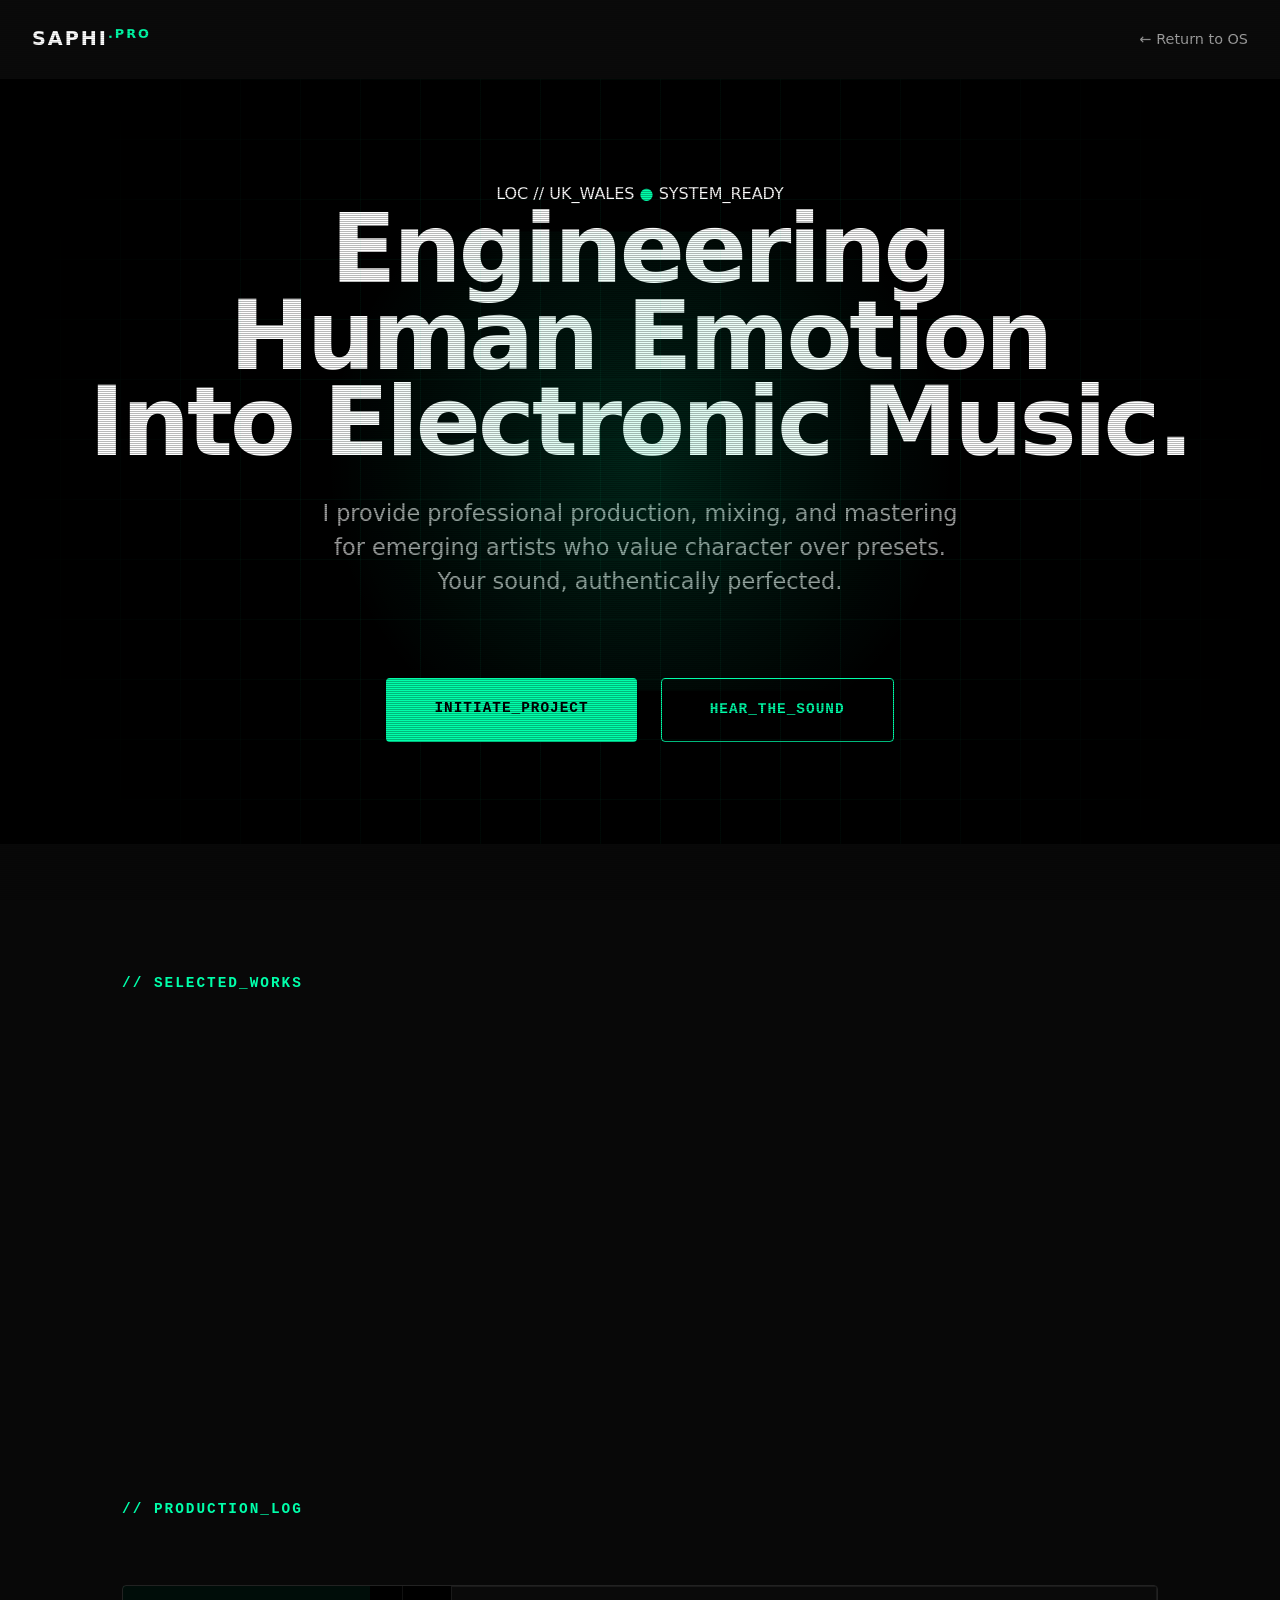
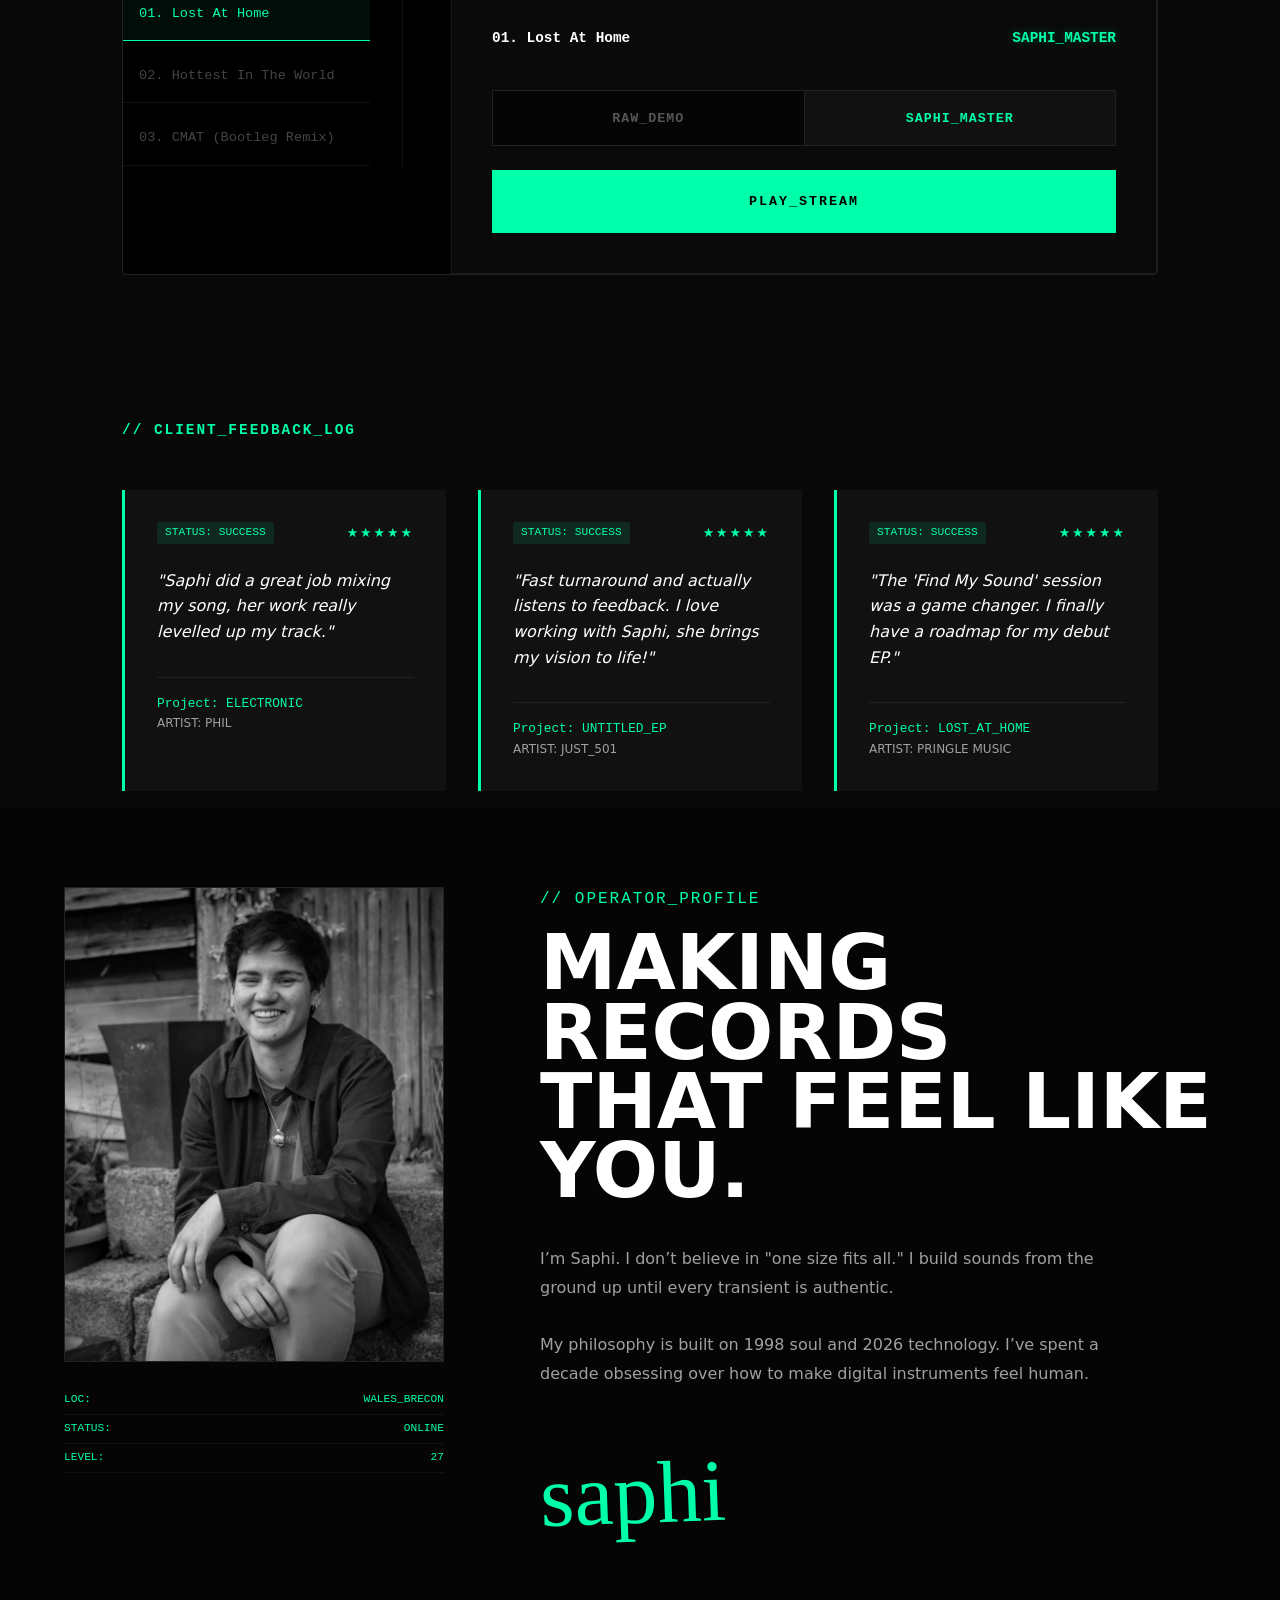
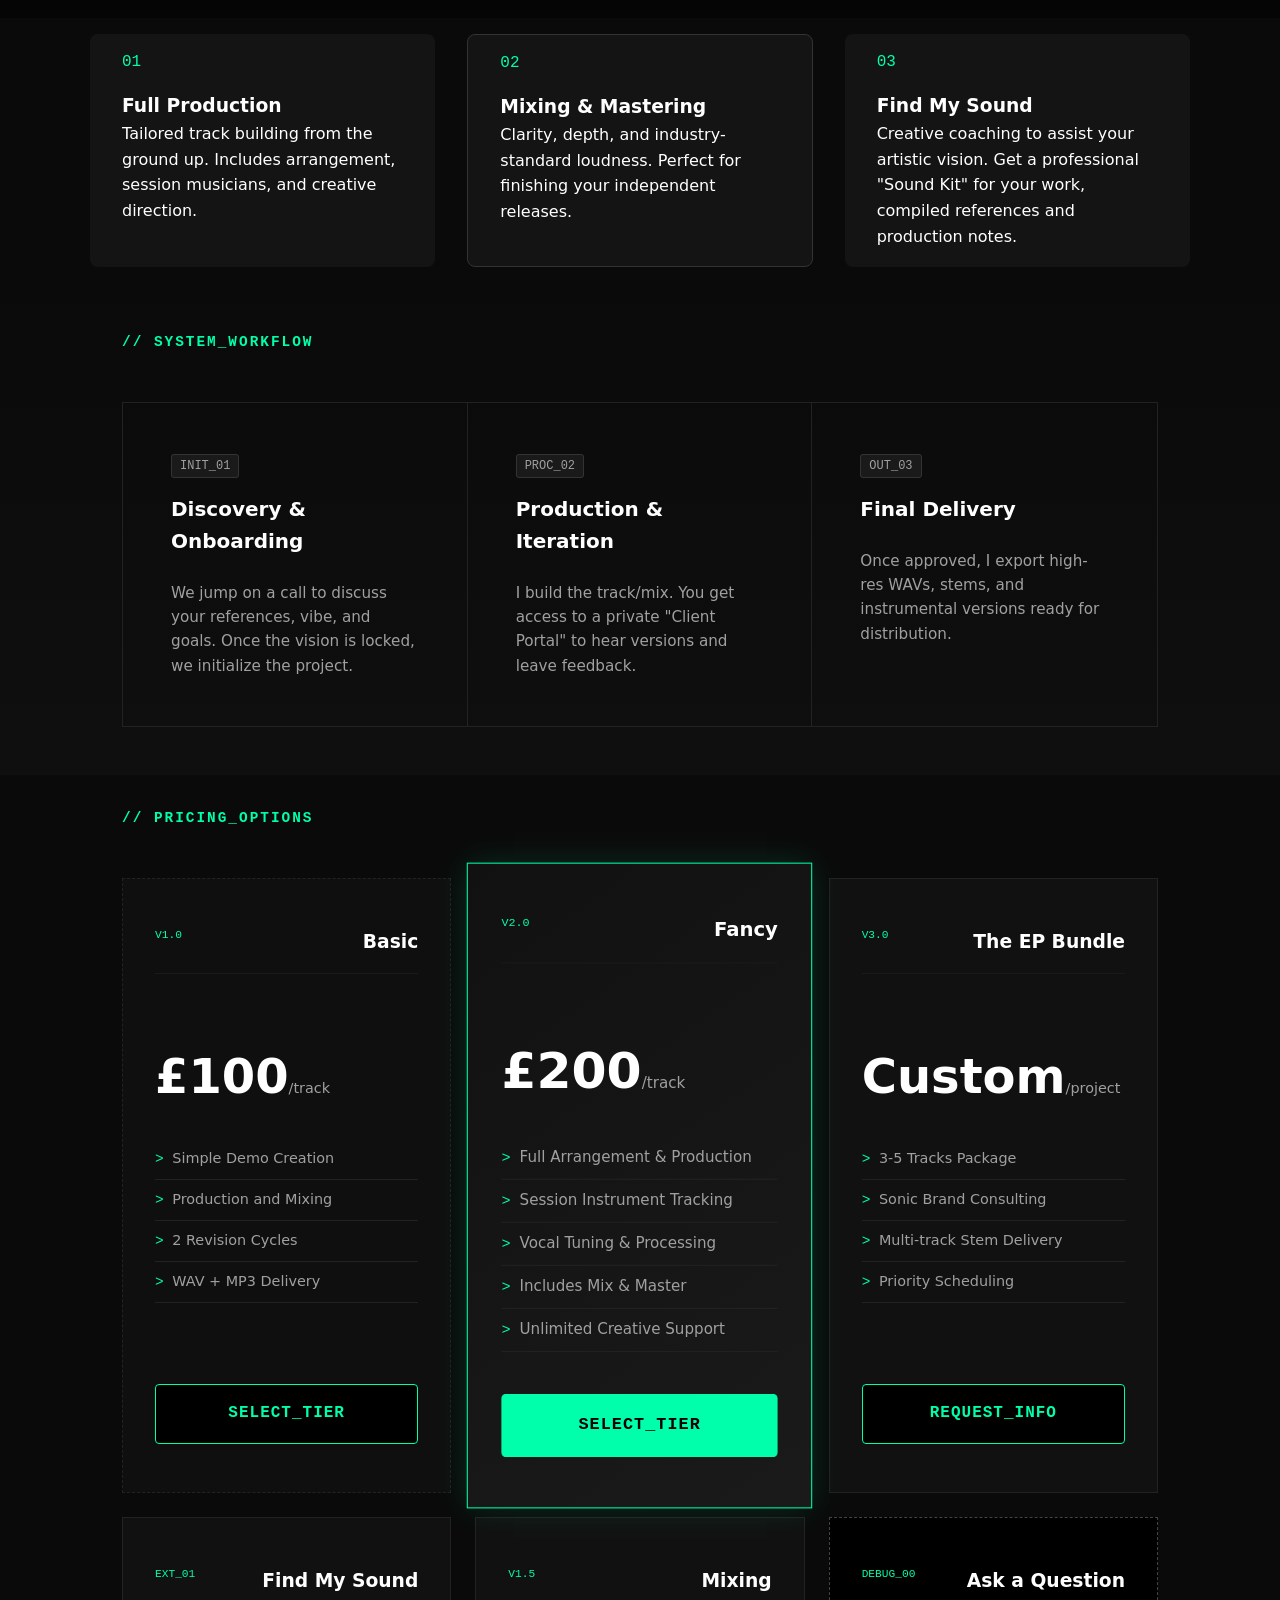
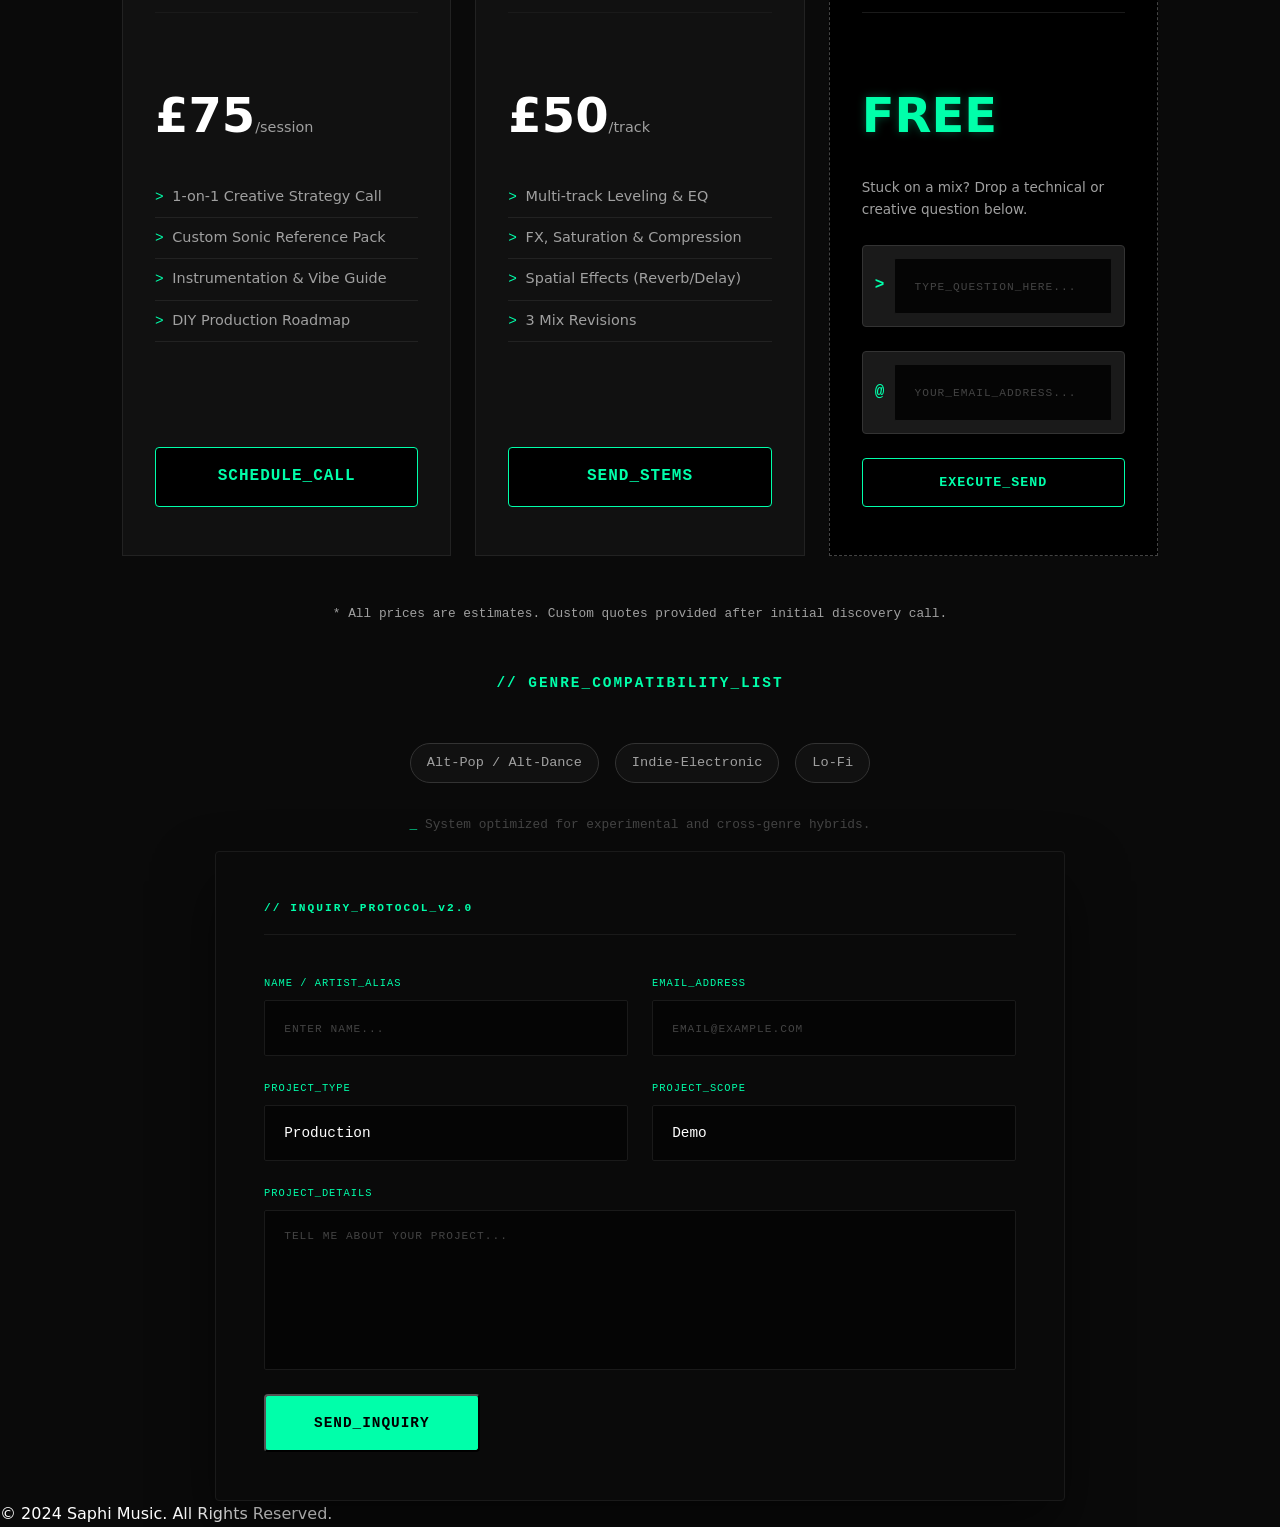
==== production/index.html @ f336afeb "names" ====
<!DOCTYPE html>
<html lang="en">
<head>
    <meta charset="UTF-8">
    <meta name="viewport" content="width=device-width, initial-scale=1.0">
    <title>Production | Saphi Music</title>
    <link rel="stylesheet" href="production.css">
    <link href="https://fonts.cdnfonts.com/css/bristol" rel="stylesheet">
</head>
<body>

    <nav class="pro-nav">
        <div class="logo">SAPHI<span class="version">.PRO</span></div>
        <a href="https://saphimusic.co.uk/" class="back-link">← Return to OS</a>
    </nav>

   <header class="hero">
    <div class="hero-noise"></div> <div class="container">
        </div>
        <div class="status-bar">
            <span>LOC // UK_WALES</span>
            <span><span class="blink">●</span> SYSTEM_READY</span>
        </div>

        <h1>Engineering<br>Human Emotion<br>Into Electronic Music.</h1>
        
        <p class="subtitle">
            I provide professional production, mixing, and mastering<br> for emerging artists 
            who value character over presets. <br>Your sound, authentically perfected.
        </p>

        <div class="hero-btns">
            <a href="#contact" class="btn-primary">INITIATE_PROJECT</a>
            <a href="#portfolio" class="btn-secondary">HEAR_THE_SOUND</a>
        </div>
</header>

    <section id="portfolio" class="portfolio">
    <div class="container">
        <h2 class="section-label">// SELECTED_WORKS</h2>
        
        <div class="player-wrapper">
            <iframe data-testid="embed-iframe" style="border-radius:12px" src="https://open.spotify.com/embed/playlist/3nKj9opu9vvpmKMPOjK2pk?utm_source=generator&theme=0" width="100%" height="352" frameBorder="0" allowfullscreen="" allow="autoplay; clipboard-write; encrypted-media; fullscreen; picture-in-picture" loading="lazy"></iframe>
        </div>
<div class="comparison-title">
<h2 class="section-label">// PRODUCTION_LOG</h2>
</div>
        <div class="comparison-module">
    
    <div class="comparison-grid">
        <div class="track-list">
            <button class="track-select active" onclick="loadTrack(0)">01. Lost At Home</button>
            <button class="track-select" onclick="loadTrack(1)">02. Hottest In The World</button>
            <button class="track-select" onclick="loadTrack(2)">03. CMAT (Bootleg Remix)</button>
            </div>

        <div class="comparison-card">
            <div class="track-info">
                <span id="active-track-name" class="track-name">01. Lost At Home</span>
                <span id="version-label" class="version-tag">SAPHI_MASTER</span>
            </div>
            
            <div class="audio-controls">
                <audio id="comparison-audio" src="assets/audio/haze-master.mp3"></audio>
                
                <div class="toggle-container">
                    <button onclick="switchVersion('before')" class="toggle-btn" id="btn-before">RAW_DEMO</button>
                    <button onclick="switchVersion('after')" class="toggle-btn active" id="btn-after">SAPHI_MASTER</button>
                </div>
                
                <button onclick="togglePlay()" id="play-btn" class="play-main">PLAY_STREAM</button>
            </div>
        </div>
    </div>
</div>
    </div>
</section>
<section class="reviews">
    <div class="container">
        <h2 class="section-label">// CLIENT_FEEDBACK_LOG</h2>
        <div class="review-grid">
            
            <div class="review-card">
                <div class="review-header">
                    <span class="status-tag">STATUS: SUCCESS</span>
                    <div class="stars">★★★★★</div>
                </div>
                <p class="review-text">"Saphi did a great job mixing my song, her work really levelled up my track."</p>
                <div class="review-footer">
                    <span class="client-name">Project: ELECTRONIC</span>
                    <span class="client-meta">Artist: PHIL</span>
                </div>
            </div>

            <div class="review-card">
                <div class="review-header">
                    <span class="status-tag">STATUS: SUCCESS</span>
                    <div class="stars">★★★★★</div>
                </div>
                <p class="review-text">"Fast turnaround and actually listens to feedback. I love working with Saphi, she brings my vision to life!"</p>
                <div class="review-footer">
                    <span class="client-name">Project: UNTITLED_EP</span>
                    <span class="client-meta">Artist: Just_501</span>
                </div>
            </div>

            <div class="review-card">
                <div class="review-header">
                    <span class="status-tag">STATUS: SUCCESS</span>
                    <div class="stars">★★★★★</div>
                </div>
                <p class="review-text">"The 'Find My Sound' session was a game changer. I finally have a roadmap for my debut EP."</p>
                <div class="review-footer">
                    <span class="client-name">Project: LOST_AT_HOME</span>
                    <span class="client-meta">Artist: Pringle Music</span>
                </div>
            </div>
        </div>
    </div>
</section>
<section class="bio-module">
    <div class="bio-wide-wrapper">
        
        <div class="bio-visual">
            <div class="bio-image-wrapper">
                <img src="assets/headerphoto.webp" class="bio-img" alt="Operator">
            </div>
            <div class="bio-stats">
                <div class="stat-line"><span>LOC:</span> <span>WALES_BRECON</span></div>
                <div class="stat-line"><span>STATUS:</span> <span>ONLINE</span></div>
                <div class="stat-line"><span>LEVEL:</span> <span>27</span></div>
            </div>
        </div>

        <div class="bio-content">
            <span class="bio-label">// OPERATOR_PROFILE</span>
            <h2 class="bio-title">Making records <br> that feel like you.</h2>
            <div class="bio-text">
                <p>I’m Saphi. I don’t believe in "one size fits all." I build sounds from the ground up until every transient is authentic.</p>
                <p>My philosophy is built on 1998 soul and 2026 technology. I’ve spent a decade obsessing over how to make digital instruments feel human.</p>
            </div>
            <span class="handwritten">saphi</span>
        </div>

    </div>
</section>

    <section class="services">
        <div class="container grid">
            <div class="card">
                <span class="card-num">01</span>
                <h3>Full Production</h3>
                <p>Tailored track building from the ground up. Includes arrangement, session musicians, and creative direction.</p>
            </div>
            <div class="card featured">
                <span class="card-num">02</span>
                <h3>Mixing & Mastering</h3>
                <p>Clarity, depth, and industry-standard loudness. Perfect for finishing your independent releases.</p>
            </div>
            <div class="card">
                <span class="card-num">03</span>
                <h3>Find My Sound</h3>
                <p>Creative coaching to assist your artistic vision. Get a professional "Sound Kit" for your work, compiled references and production notes.</p>
            </div>
        </div>
    </section>


<section class="workflow">
    <div class="container">
        <h2 class="section-label">// SYSTEM_WORKFLOW</h2>
        <div class="pipeline">
            <div class="step">
                <div class="step-header">
                    <span class="step-code">INIT_01</span>
                    <h4>Discovery & Onboarding</h4>
                </div>
                <p>We jump on a call to discuss your references, vibe, and goals. Once the vision is locked, we initialize the project.</p>
            </div>

            <div class="step">
                <div class="step-header">
                    <span class="step-code">PROC_02</span>
                    <h4>Production & Iteration</h4>
                </div>
                <p>I build the track/mix. You get access to a private "Client Portal" to hear versions and leave feedback.</p>
            </div>

            <div class="step">
                <div class="step-header">
                    <span class="step-code">OUT_03</span>
                    <h4>Final Delivery</h4>
                </div>
                <p>Once approved, I export high-res WAVs, stems, and instrumental versions ready for distribution.</p>
            </div>
        </div>
    </div>
</section>

<section class="pricing">
    <div class="container">
        <h2 class="section-label">// PRICING_OPTIONS</h2>
        <div class="pricing-grid">
            <div class="price-card">
                <div class="card-header">
                    <span class="tier-label">v1.0</span>
                    <h3>Basic</h3>
                </div>
                <div class="price-value">£100<span class="per">/track</span></div>
                <ul class="features">
                    <li>Simple Demo Creation</li>
                    <li>Production and Mixing</li>
                    <li>2 Revision Cycles</li>
                    <li>WAV + MP3 Delivery</li>
                </ul>
                <a href="#contact" class="price-btn">SELECT_TIER</a>
            </div>

            <div class="price-card featured-price">
                <div class="card-header">
                    <span class="tier-label">v2.0</span>
                    <h3>Fancy</h3>
                </div>
                <div class="price-value">£200<span class="per">/track</span></div>
                <ul class="features">
                    <li>Full Arrangement & Production</li>
                    <li>Session Instrument Tracking</li>
                    <li>Vocal Tuning & Processing</li>
                    <li>Includes Mix & Master</li>
                    <li>Unlimited Creative Support</li>
                </ul>
                <a href="#contact" class="price-btn active">SELECT_TIER</a>
            </div>

            <div class="price-card">
                <div class="card-header">
                    <span class="tier-label">v3.0</span>
                    <h3>The EP Bundle</h3>
                </div>
                <div class="price-value">Custom<span class="per">/project</span></div>
                <ul class="features">
                    <li>3-5 Tracks Package</li>
                    <li>Sonic Brand Consulting</li>
                    <li>Multi-track Stem Delivery</li>
                    <li>Priority Scheduling</li>
                </ul>
                <a href="#contact" class="price-btn">REQUEST_INFO</a>
            </div>
            <div class="price-card">
    <div class="card-header">
        <span class="tier-label">ext_01</span>
        <h3>Find My Sound</h3>
    </div>
    <div class="price-value">£75<span class="per">/session</span></div>
    <ul class="features">
        <li>1-on-1 Creative Strategy Call</li>
        <li>Custom Sonic Reference Pack</li>
        <li>Instrumentation & Vibe Guide</li>
        <li>DIY Production Roadmap</li>
    </ul>
    <a href="#contact" class="price-btn">SCHEDULE_CALL</a>
</div>

<div class="price-card">
    <div class="card-header">
        <span class="tier-label">v1.5</span>
        <h3>Mixing</h3>
    </div>
    <div class="price-value">£50<span class="per">/track</span></div>
    <ul class="features">
        <li>Multi-track Leveling & EQ</li>
        <li>FX, Saturation & Compression</li>
        <li>Spatial Effects (Reverb/Delay)</li>
        <li>3 Mix Revisions</li>
    </ul>
    <a href="#contact" class="price-btn">SEND_STEMS</a>
</div>
<div class="price-card qa-card">
    <div class="card-header">
        <span class="tier-label">debug_00</span>
        <h3>Ask a Question</h3>
    </div>
    <div class="price-value">FREE</div>
    <p class="card-description">Stuck on a mix? Drop a technical or creative question below.</p>
    
    <form action="https://formspree.io/f/mlgoljlv" method="POST" id="qa-form">
        <div class="terminal-input">
            <span class="prompt">></span>
            <input type="text" name="question" placeholder="type_question_here..." id="qa-query" required>
        </div>
        
        <div class="terminal-input" style="margin-top: 10px;">
            <span class="prompt">@</span>
            <input type="email" name="email" placeholder="your_email_address..." required>
        </div>

        <button type="submit" class="price-btn" style="width: 100%; margin-top: 1.5rem; cursor: pointer;">
            EXECUTE_SEND
        </button>
    </form>
</div>
        </div>
        <p class="pricing-note">* All prices are estimates. Custom quotes provided after initial discovery call.</p>
    </div>
</section>
<section class="compatibility">
    <div class="container">
        <h2 class="section-label">// GENRE_COMPATIBILITY_LIST</h2>
        <div class="genre-tags">
            <span class="tag">Alt-Pop / Alt-Dance </span>
            <span class="tag">Indie-Electronic</span>
            <span class="tag">Lo-Fi</span>
        </div>
        <p class="compatibility-footer">
            <span class="blink">_</span> System optimized for experimental and cross-genre hybrids.
       <br>
        </p>
    </div>
</section>
   <section class="contact-section">
    <div class="hero-noise"></div>
    <div class="container">
        <div class="contact-card">
            <div class="card-header">
                <h2 class="protocol">// INQUIRY_PROTOCOL_v2.0</h2>
                <span class="status-dot"></span>
            </div>

            <form action="https://formspree.io/f/maqlpoqk" method="POST" id="inquiry-form">
                
                <div class="form-group" id="contact">
                    <div class="input-wrapper">
                        <label for="name">NAME / ARTIST_ALIAS</label>
                        <input type="text" name="name" id="name" required placeholder="Enter name...">
                    </div>
                    <div class="input-wrapper">
                        <label for="email">EMAIL_ADDRESS</label>
                        <input type="email" name="_replyto" id="email" required placeholder="email@example.com">
                    </div>
                </div>

                <div class="form-group">
                    <div class="input-wrapper">
                        <label for="project">PROJECT_TYPE</label>
                        <select name="project-type" id="project">
                            <option value="Production">Production</option>
                            <option value="Productionplus">Production+ (Mixed & Mastered)</option>
                            <option value="Mixing">Mixing Only</option>
                            <option value="Mastering">Mastering Only</option>
                            <option value="Consultancy">Find My Sound</option>
                        </select>
                    </div>
                    <div class="input-wrapper">
                        <label for="scope">PROJECT_SCOPE</label>
                        <select name="project-scope" id="scope">
                            <option value="Demo">Demo</option>
                            <option value="Basic">Basic</option>
                            <option value="Full">Full</option>
                            <option value="EP">EP</option>
                            <option value="Album">Album</option>
                            <option value="Custom">Custom</option>
                        </select>
                    </div>
                </div>

                <div class="form-group">
                    <div class="input-wrapper">
                        <label for="message">PROJECT_DETAILS</label>
                        <textarea name="message" id="message" rows="5" placeholder="Tell me about your Project..."></textarea>
                    </div>
                </div>

                <input type="text" name="_gotcha" style="display:none">
                <button type="submit" class="btn-primary">SEND_INQUIRY</button>
            </form>
        </div>
    </div>
</section>

    <footer>
        <p>&copy; 2024 Saphi Music. All Rights Reserved.</p>
    </footer>

</body>
</html>
<script>

const form = document.getElementById('qa-form');
const queryInput = document.getElementById('qa-query');

form.onsubmit = async (e) => {
    e.preventDefault(); // Stop the page from reloading
    
    const button = form.querySelector('button');
    const originalText = button.innerText;
    button.innerText = "SENDING...";

    const data = new FormData(form);
    
    const response = await fetch(form.action, {
        method: 'POST',
        body: data,
        headers: { 'Accept': 'application/json' }
    });

    if (response.ok) {
        button.innerText = "SUCCESS: SENT";
        button.style.color = "var(--accent)";
        queryInput.value = ""; // Clear the input
        form.reset();
    } else {
        button.innerText = "ERROR: TRY AGAIN";
        button.style.color = "red";
    }
    
    // Reset button after 3 seconds
    setTimeout(() => {
        button.innerText = originalText;
        button.style.color = "";
    }, 3000);
};

// 1. Data Store for your tracks
const trackData = [
    { name: "01. Lost At Home", before: "assets/audio/haze-raw.mp3", after: "assets/audio/haze-master.mp3" },
    { name: "02. Hottest In The World", before: "assets/audio/HITW-raw.mp3", after: "assets/audio/HITW-master.mp3" },
    { name: "03. CMAT (Bootleg Remix)", before: "assets/audio/CMAT-raw.mp3", after: "assets/audio/CMAT-master.mp3" }
];

let currentTrackIndex = 0;
let currentMode = 'after'; // Default to the 'After' version

const audio = document.getElementById('comparison-audio');
const trackLabel = document.getElementById('active-track-name');
const versionLabel = document.getElementById('version-label');
const playBtn = document.getElementById('play-btn');

function loadTrack(index) {
    currentTrackIndex = index;
    const isPlaying = !audio.paused;
    
    // Update UI tracklist
    document.querySelectorAll('.track-select').forEach((btn, i) => {
        btn.classList.toggle('active', i === index);
    });

    trackLabel.innerText = trackData[index].name;
    updateAudioSource(isPlaying);
}

function switchVersion(mode) {
    currentMode = mode;
    const isPlaying = !audio.paused;
    const currentTime = audio.currentTime; // Seamless sync
    
    updateAudioSource(isPlaying, currentTime);

    // Update buttons
    document.getElementById('btn-before').classList.toggle('active', mode === 'before');
    document.getElementById('btn-after').classList.toggle('active', mode === 'after');
    versionLabel.innerText = mode === 'before' ? "RAW_DEMO" : "SAPHI_MASTER";
}

function updateAudioSource(shouldPlay, time = 0) {
    audio.src = trackData[currentTrackIndex][currentMode];
    audio.load();
    audio.currentTime = time;
    if (shouldPlay) audio.play();
}

function togglePlay() {
    if (audio.paused) {
        audio.play();
        playBtn.innerText = "PAUSE_STREAM";
    } else {
        audio.pause();
        playBtn.innerText = "PLAY_STREAM";
    }
}

</script>
---- production/production.css ----
/* --- Variables & Reset --- */
:root {
    --bg-color: #0a0a0a;
    --card-bg: #141414;
    --accent: #00ffaa; /* A 'Neo-Mint' that pops against dark mode */
    --text-main: #ffffff;
    --text-dim: #a0a0a0;
    --font-main: 'Inter', system-ui, sans-serif;
    --font-mono: 'Courier New', monospace; /* Used for numbers/small tech details */
}

* { box-sizing: border-box; margin: 0; padding: 0; }

body {
    background-color: var(--bg-color);
    color: var(--text-main);
    font-family: var(--font-main);
    line-height: 1.6;
    overflow-x: hidden;
}

.container {
    max-width: 1100px;
    margin: 0 auto;
    padding: 0 2rem;
}

/* --- Navigation --- */
.pro-nav {
    display: flex;
    justify-content: space-between;
    padding: 1.5rem 2rem;
    align-items: center;
}

.logo { font-weight: 900; letter-spacing: 2px; font-size: 1.2rem; }
.version { color: var(--accent); font-size: 0.8rem; vertical-align: top; }

.back-link {
    color: var(--text-dim);
    text-decoration: none;
    font-size: 0.9rem;
    transition: color 0.3s;
}
.back-link:hover { color: var(--accent); }

/* --- Optimized Hero (Tighter & Bolder) --- */
.hero {
    position: relative;
    /* Reduced padding from 12rem/10rem to 6rem */
    padding: 1rem 0; 
    background-color: #000;
    overflow: hidden;
    text-align: center;
    min-height: 85vh; /* Slightly shorter to reduce "black hole" feel */
    
    display: flex !important;
    flex-direction: column !important;
    justify-content: center !important;
    align-items: center !important;
}

/* Layer 1: The Technical Grid */
.hero::before {
    content: "";
    position: absolute;
    top: 0; left: 0; width: 100%; height: 100%;
    background-image: 
        linear-gradient(rgba(0, 255, 170, 0.05) 1px, transparent 1px),
        linear-gradient(90deg, rgba(0, 255, 170, 0.05) 1px, transparent 1px);
    background-size: 60px 60px;
    mask-image: radial-gradient(circle at center, black 40%, transparent 85%);
    -webkit-mask-image: radial-gradient(circle at center, black 40%, transparent 85%);
    z-index: 1;
    pointer-events: none; /* FIX: Clicks pass through the grid */
}

/* Layer 2: The Breathing Glow */
.hero::after {
    content: "";
    position: absolute;
    top: 50%; left: 50%;
    transform: translate(-50%, -50%);
    width: 60%; height: 60%;
    background: radial-gradient(circle, rgba(0, 255, 170, 0.15) 0%, transparent 70%);
    z-index: 2;
    animation: pulseGlow 10s infinite ease-in-out;
    pointer-events: none;
}

.hero-noise {
    position: absolute;
    top: 0; left: 0; width: 100%; height: 100%;
    background: repeating-linear-gradient(
        0deg,
        rgba(0, 0, 0, 0.15),
        rgba(0, 0, 0, 0.15) 1px,
        transparent 1px,
        transparent 2px
    );
    pointer-events: none;
    z-index: 3;
}

/* --- TEXT SCALING --- */
.hero .container {
    position: relative;
    z-index: 10;
    width: 100%;
    max-width: 1200px; /* Slightly wider to accommodate larger text */
    margin: 0 auto;
    display: block !important;
    pointer-events: auto;
}

.hero h1 {
    /* Increased size: was 5rem, now 6.5rem max */
    font-size: clamp(3rem, 10vw, 6rem); 
    font-weight: 900;
    line-height: 0.9; /* Tighter line height for big text */
    letter-spacing: -3px;
    margin-bottom: 2rem;
    color: #fff;
    text-transform: none;
}

.hero .subtitle {
    /* Increased from 1.2rem to 1.4rem */
    font-size: 1.4rem; 
    color: var(--text-dim);
    max-width: 750px;
    margin: 0 auto 3rem;
    line-height: 1.5;
}

/* --- BUTTONS --- */
.hero-btns {
    display: flex;
    justify-content: center;
    gap: 1.5rem;
    margin-top: 2rem;
}

.btn-primary, .btn-secondary {
    padding: 1.2rem 3rem; /* Slightly wider buttons */
    font-size: 0.9rem;
    text-decoration: none;
    font-family: var(--font-mono);
    font-weight: 900;
    letter-spacing: 1px;
    border-radius: 4px;
    transition: all 0.3s ease;
    display: inline-block;
}

.btn-primary {
    background: var(--accent);
    color: #000 !important;
}

.btn-secondary {
    background: transparent;
    color: var(--accent) !important;
    border: 1px solid var(--accent);
}

@keyframes pulseGlow {
    0%, 100% { opacity: 0.5; transform: translate(-50%, -50%) scale(1); }
    50% { opacity: 1; transform: translate(-50%, -50%) scale(1.2); }
}

/* --- Hero Button Mobile Overlap Fix --- */
@media (max-width: 768px) {
    /* 1. Ensure the container centers everything */
    .hero-btns {
        display: flex !important;
        flex-direction: column !important; /* Vertical stack */
        align-items: center !important;
        width: 100%;
        gap: 0 !important; /* We'll use margins for better control */
        padding: 0 20px;
    }

    /* 2. Force buttons to behave as blocks */
    .btn-primary, 
    .btn-secondary {
        display: block !important;
        width: 100% !important;
        max-width: 300px; /* Prevents them from being too wide on tablets */
        box-sizing: border-box;
        text-align: center;
    }

    /* 3. The "Gap" Fix */
    .btn-primary {
        margin-bottom: 15px !important; /* Creates the space between them */
    }

    .btn-secondary {
        margin-bottom: 0 !important;
    }

    /* 4. Optional: Shrink headline slightly if it's hitting the edges */
    .hero h1 {
        font-size: 2.8rem !important;
        line-height: 1.1 !important;
    }
}
/* --- Portfolio & Spotify --- */
.portfolio { padding: 8rem 0; background: #080808; }

.player-wrapper {
    margin-bottom: 6rem;
    filter: drop-shadow(0 0 20px rgba(0, 255, 170, 0.1));
}

/* --- Before & After Comparison Module --- */
.comparison-module {
    background: #000;
    border: 1px solid #222;
    padding: 0;
    border-radius: 4px;
    margin-top: 4rem;
}

.comparison-title { 
    font-size: 2rem; 
    margin-bottom: 0.5rem; 
    letter-spacing: -1px;
}

.comparison-desc { 
    color: var(--text-dim); 
    margin-bottom: 3rem; 
    font-size: 0.9rem; 
    font-family: var(--font-mono);
}

/* The Layout Grid */
.comparison-grid {
    display: grid;
    grid-template-columns: 280px 1fr;
    gap: 3rem;
    align-items: start;
}

/* Track Selection Sidebar */
.track-list {
    display: flex;
    flex-direction: column;
    gap: 0.5rem;
    border-right: 1px solid #111;
    padding-right: 2rem;
}

.track-select {
    background: transparent;
    border: none;
    color: #444;
    text-align: left;
    padding: 1.2rem 1rem;
    font-family: var(--font-mono);
    font-size: 0.85rem;
    cursor: pointer;
    border-bottom: 1px solid #111;
    transition: all 0.3s ease;
}

.track-select:hover {
    color: var(--text-main);
    background: rgba(255,255,255,0.02);
}

.track-select.active {
    color: var(--accent);
    border-bottom: 1px solid var(--accent);
    background: rgba(0, 255, 170, 0.05);
}

/* The Player Card */
.comparison-card {
    background: #0a0a0a;
    border: 1px solid #1a1a1a;
    padding: 2.5rem;
    position: relative;
}

.track-info {
    display: flex;
    justify-content: space-between;
    align-items: center;
    margin-bottom: 2.5rem;
    font-family: var(--font-mono);
    font-size: 0.9rem;
}

.track-name {
    color: #fff;
    font-weight: bold;
}

.version-tag { 
    color: var(--accent); 
    font-weight: bold; 
    text-shadow: 0 0 10px rgba(0, 255, 170, 0.3);
}

/* Controls */
.audio-controls {
    display: flex;
    flex-direction: column;
    gap: 1.5rem;
}

.toggle-container {
    display: grid;
    grid-template-columns: 1fr 1fr;
    gap: 1px;
    background: #222;
    border: 1px solid #222;
}

.toggle-btn {
    background: #050505;
    border: none;
    color: #555;
    padding: 1.2rem;
    font-family: var(--font-mono);
    font-weight: bold;
    cursor: pointer;
    transition: 0.3s;
    letter-spacing: 1px;
}

.toggle-btn.active {
    background: #111;
    color: var(--accent);
}

.play-main {
    background: var(--accent);
    color: #000;
    border: none;
    padding: 1.5rem;
    font-weight: 900;
    cursor: pointer;
    font-family: var(--font-mono);
    letter-spacing: 2px;
    transition: all 0.3s ease;
}

.play-main:hover { 
    background: #fff; 
    box-shadow: 0 0 20px rgba(255,255,255,0.2);
}

/* --- Mobile Audio Stacked Overhaul --- */
@media (max-width: 768px) {
    .comparison-module {
        padding: 1.5rem;
    }

    .comparison-grid {
        display: flex !important;
        flex-direction: column !important; /* Stacks Tracklist on top of Player */
        gap: 1.5rem !important;
    }

    /* 1. Stack the Tracklist Vertically */
    .track-list {
        display: flex !important;
        flex-direction: column !important; /* Forces the stack */
        border-right: none !important;
        border-bottom: 1px solid #222 !important;
        padding-right: 0 !important;
        padding-bottom: 1.5rem !important;
        gap: 8px; /* Clean spacing between track buttons */
        overflow-x: visible !important; /* Disables horizontal scroll */
    }

    .track-select {
        width: 100% !important; /* Makes every button full width */
        white-space: normal !important; /* Allows long titles to wrap if needed */
        padding: 1rem !important;
        border: 1px solid #1a1a1a !important;
        background: #0a0a0a !important;
        font-size: 0.85rem !important;
        text-align: left !important;
        border-radius: 4px;
    }

    .track-select.active {
        border-color: var(--accent) !important;
        background: rgba(0, 255, 170, 0.1) !important;
    }

    /* 2. Player Card Adjustments */
    .comparison-card {
        padding: 1.5rem !important;
        width: 100%;
    }

    .track-info {
        flex-direction: column;
        align-items: flex-start !important;
        gap: 8px;
        margin-bottom: 1.5rem !important;
    }

    /* 3. Controls Styling */
    .toggle-container {
        grid-template-columns: 1fr 1fr !important;
    }

    .toggle-btn {
        padding: 1.2rem 0.5rem !important;
        font-size: 0.75rem !important;
    }

    .play-main {
        padding: 1.4rem !important;
        font-size: 0.9rem !important;
    }
}
/* --- Reviews Section --- */
.reviews {
    padding: 1rem 0;
    background: #080808;
}

.review-grid {
    display: grid;
    grid-template-columns: repeat(auto-fit, minmax(320px, 1fr));
    gap: 2rem;
}

.review-card {
    background: #111;
    border-left: 3px solid var(--accent); /* Accent stripe on the side */
    padding: 2rem;
    position: relative;
    transition: transform 0.3s ease;
}

.review-card:hover {
    transform: scale(1.02);
    background: #161616;
}

.review-header {
    display: flex;
    justify-content: space-between;
    align-items: center;
    margin-bottom: 1.5rem;
}

.status-tag {
    font-family: var(--font-mono);
    font-size: 0.7rem;
    background: rgba(0, 255, 170, 0.1);
    color: var(--accent);
    padding: 2px 8px;
    border-radius: 2px;
}

.stars {
    color: var(--accent);
    letter-spacing: 2px;
    font-size: 0.8rem;
}

.review-text {
    font-style: italic;
    color: var(--text-main);
    margin-bottom: 2rem;
    line-height: 1.6;
}

.review-footer {
    border-top: 1px solid #222;
    padding-top: 1rem;
    display: flex;
    flex-direction: column;
}

.client-name {
    font-family: var(--font-mono);
    font-size: 0.8rem;
    color: var(--accent);
}

.client-meta {
    font-size: 0.75rem;
    color: var(--text-dim);
    text-transform: uppercase;
}
/* --- Genre Compatibility --- */
.compatibility {
    padding: 1rem;
    text-align: center;
}

.genre-tags {
    display: flex;
    flex-wrap: wrap;
    justify-content: center;
    gap: 1rem;
    margin-top: 1rem;
}

.tag {
    font-family: var(--font-mono);
    font-size: 0.85rem;
    padding: 8px 16px;
    border: 1px solid #333;
    background: #111;
    color: var(--text-dim);
    border-radius: 20px;
    transition: 0.3s;
}

.tag:hover {
    border-color: var(--accent);
    color: var(--accent);
    background: rgba(0, 255, 170, 0.05);
    transform: translateY(-2px);
}

.compatibility-footer {
    margin-top: 2rem;
    font-family: var(--font-mono);
    font-size: 0.8rem;
    color: #444;
}

.blink {
    animation: blinker 1s linear infinite;
    color: var(--accent);
}

@keyframes blinker {
    50% { opacity: 0; }
}
/* --- Bio Module (Full-Width Force) --- */
.bio-module {
    padding: 5rem 0;
    background: #050505;
    width: 100% !important;
    display: block !important;
    overflow: hidden;
}

/* This replaces the 'container' to allow 1400px width */
.bio-wide-wrapper {
    max-width: 100%;
    margin: 0 auto !important;
    padding: 0 4rem;
    display: flex !important;
    flex-direction: row !important;
    gap: 6rem;
    align-items: flex-start;
    width: 100%;
}

/* Left Column: The Photo */
.bio-visual {
    flex: 0 0 380px; /* Stays fixed */
    min-width: 380px;
}

.bio-image-wrapper {
    border: 1px solid #222;
    background: #111;
    aspect-ratio: 4/5;
    overflow: hidden;
    position: relative;
    width: 100%;
}

.bio-img {
    width: 100%;
    height: 100%;
    object-fit: cover;
    display: block;
    filter: grayscale(1);
}

.bio-stats {
    margin-top: 1.5rem;
    font-family: var(--font-mono);
    font-size: 0.7rem;
    color: var(--accent);
}

.stat-line {
    display: flex;
    justify-content: space-between;
    padding: 5px 0;
    border-bottom: 1px solid #111;
}

/* Right Column: The Text (The Part That Was Too Narrow) */
.bio-content {
    flex: 1 !important; /* Tells the text to take up all remaining space */
    width: 100%;
    min-width: 0;
}

.bio-label {
    font-family: var(--font-mono);
    color: var(--accent);
    display: block;
    margin-bottom: 1rem;
    letter-spacing: 2px;
}

.bio-title {
    font-size: clamp(3rem, 6vw, 5.5rem);
    line-height: 0.9;
    margin: 0 0 2.5rem 0;
    text-transform: uppercase;
    font-weight: 900;
    color: #fff;
}

.bio-text p {
    line-height: 1.8;
    color: var(--text-dim);
    margin-bottom: 1.8rem;
    max-width: 600px !important; /* Prevents lines from getting TOO long on ultra-wide screens */
    text-align: left;
}

.handwritten {
    font-family: 'Bristol', cursive;
    font-size: 5.5rem;
    color: var(--accent);
    display: inline-block;
    transform: rotate(-2deg);
    margin-top: 2rem;
    line-height: 1;
}

/* --- Mobile Fix --- */
@media (max-width: 1024px) {
    .bio-wide-wrapper {
        flex-direction: column !important;
        padding: 0 2rem;
        gap: 4rem;
        align-items: center;
    }
    .bio-visual {
        flex: 0 0 auto;
        width: 100%;
        max-width: 400px;
        min-width: unset;
    }
    .bio-content {
        text-align: center;
    }
    .bio-text p {
        text-align: center !important;
        margin: 0 auto 1.5rem auto !important;
    }
}
/* --- Services Grid --- */
.grid {
    display: grid;
    grid-template-columns: repeat(auto-fit, minmax(300px, 1fr));
    gap: 2rem;
    padding: 1rem 0;
}

.card {
    background: var(--card-bg);
    padding: 1rem 2rem;
    border-radius: 8px;
    position: relative;
    border-bottom: 2px solid transparent;
    transition: 0.3s;
}

.card:hover { border-bottom-color: var(--accent); transform: translateY(-5px); }
.card-num { font-family: var(--font-mono); color: var(--accent); display: block; margin-bottom: 1rem; }
.featured { border: 1px solid #333; }

/* --- The Studio Container --- */
.contact-card {
    background: rgba(10, 10, 10, 0.9);
    border: 1px solid #1a1a1a;
    padding: 3rem;
    max-width: 850px;
    margin: 0 auto;
    border-radius: 4px;
    box-shadow: 0 30px 60px rgba(0,0,0,0.5);
    position: relative;
    z-index: 5;
}

.card-header {
    display: flex;
    justify-content: space-between;
    margin-bottom: 2.5rem;
    padding-bottom: 1rem;
    border-bottom: 1px solid #1a1a1a;
}

.protocol {
    font-family: var(--font-mono);
    font-size: 0.7rem;
    color: var(--accent);
    letter-spacing: 2px;
}

/* --- New Text Box Aesthetic --- */
input, 
select, 
textarea {
    width: 100%;
    padding: 1.2rem;
    background: #050505 !important; /* Deep black recessed look */
    border: 1px solid #1a1a1a !important;
    color: #ffffff !important;
    font-family: var(--font-mono), monospace !important;
    font-size: 0.9rem;
    border-radius: 2px;
    transition: all 0.3s ease;
    box-sizing: border-box;
}

/* Placeholder text (the "ghost" hint) */
input::placeholder, 
textarea::placeholder {
    color: #444;
    text-transform: uppercase;
    font-size: 0.7rem;
    letter-spacing: 1px;
}

/* The "Power On" Focus State */
input:focus, 
select:focus, 
textarea:focus {
    outline: none;
    border-color: var(--accent) !important;
    background: #080808 !important;
    box-shadow: 0 0 15px rgba(0, 255, 170, 0.15);
}

/* --- Layout Spacing --- */
.form-group {
    display: flex;
    gap: 1.5rem;
    margin-bottom: 1.5rem;
}

.input-wrapper {
    flex: 1;
    display: flex;
    flex-direction: column;
    text-align: left;
}

.input-wrapper label {
    font-family: var(--font-mono);
    font-size: 0.65rem;
    color: var(--accent);
    margin-bottom: 0.5rem;
    letter-spacing: 1px;
    text-transform: uppercase;
}

/* Customizing the dropdowns */
select {
    cursor: pointer;
    appearance: none;
    background-image: url("data:image/svg+xml,%3Csvg xmlns='http://www.w3.org/2000/svg' width='12' height='12' fill='%2300ffaa' viewBox='0 0 16 16'%3E%3Cpath d='M7.247 11.14 2.451 5.658C1.885 5.013 2.345 4 3.204 4h9.592a1 1 0 0 1 .753 1.659l-4.796 5.48a1 1 0 0 1-1.506 0z'/%3E%3C/svg%3E");
    background-repeat: no-repeat;
    background-position: calc(100% - 1.2rem) center;
    padding-right: 3rem;
}

textarea {
    height: 160px;
    resize: none;
}

/* Mobile Tweak */
@media (max-width: 768px) {
    .contact-card {
        padding: 2rem 1.2rem;
        background: transparent;
        border: none;
    }
    .form-group {
        flex-direction: column;
        gap: 1.5rem;
    }
}

/* --- Workflow Section --- */
.workflow {
    padding: 3rem 0;
    background: linear-gradient(180deg, var(--bg-color) 0%, #0f0f0f 100%);
}

.section-label {
    font-family: var(--font-mono);
    font-size: 0.9rem;
    color: var(--accent);
    margin-bottom: 3rem;
    letter-spacing: 2px;
}

.pipeline {
    display: grid;
    grid-template-columns: repeat(auto-fit, minmax(280px, 1fr));
    gap: 0; /* Connected look */
    border: 1px solid #222;
}

.step {
    padding: 3rem;
    border-right: 1px solid #222;
    transition: background 0.3s ease;
}

.step:last-child {
    border-right: none;
}

.step:hover {
    background: rgba(0, 255, 170, 0.02);
}

.step-header {
    margin-bottom: 1.5rem;
}

.step-code {
    font-family: var(--font-mono);
    font-size: 0.75rem;
    background: #1a1a1a;
    padding: 4px 8px;
    color: var(--text-dim);
    border-radius: 3px;
    border: 1px solid #333;
}

.step h4 {
    margin-top: 1rem;
    font-size: 1.25rem;
    color: var(--text-main);
}

.step p {
    color: var(--text-dim);
    font-size: 0.95rem;
    line-height: 1.6;
}

/* --- Pricing Section --- */
.pricing {
    padding: 2rem 0;
}

.pricing-grid {
    display: grid;
    grid-template-columns: repeat(auto-fit, minmax(280px, 1fr));
    gap: 1.5rem;
    align-items: stretch; /* Ensures all cards are the same height */
}

.price-card {
    background: #111;
    border: 1px solid #222;
    padding: 3rem 2rem;
    display: flex;
    flex-direction: column;
    transition: 0.3s ease;
}

.price-card:first-child {
    border-style: dashed; /* Looks like a "Plugin" or "Add-on" */
    background: rgba(255, 255, 255, 0.02);
}

.featured-price {
    border: 1px solid var(--accent);
    background: linear-gradient(145deg, #111 0%, #1a1a1a 100%);
    transform: scale(1.05);
    z-index: 2;
    box-shadow: 0 0 30px rgba(0, 255, 170, 0.15);
}

.tier-label {
    font-family: var(--font-mono);
    font-size: 0.7rem;
    color: var(--accent);
    text-transform: uppercase;
    display: block;
    margin-bottom: 0.5rem;
}

.price-value {
    font-size: 3rem;
    font-weight: 800;
    margin: 1.5rem 0;
}

.per {
    font-size: 0.9rem;
    color: var(--text-dim);
    font-weight: 400;
}

.features {
    list-style: none;
    margin-bottom: 2.5rem;
    flex-grow: 1;
}

.features li {
    padding: 0.5rem 0;
    color: var(--text-dim);
    font-size: 0.9rem;
    border-bottom: 1px solid #222;
}

.features li::before {
    content: "> ";
    color: var(--accent);
    font-family: var(--font-mono);
}

.price-btn {
    display: block;
    text-align: center;
    padding: 1rem;
    text-decoration: none;
    font-weight: bold;
    font-family: var(--font-mono); /* Keep the tech vibe */
    letter-spacing: 1px;
    
    /* The Fix: Dark background with Accent Border */
    background: #000; 
    color: var(--accent); 
    border: 1px solid var(--accent);
    
    border-radius: 4px;
    transition: all 0.3s ease;
    cursor: pointer;
}

.price-btn.active {
    background: var(--accent);
    color: #000;
}

.price-btn.active:hover {
    background: #fff;
    border-color: #fff;
    box-shadow: 0 0 20px #fff;
}

.price-btn:hover {
    /* "Power Up" effect */
    background: var(--accent);
    color: #000;
    box-shadow: 0 0 15px var(--accent);
    transform: translateY(-2px);
}

.pricing-note {
    text-align: center;
    margin-top: 3rem;
    font-size: 0.8rem;
    color: var(--text-dim);
    font-family: var(--font-mono);
}

/* --- Q&A Specific Styles --- */
.qa-card {
    background: #000 !important; /* Pure black for that terminal look */
    border: 1px dashed #444 !important;
}

.card-description {
    font-size: 0.85rem;
    color: var(--text-dim);
    margin-bottom: 1.5rem;
}

.terminal-input {
    background: #1a1a1a;
    padding: 0.75rem;
    border-radius: 4px;
    display: flex;
    align-items: center;
    gap: 10px;
    margin-bottom: 1.5rem;
    border: 1px solid #333;
}

.prompt {
    color: var(--accent);
    font-family: var(--font-mono);
    font-weight: bold;
}

.terminal-input input {
    background: transparent;
    border: none;
    color: var(--accent);
    font-family: var(--font-mono);
    width: 100%;
    outline: none;
    font-size: 0.9rem;
}

.terminal-input input::placeholder {
    color: #444;
}

/* Make the FREE text pulse slightly */
.qa-card .price-value {
    color: var(--accent);
    text-shadow: 0 0 10px rgba(0, 255, 170, 0.3);
    animation: pulse 2s infinite;
}

@keyframes pulse {
    0% { opacity: 1; }
    50% { opacity: 0.7; }
    100% { opacity: 1; }
}

/* --- Mobile Fix for Featured Card --- */
@media (max-width: 768px) {
    .featured-price {
        transform: scale(1);
        margin: 1rem 0;
    }
}

/* --- Responsive Adjustments --- */
@media (max-width: 992px) {
    .step {
        border-right: none;
        border-bottom: 1px solid #222;
    }
    .step:last-child {
        border-bottom: none;
    }
}
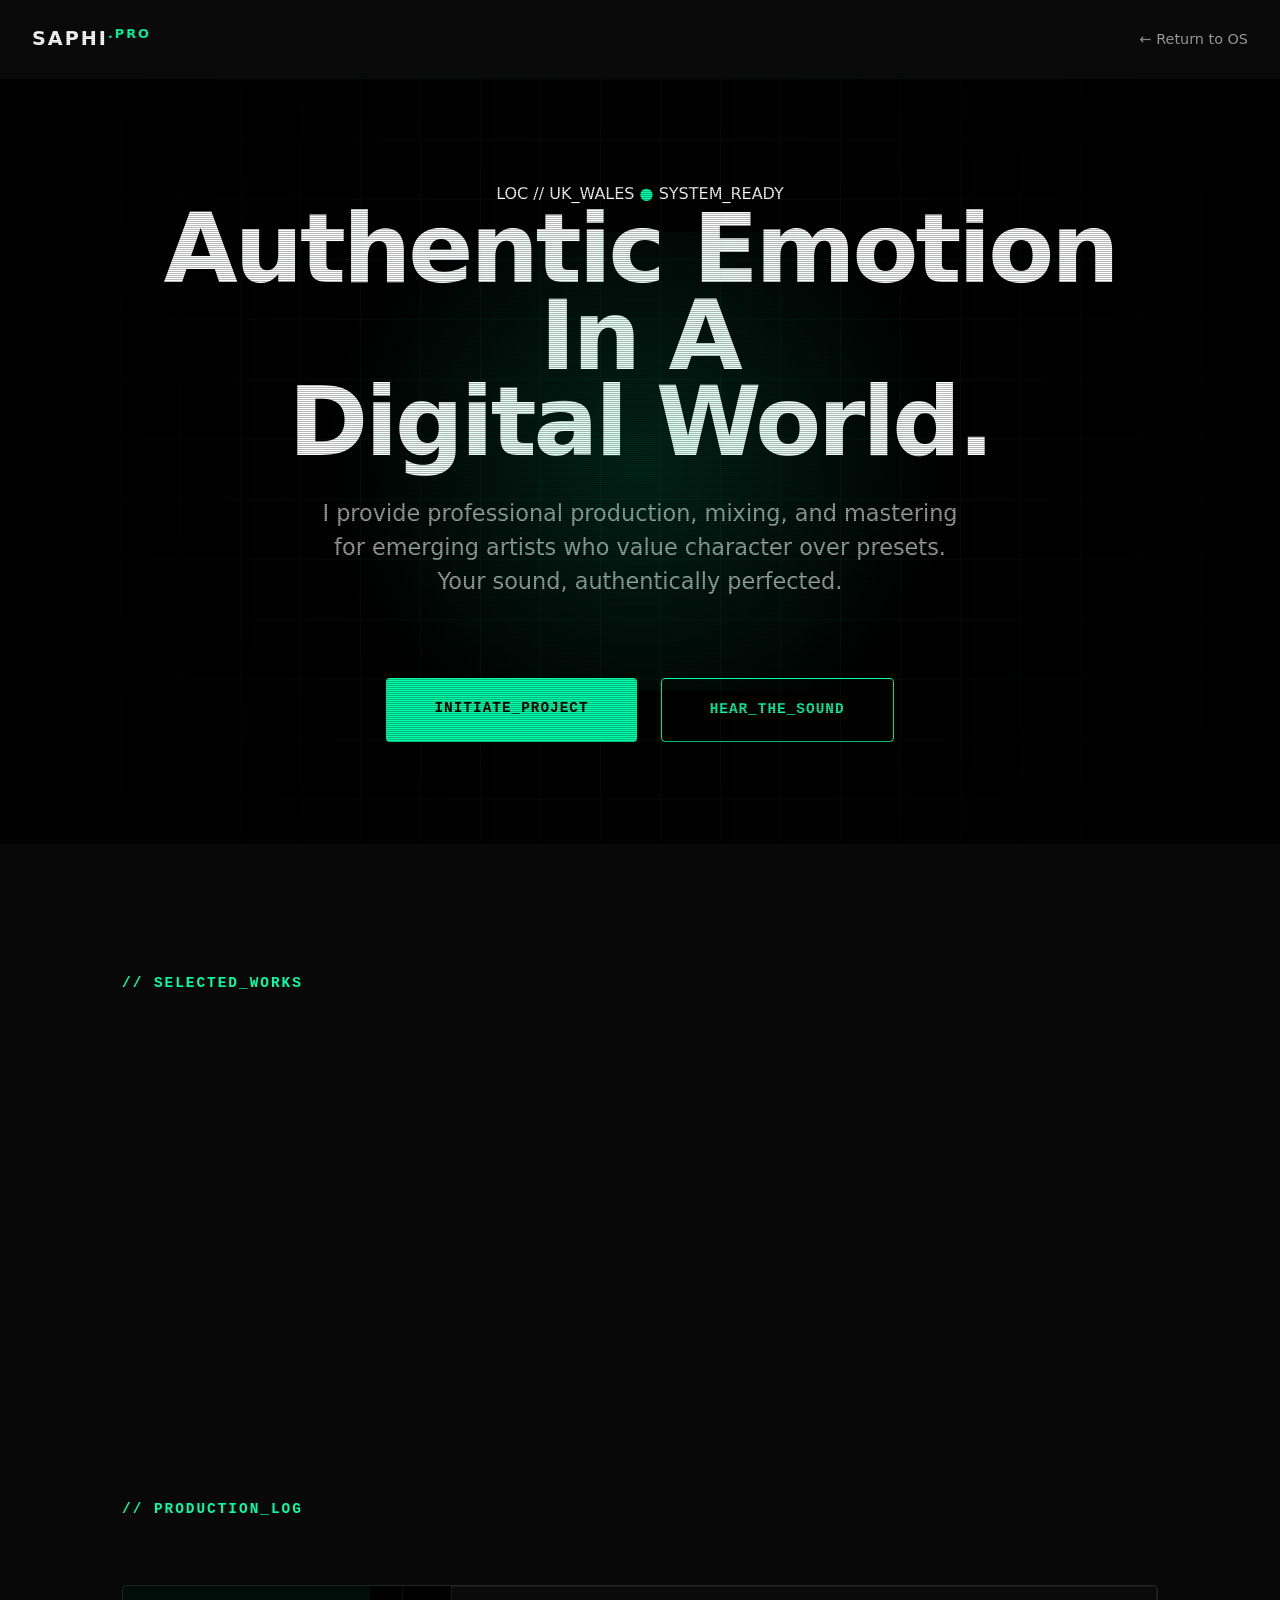
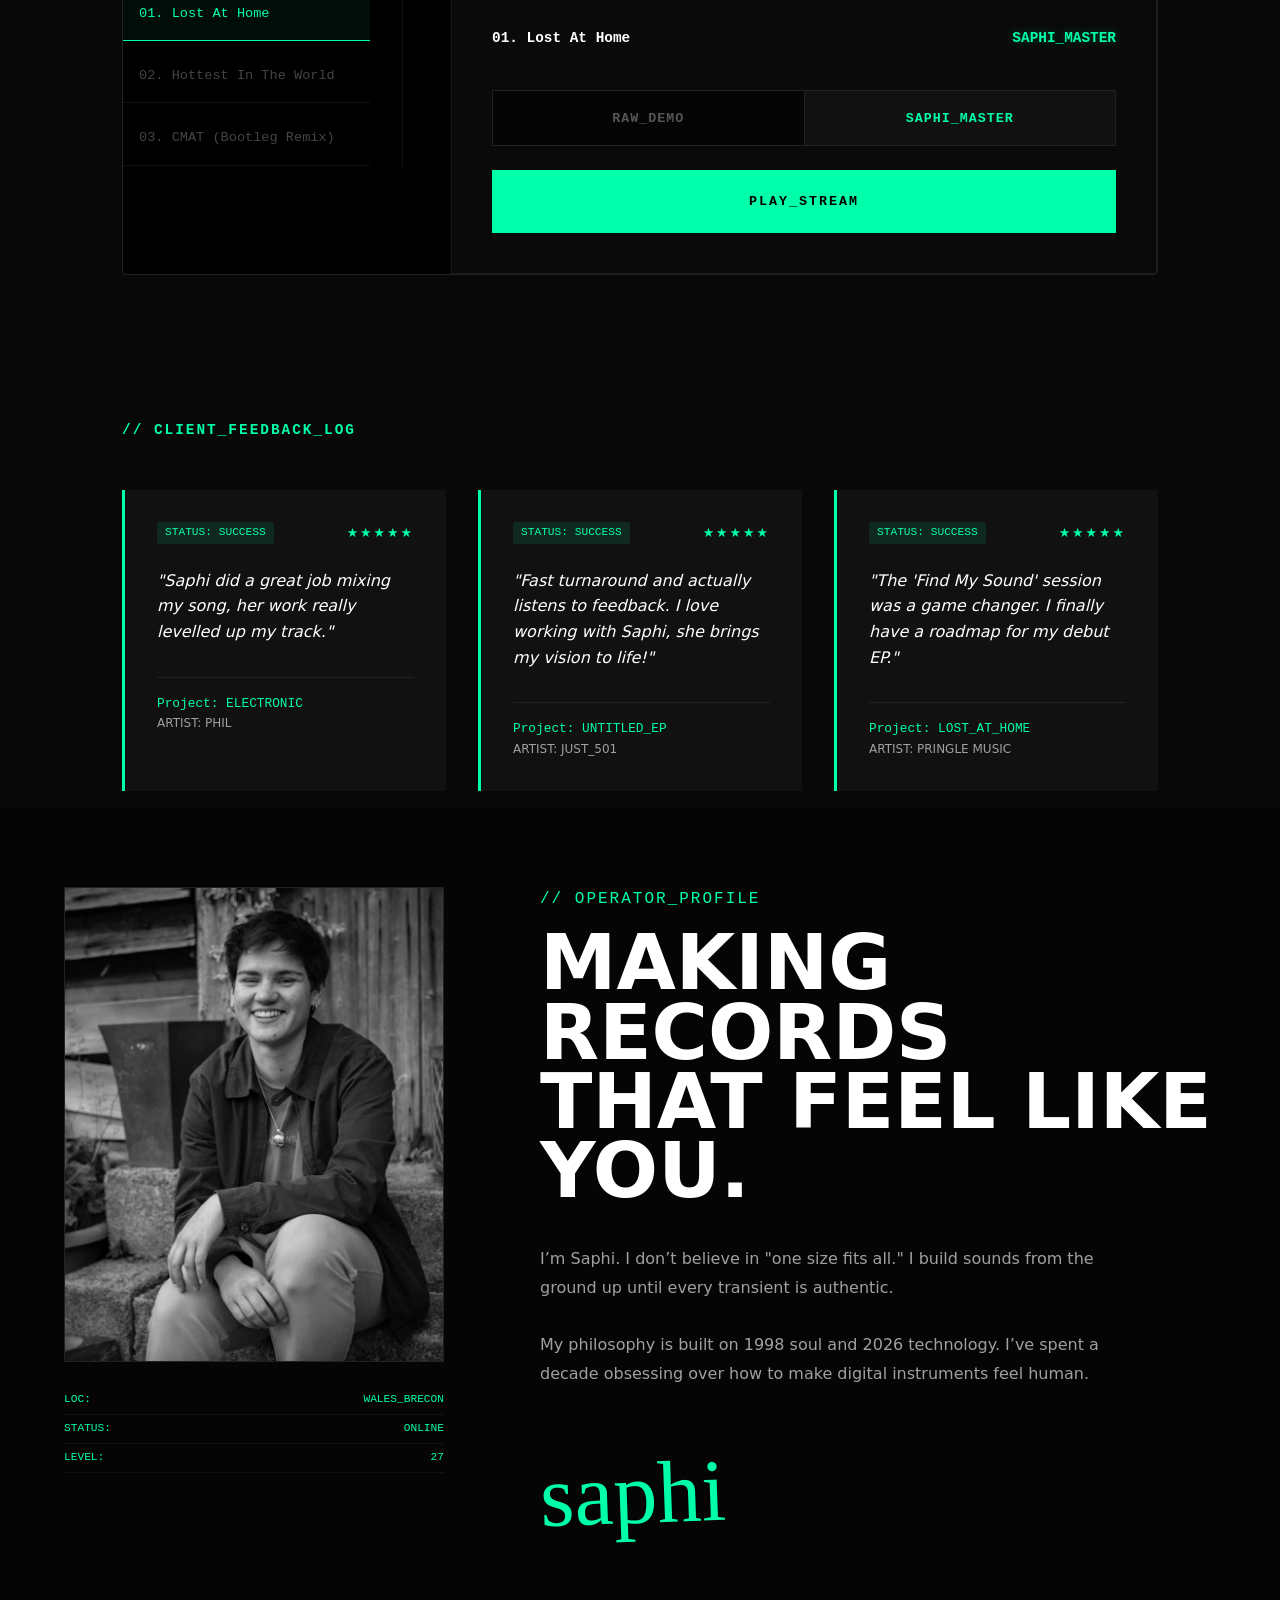
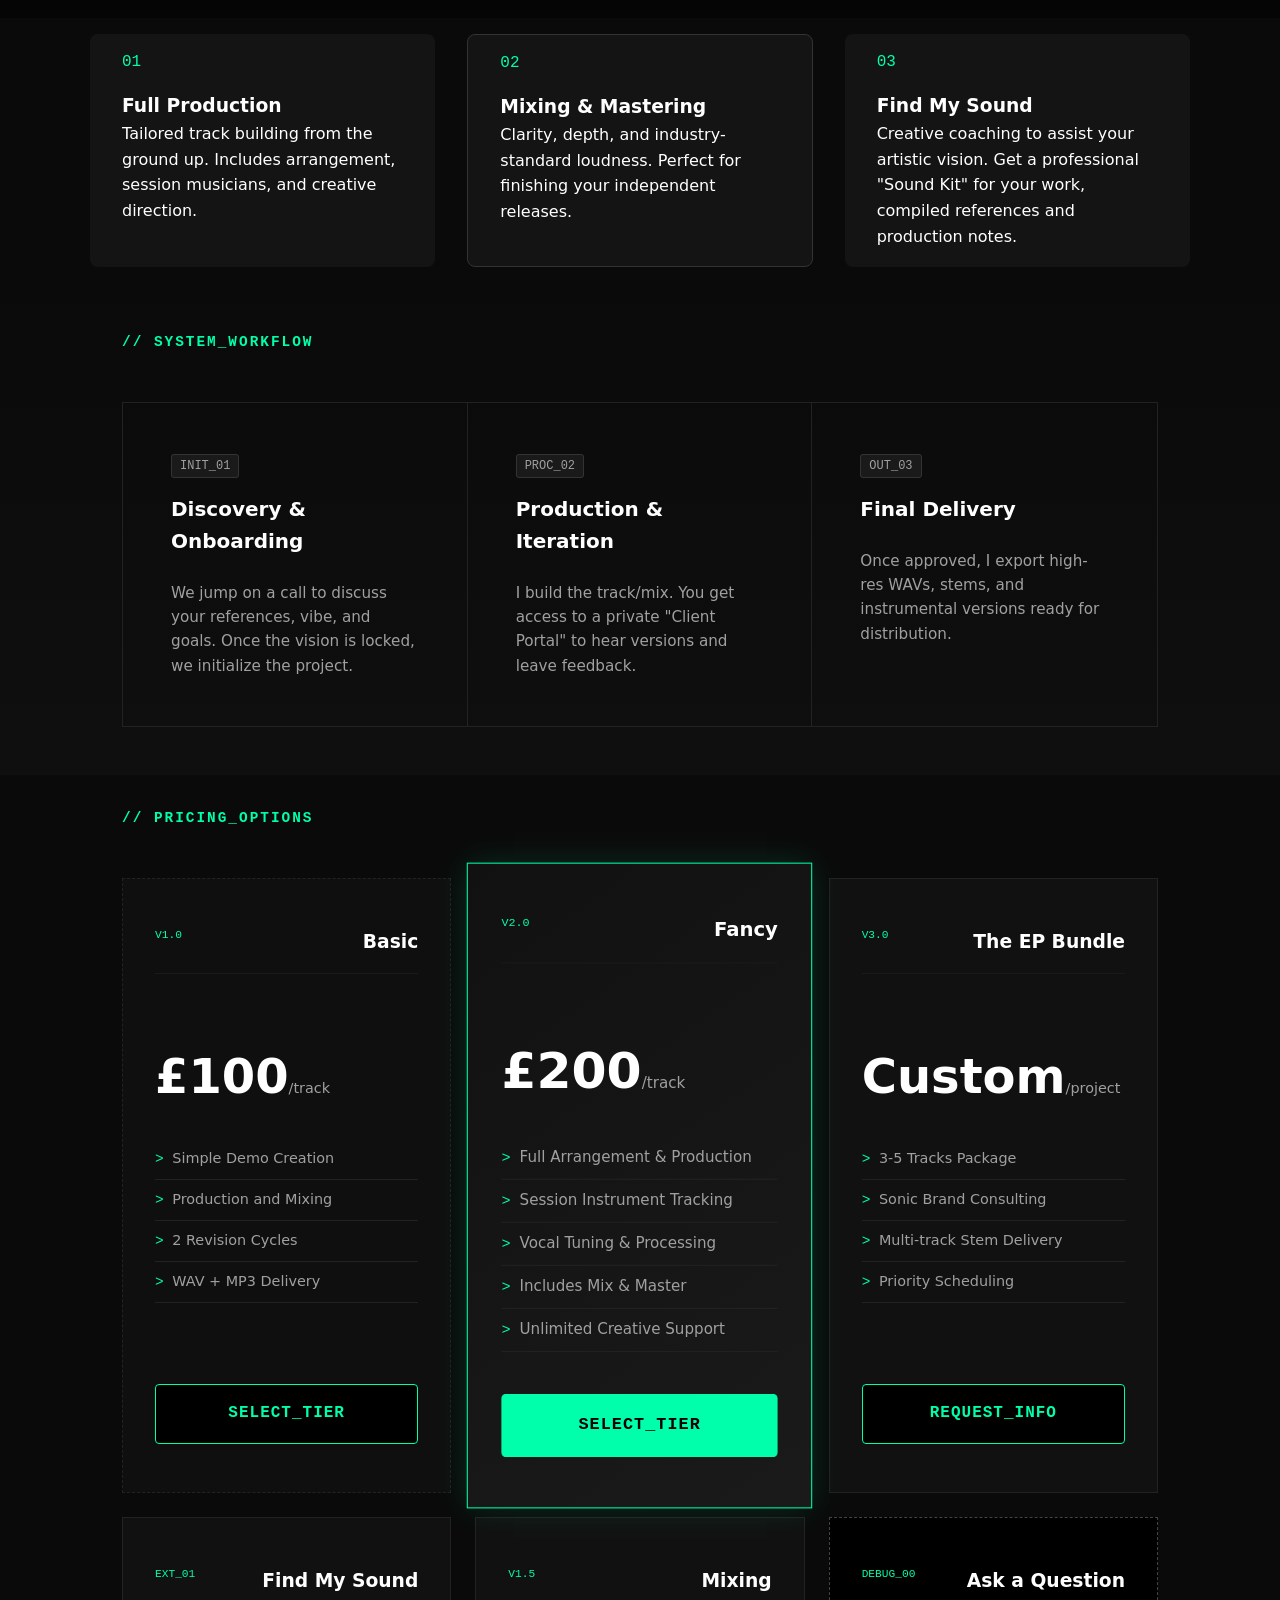
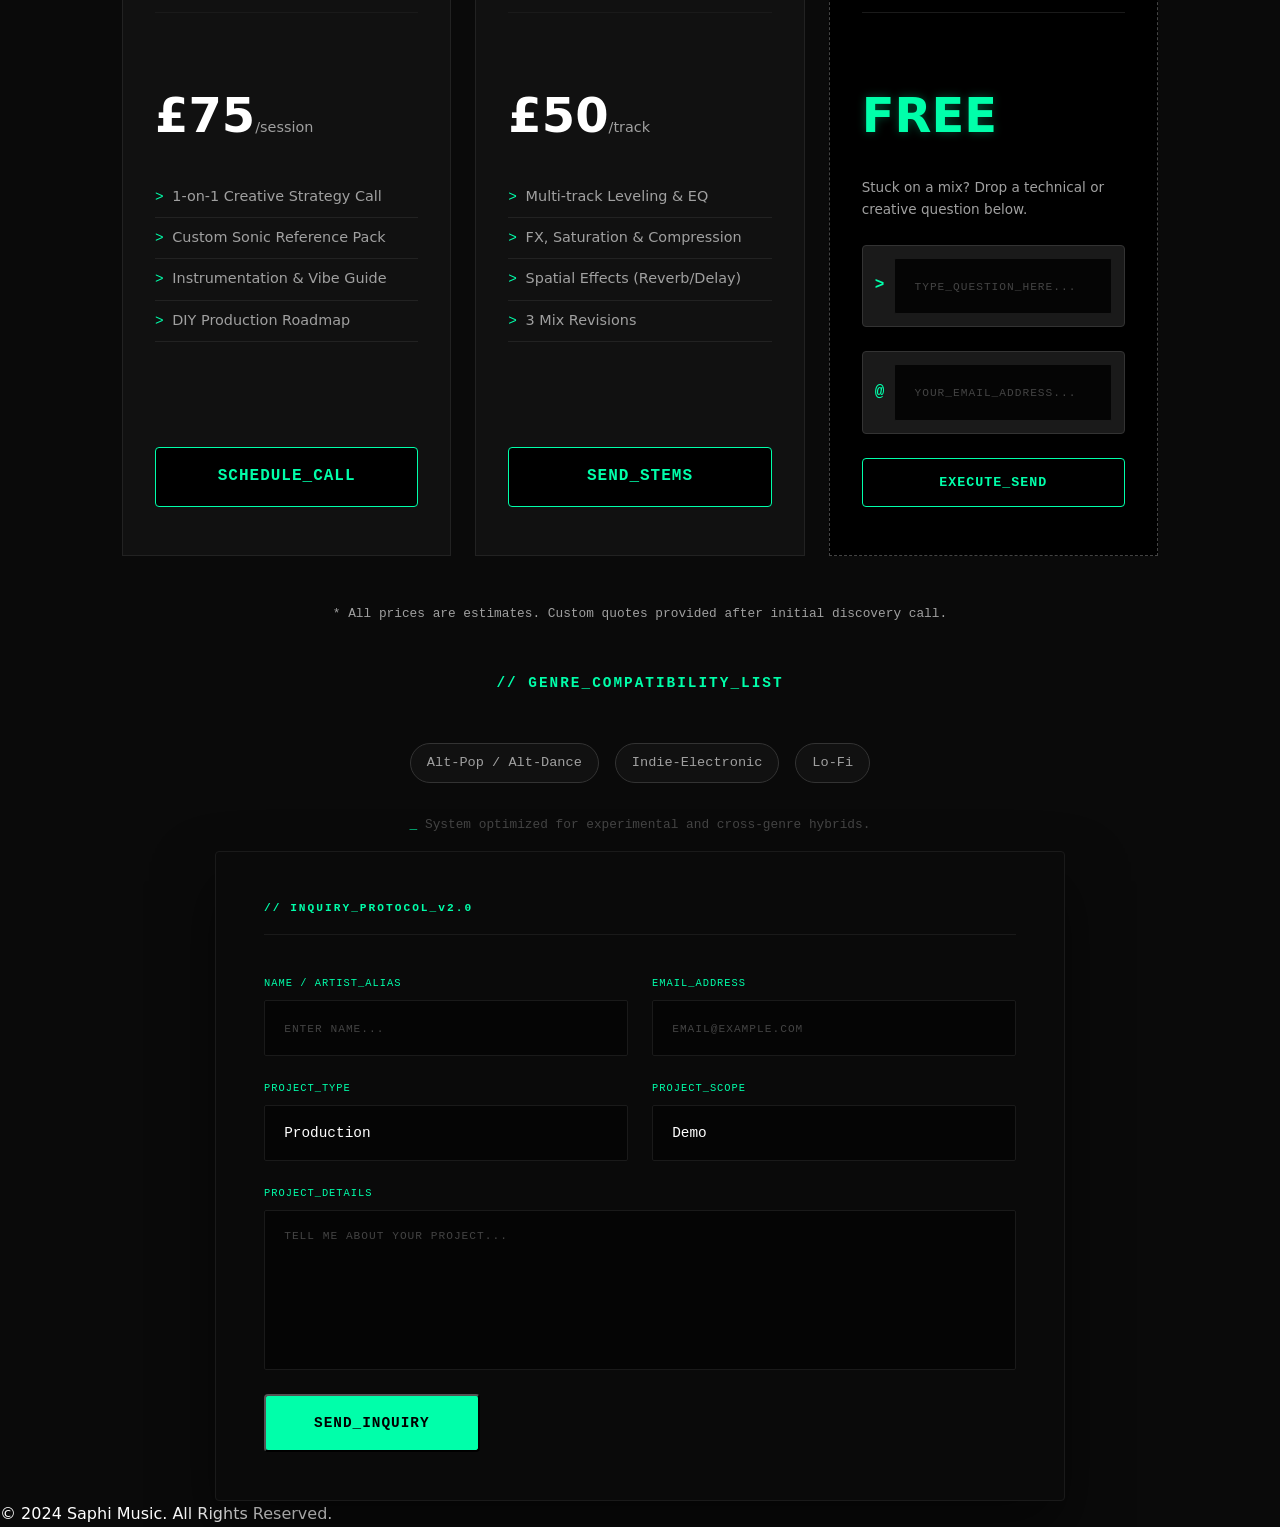
==== commit f13e7f3f: "slogan" ====
--- a/production/index.html
+++ b/production/index.html
@@ -22,7 +22,7 @@
             <span><span class="blink">●</span> SYSTEM_READY</span>
         </div>
 
-        <h1>Engineering<br>Human Emotion<br>Into Electronic Music.</h1>
+        <h1>Authentic Emotion<br>In A<br>Digital World.</h1>
         
         <p class="subtitle">
             I provide professional production, mixing, and mastering<br> for emerging artists 
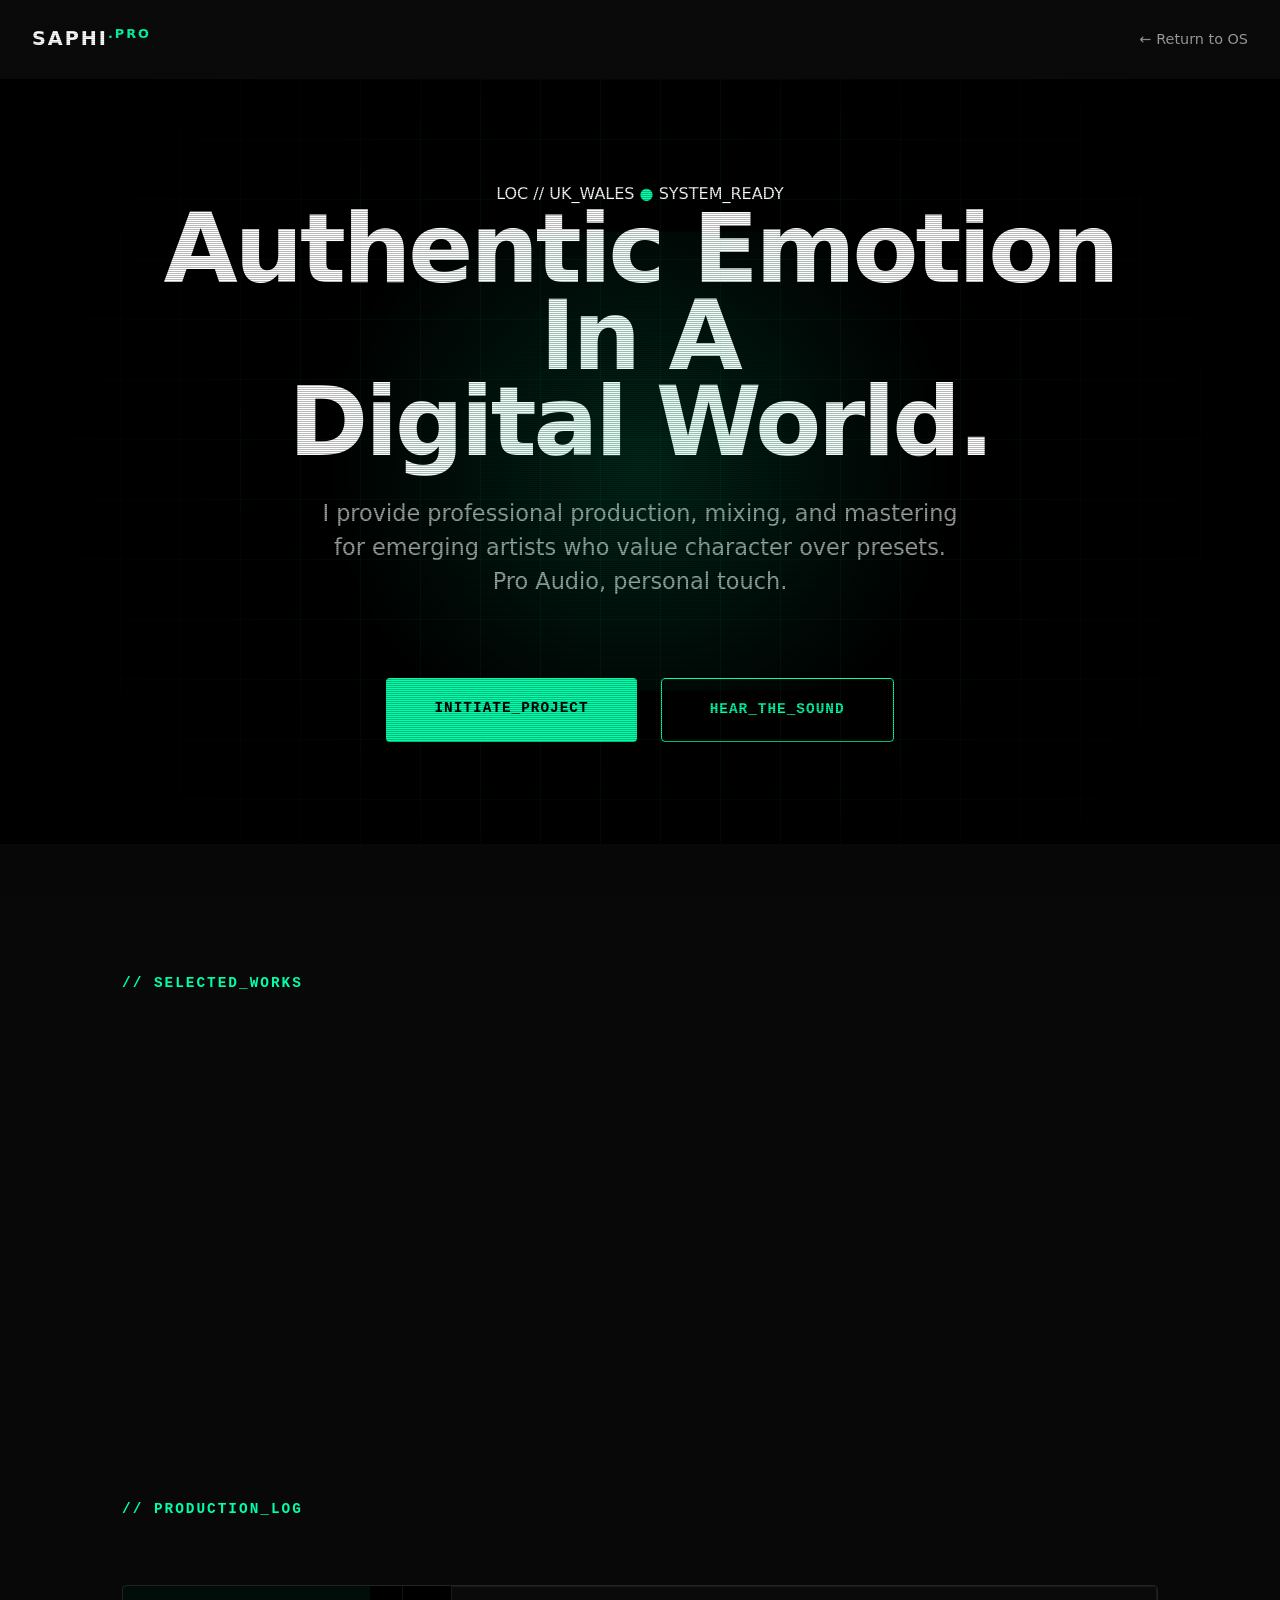
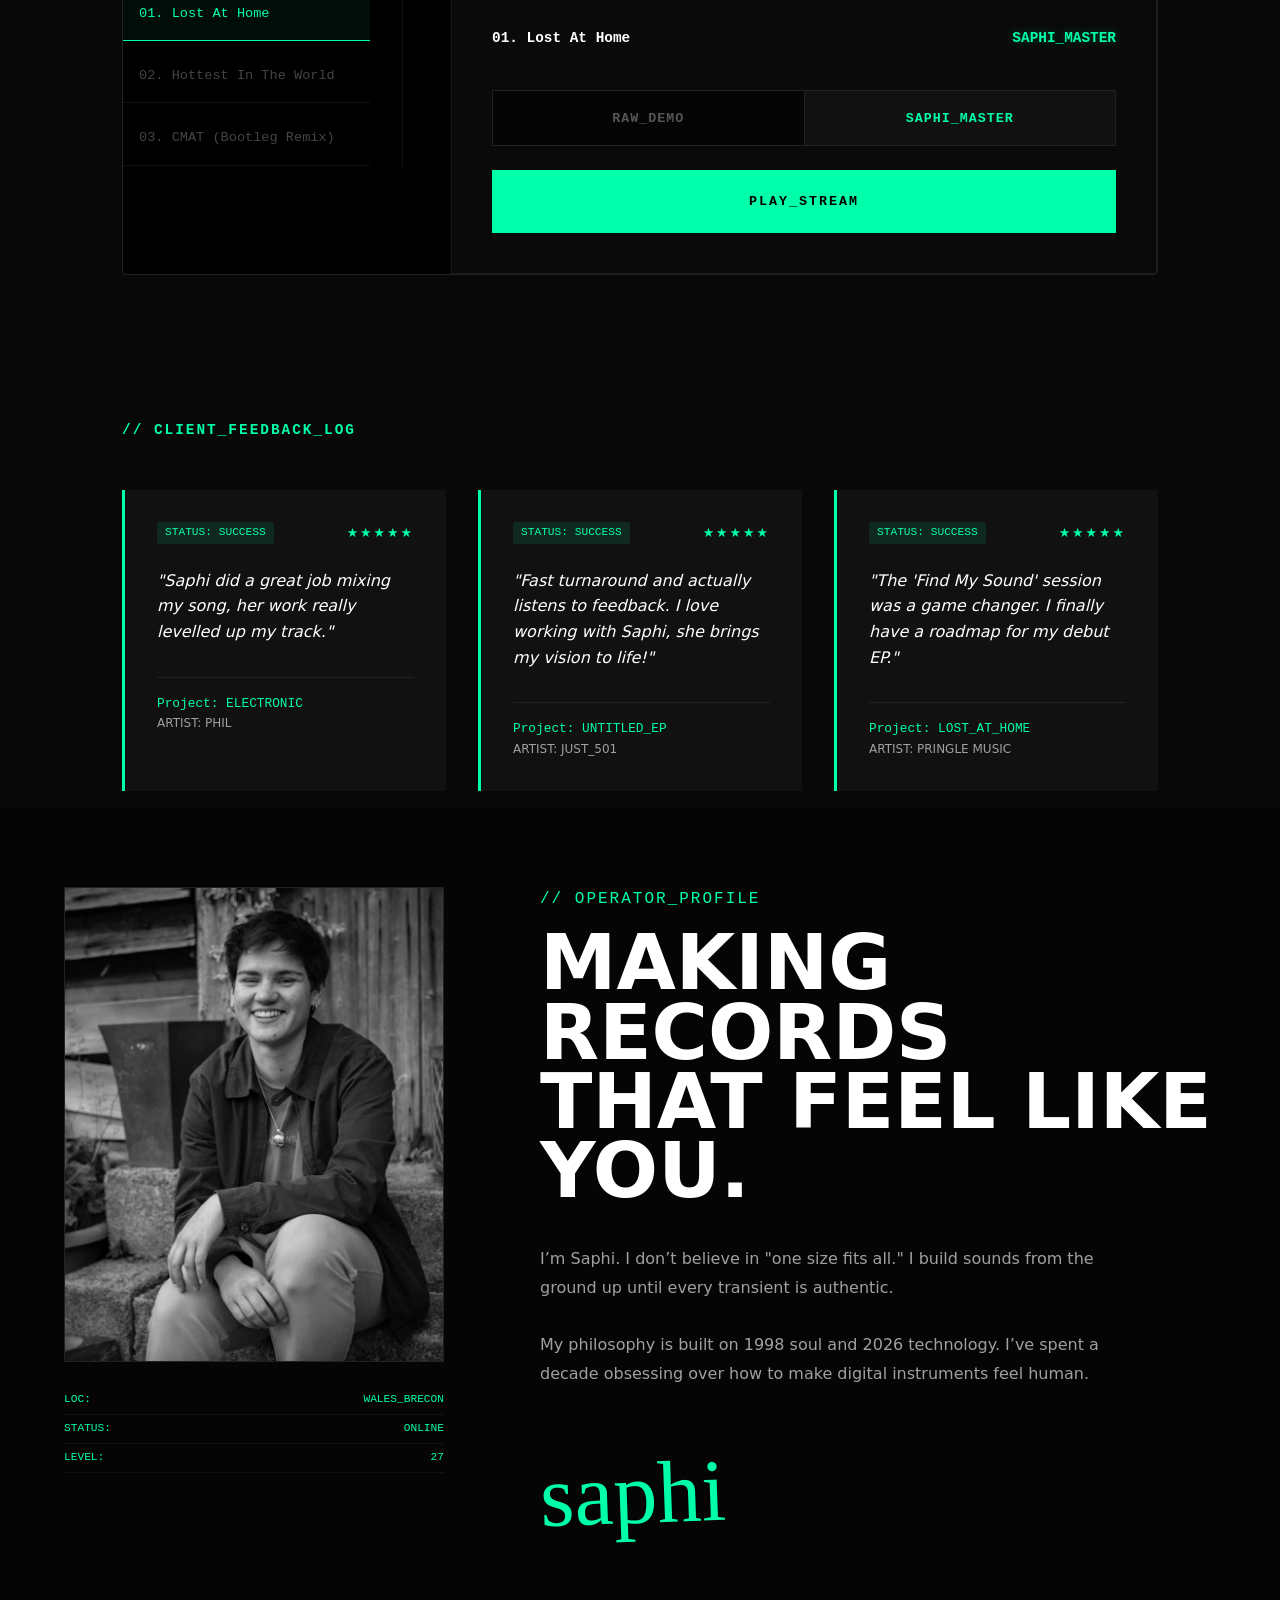
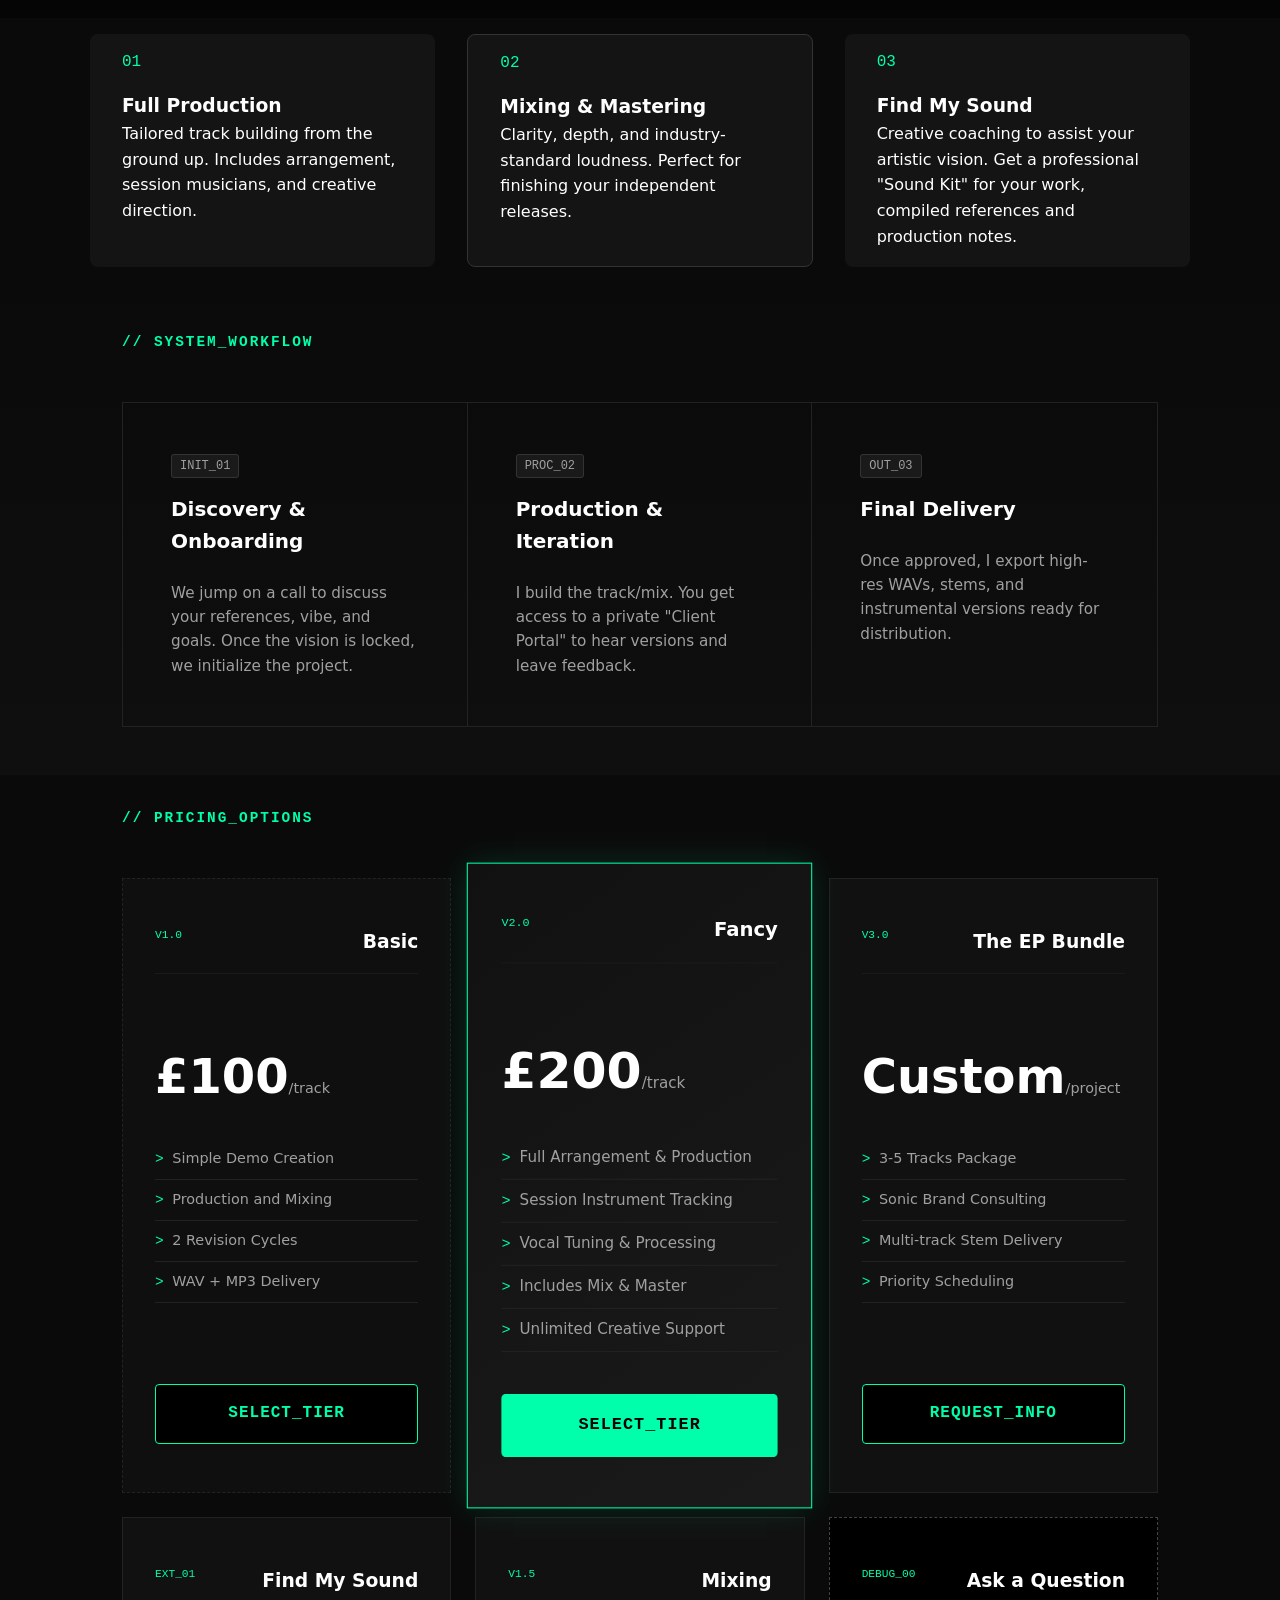
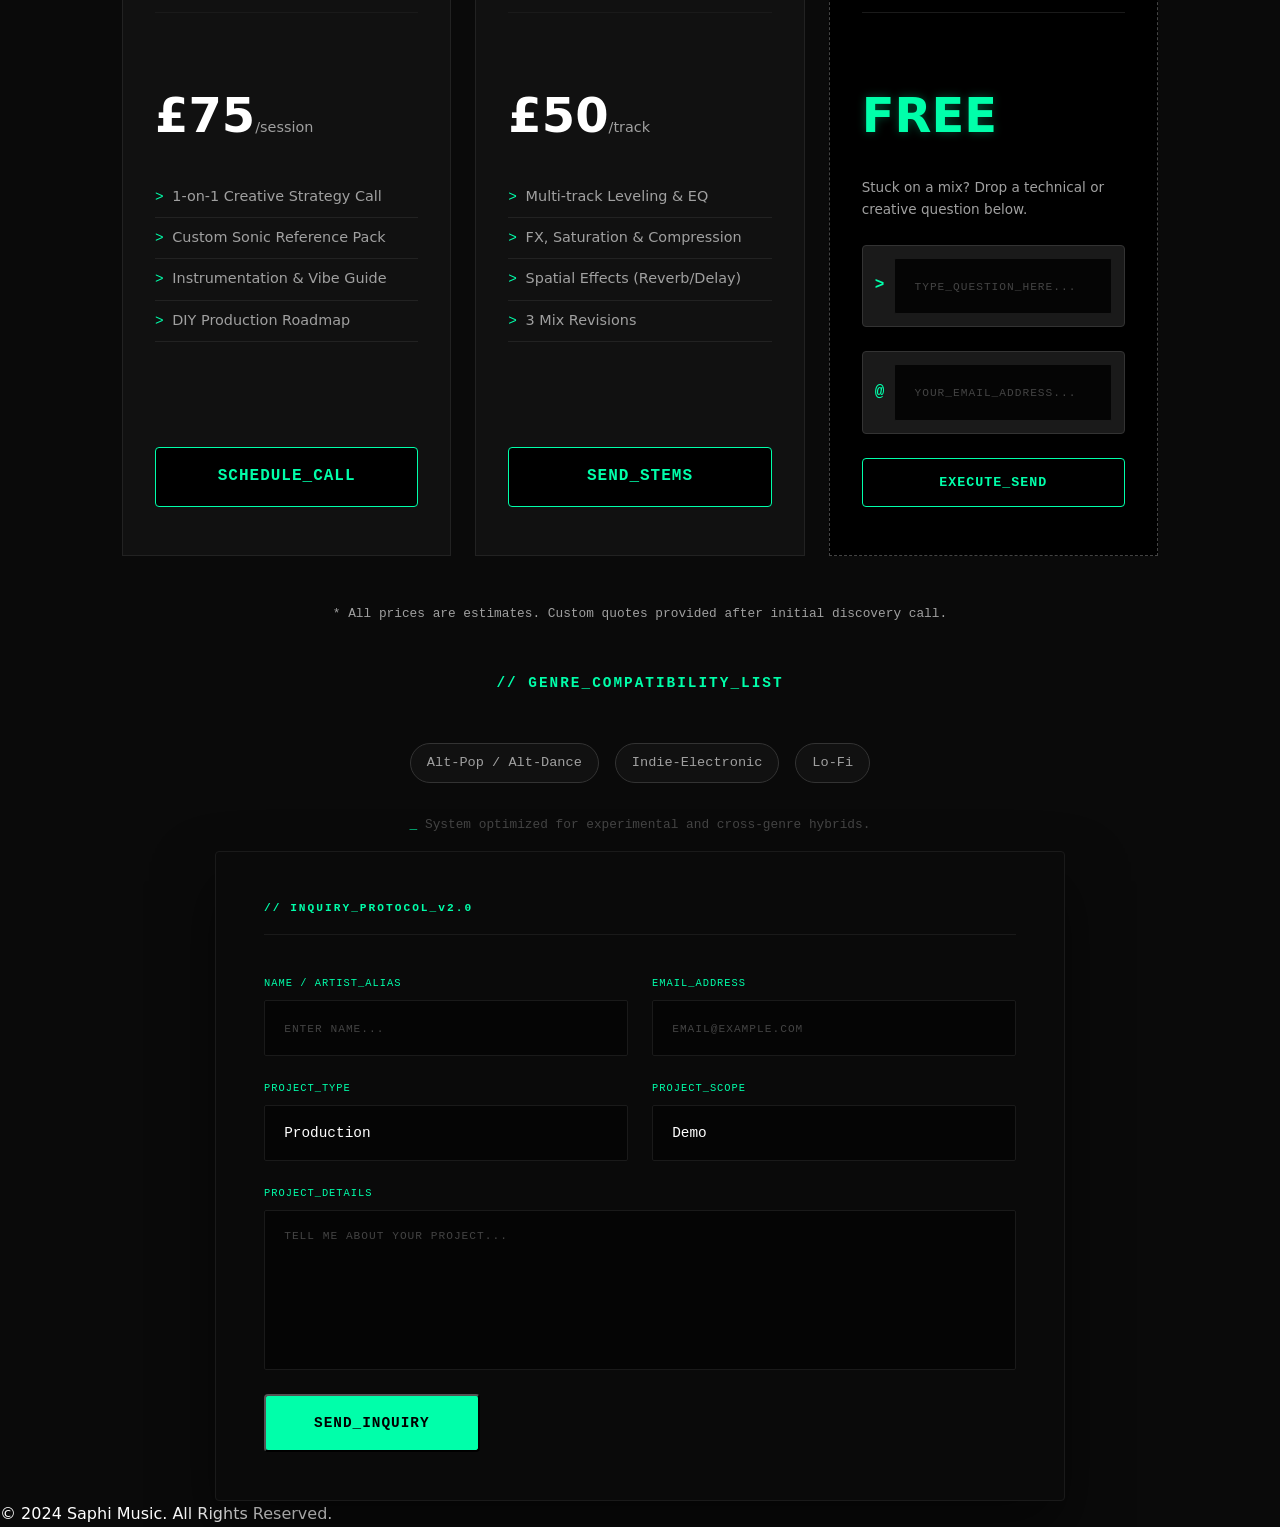
==== commit fa771d3c: "one liner" ====
--- a/production/index.html
+++ b/production/index.html
@@ -26,7 +26,7 @@
         
         <p class="subtitle">
             I provide professional production, mixing, and mastering<br> for emerging artists 
-            who value character over presets. <br>Your sound, authentically perfected.
+            who value character over presets. <br>Pro Audio, personal touch.
         </p>
 
         <div class="hero-btns">
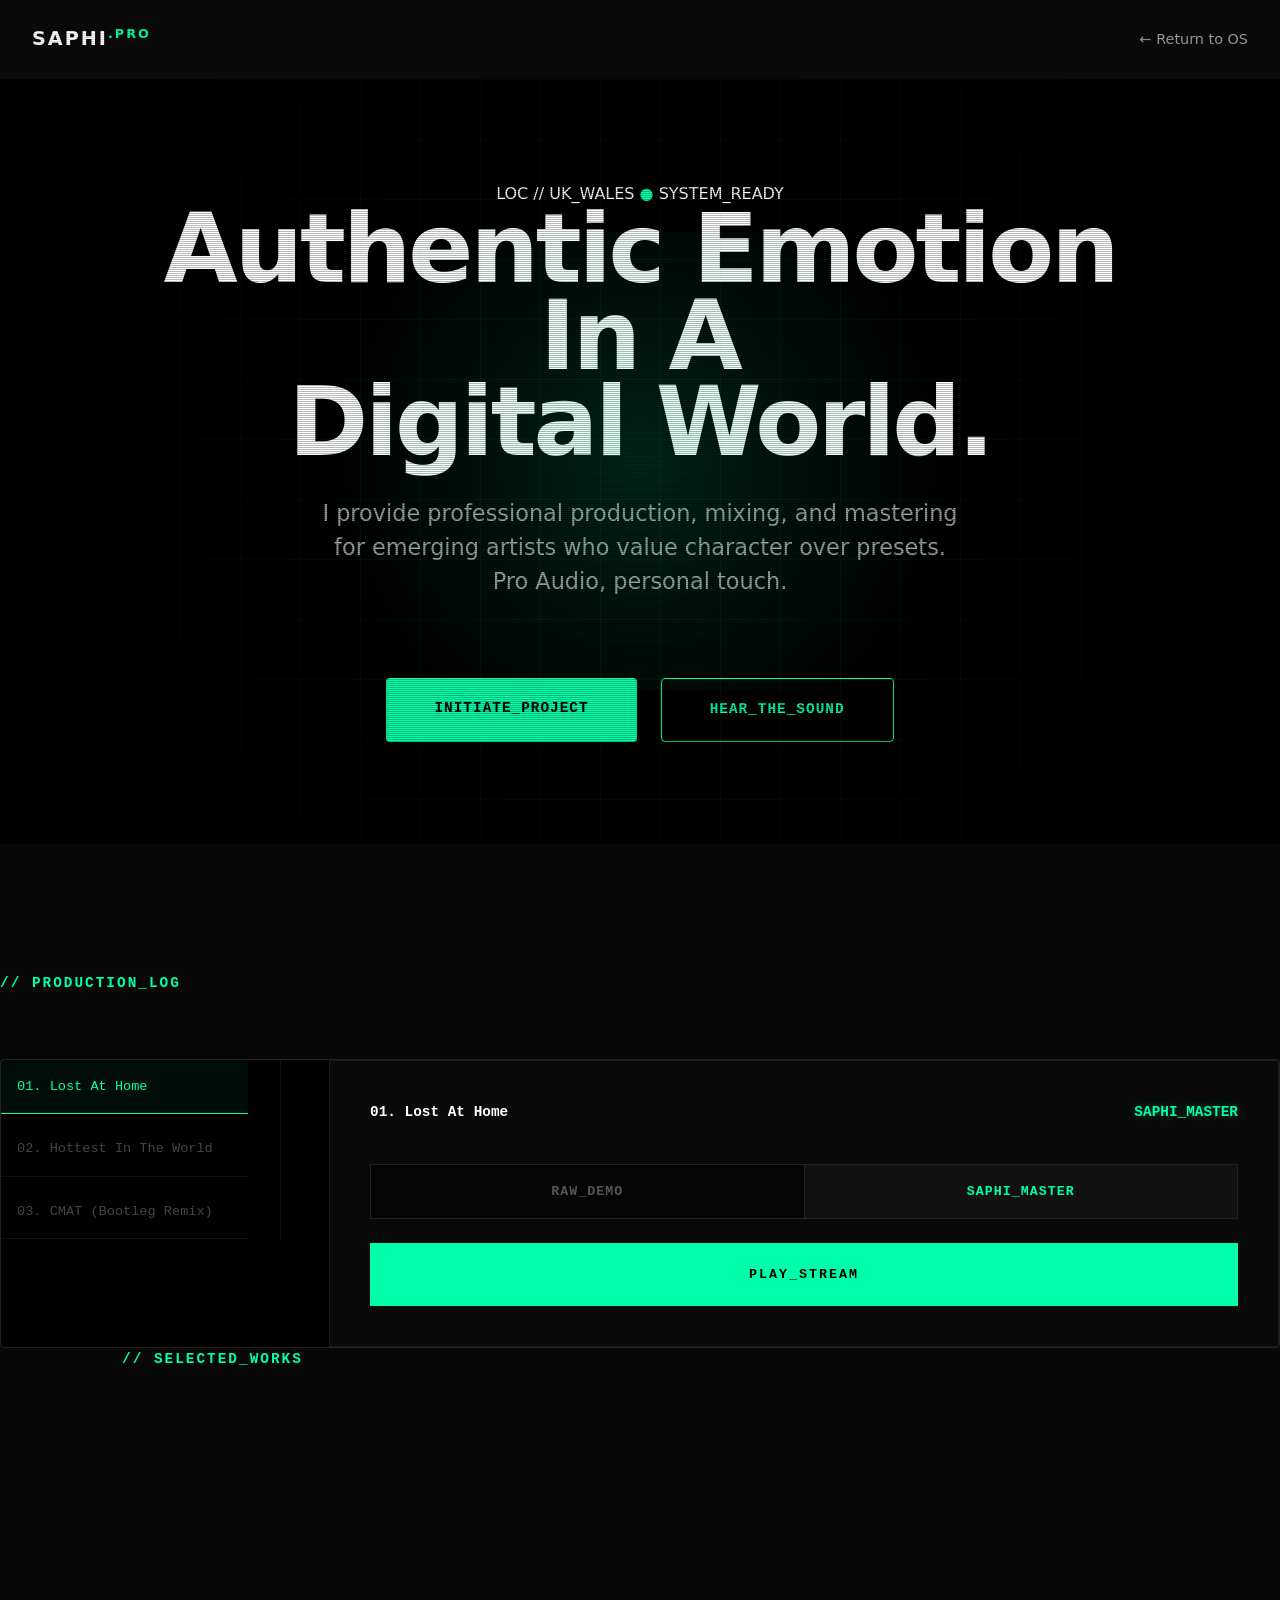
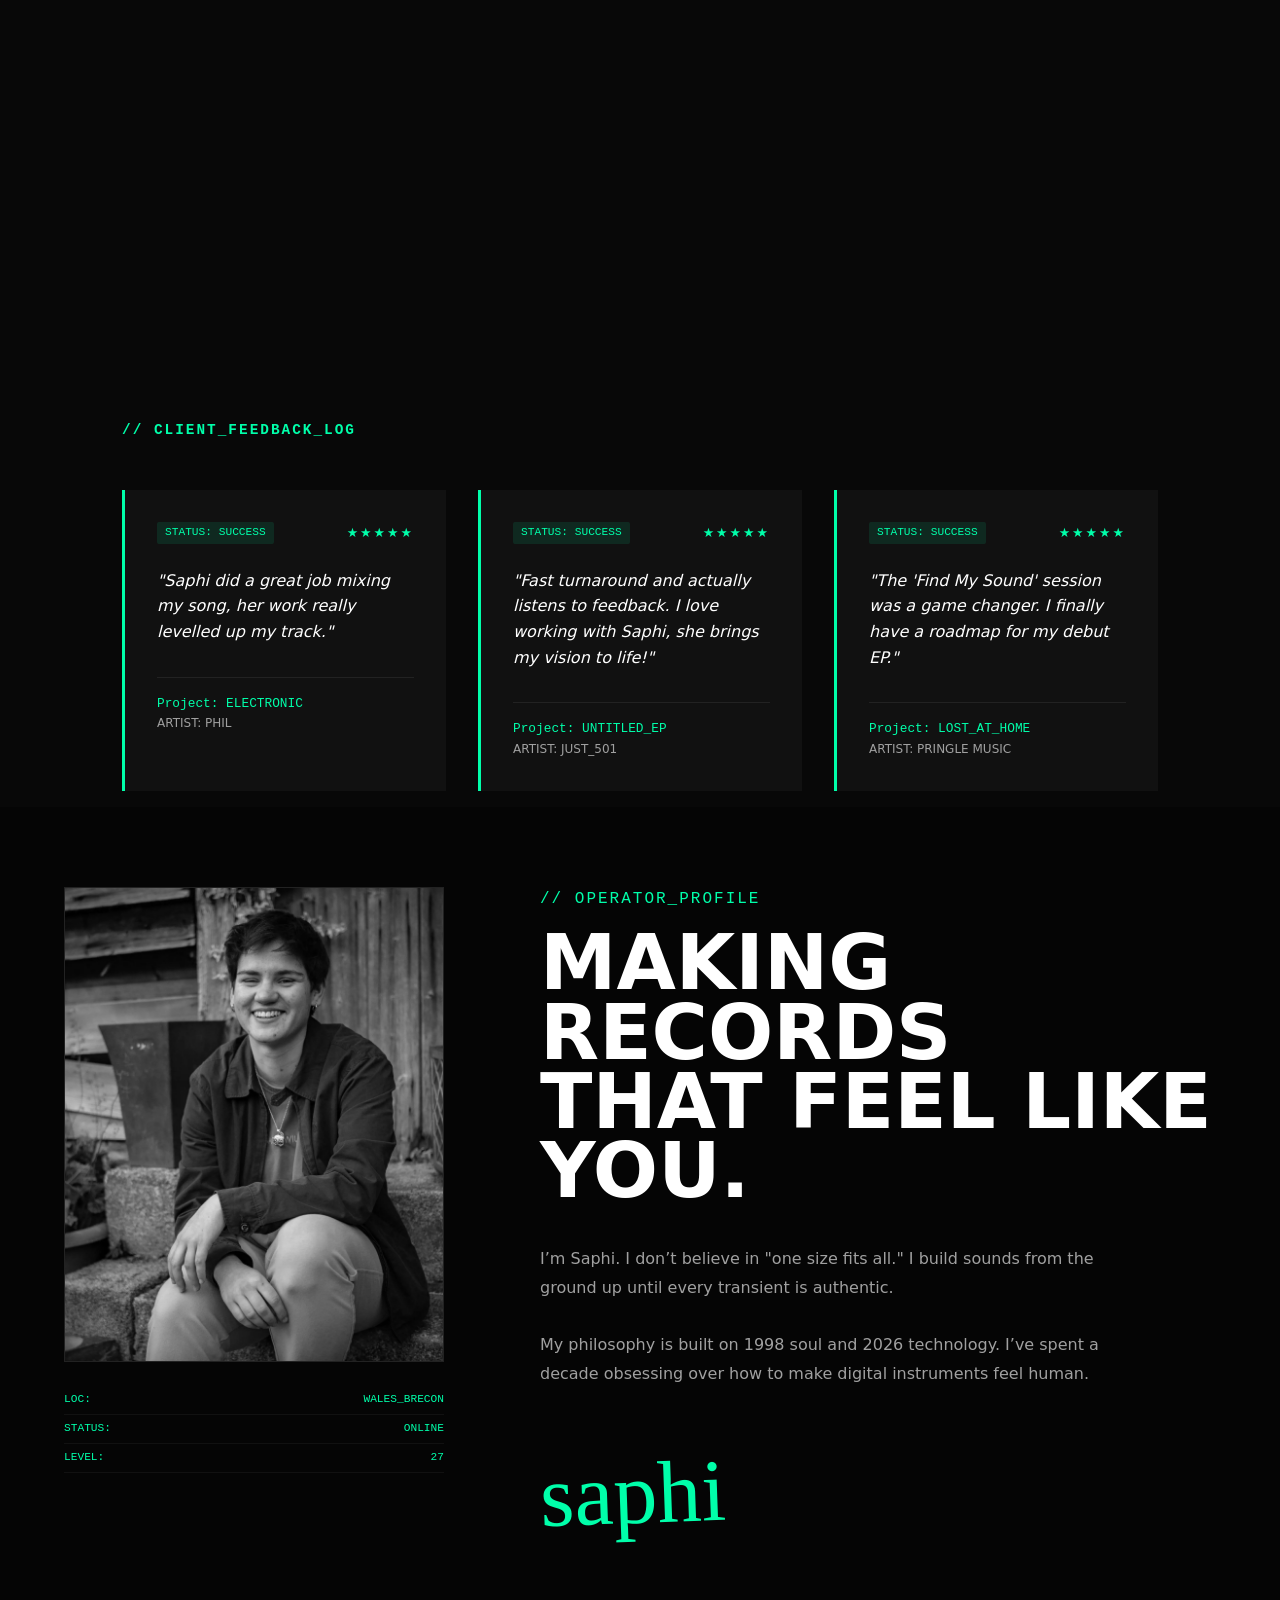
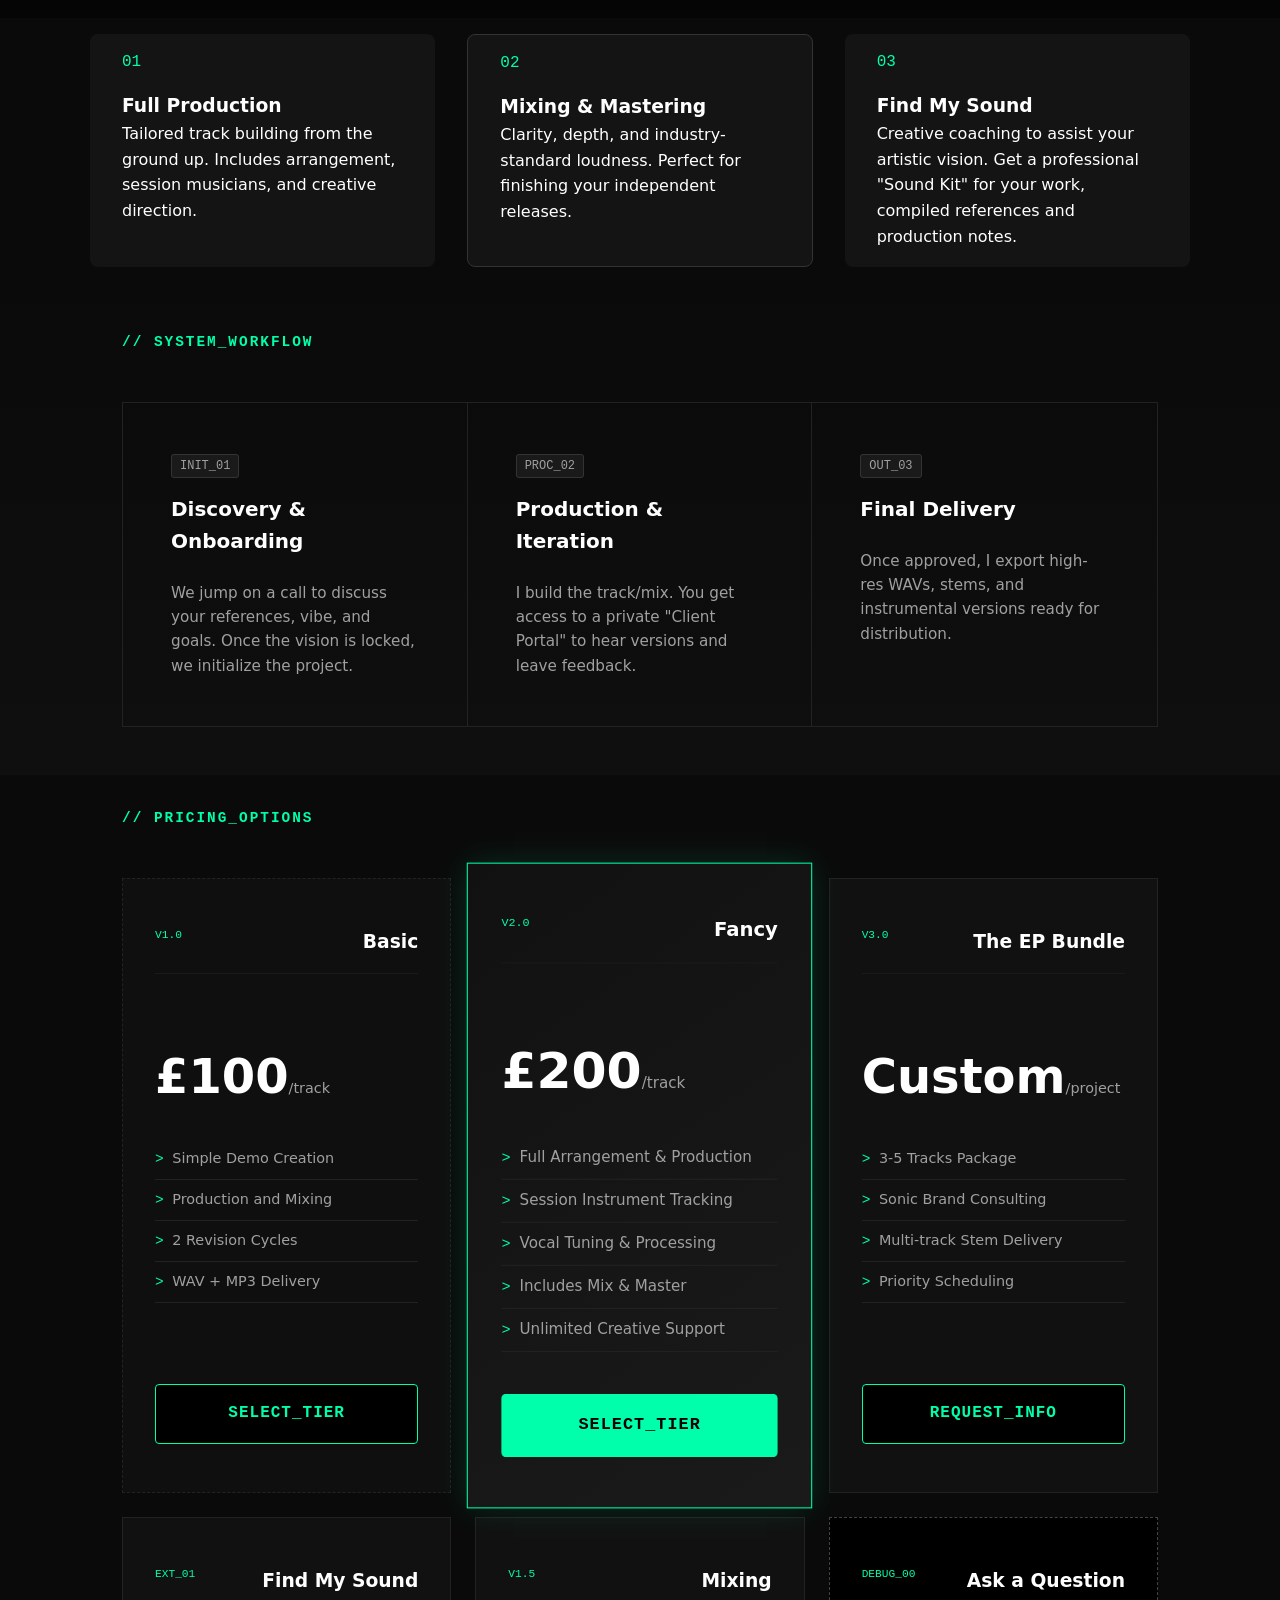
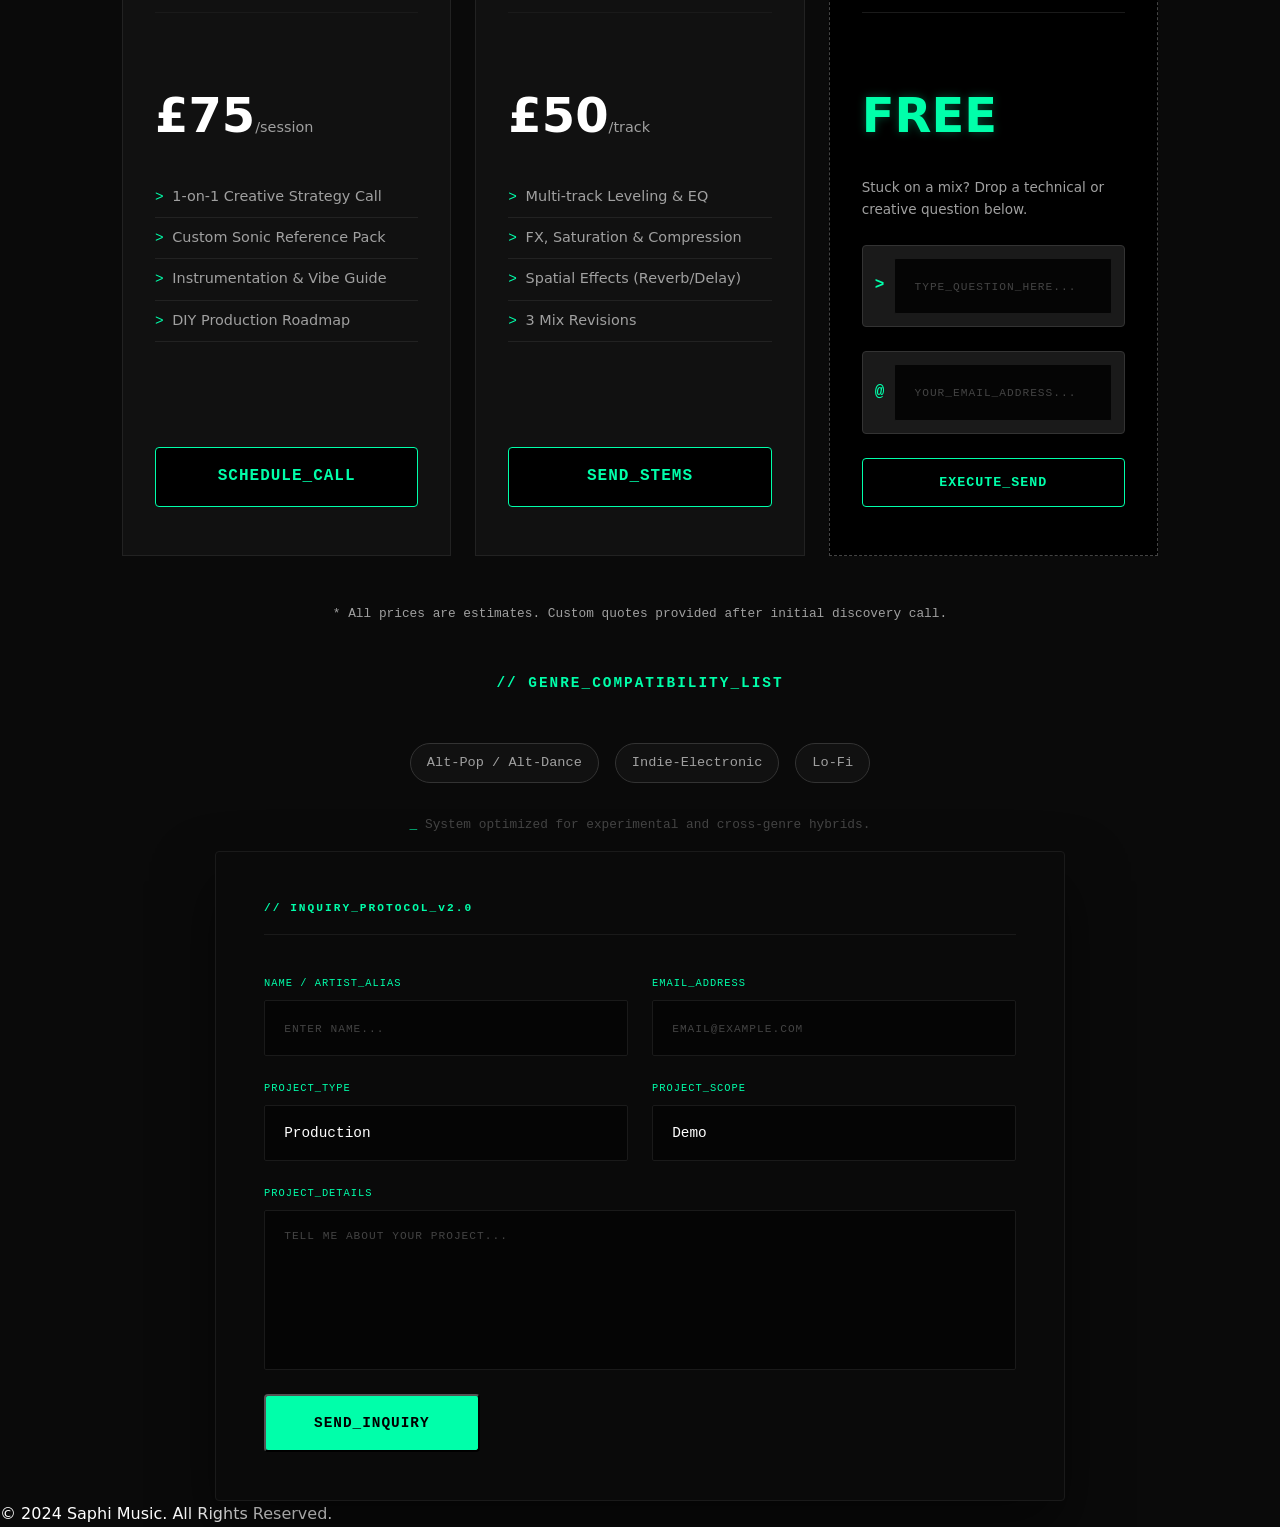
==== commit 1fd2e7b9: "order" ====
--- a/production/index.html
+++ b/production/index.html
@@ -34,14 +34,7 @@
             <a href="#portfolio" class="btn-secondary">HEAR_THE_SOUND</a>
         </div>
 </header>
-
-    <section id="portfolio" class="portfolio">
-    <div class="container">
-        <h2 class="section-label">// SELECTED_WORKS</h2>
-        
-        <div class="player-wrapper">
-            <iframe data-testid="embed-iframe" style="border-radius:12px" src="https://open.spotify.com/embed/playlist/3nKj9opu9vvpmKMPOjK2pk?utm_source=generator&theme=0" width="100%" height="352" frameBorder="0" allowfullscreen="" allow="autoplay; clipboard-write; encrypted-media; fullscreen; picture-in-picture" loading="lazy"></iframe>
-        </div>
+<section id="portfolio" class="portfolio">
 <div class="comparison-title">
 <h2 class="section-label">// PRODUCTION_LOG</h2>
 </div>
@@ -74,6 +67,12 @@
     </div>
 </div>
     </div>
+    <div class="container">
+        <h2 class="section-label">// SELECTED_WORKS</h2>
+        
+        <div class="player-wrapper">
+            <iframe data-testid="embed-iframe" style="border-radius:12px" src="https://open.spotify.com/embed/playlist/3nKj9opu9vvpmKMPOjK2pk?utm_source=generator&theme=0" width="100%" height="352" frameBorder="0" allowfullscreen="" allow="autoplay; clipboard-write; encrypted-media; fullscreen; picture-in-picture" loading="lazy"></iframe>
+        </div>
 </section>
 <section class="reviews">
     <div class="container">
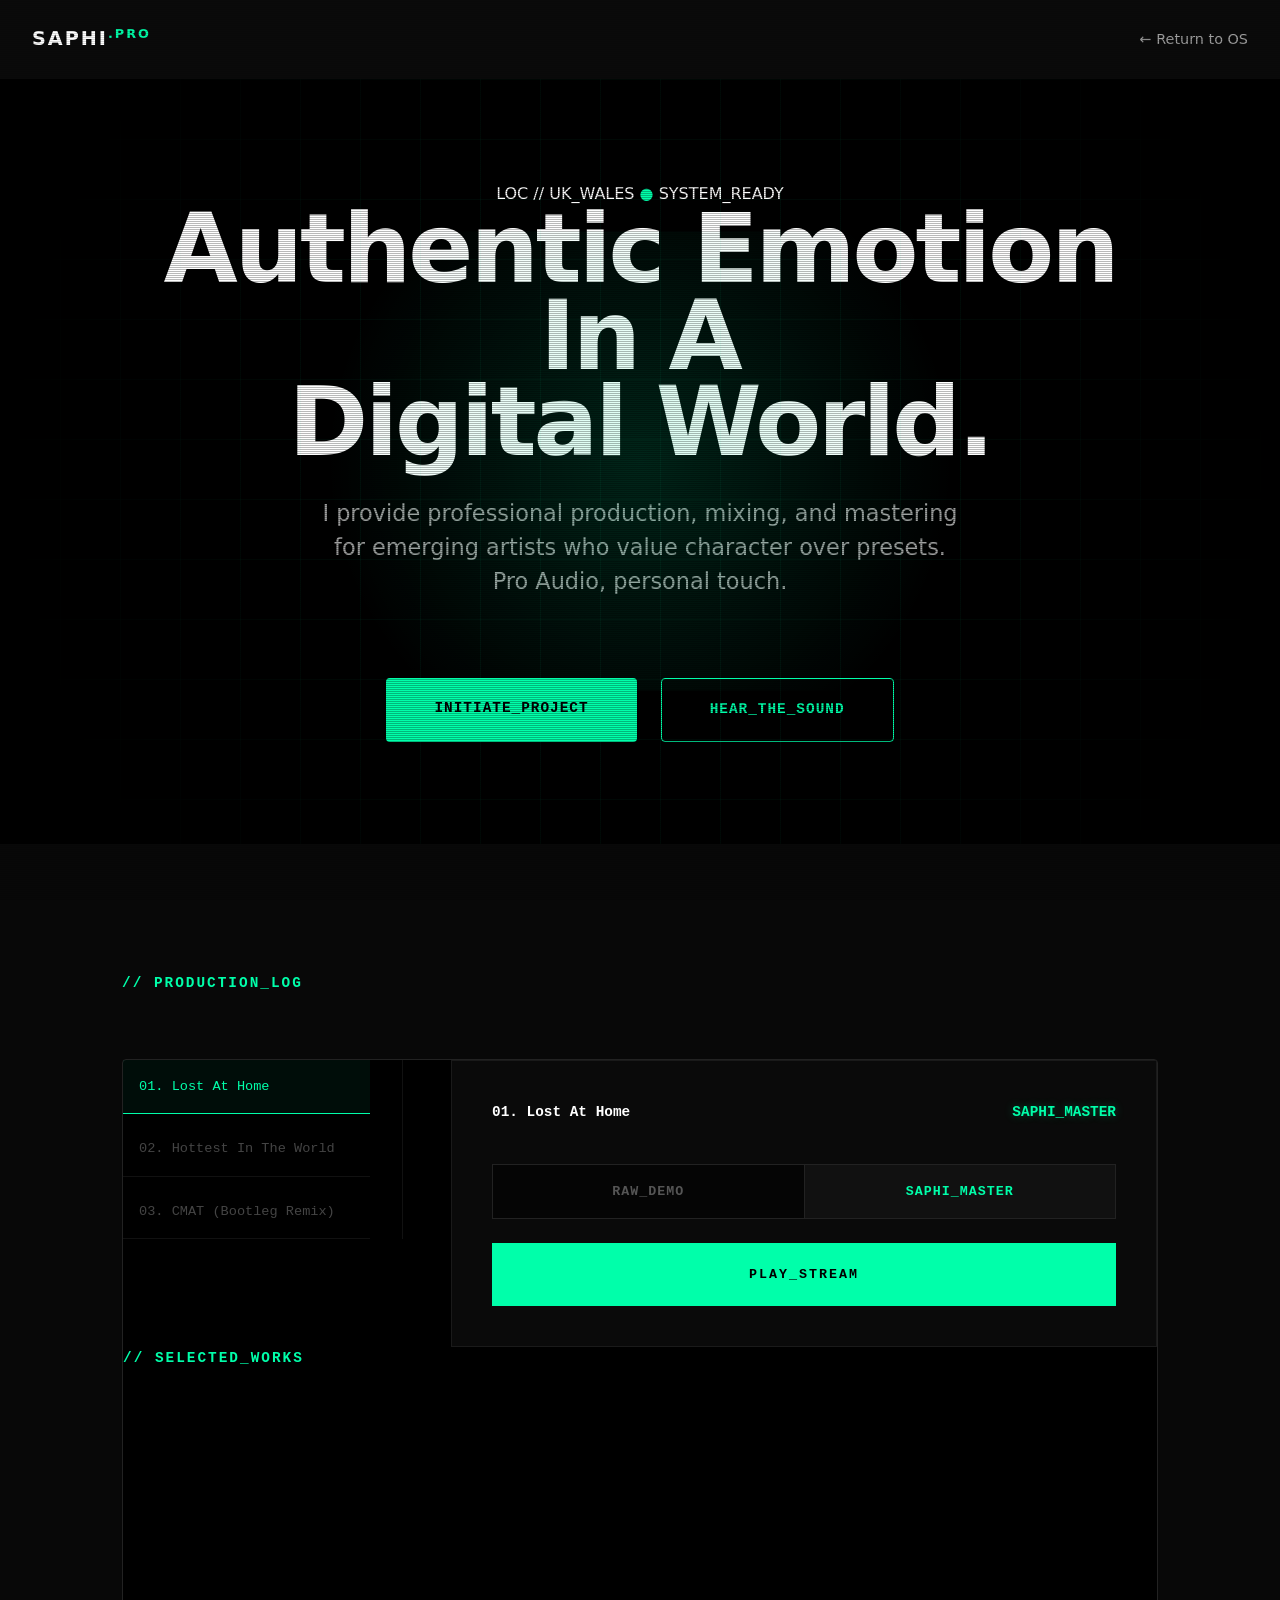
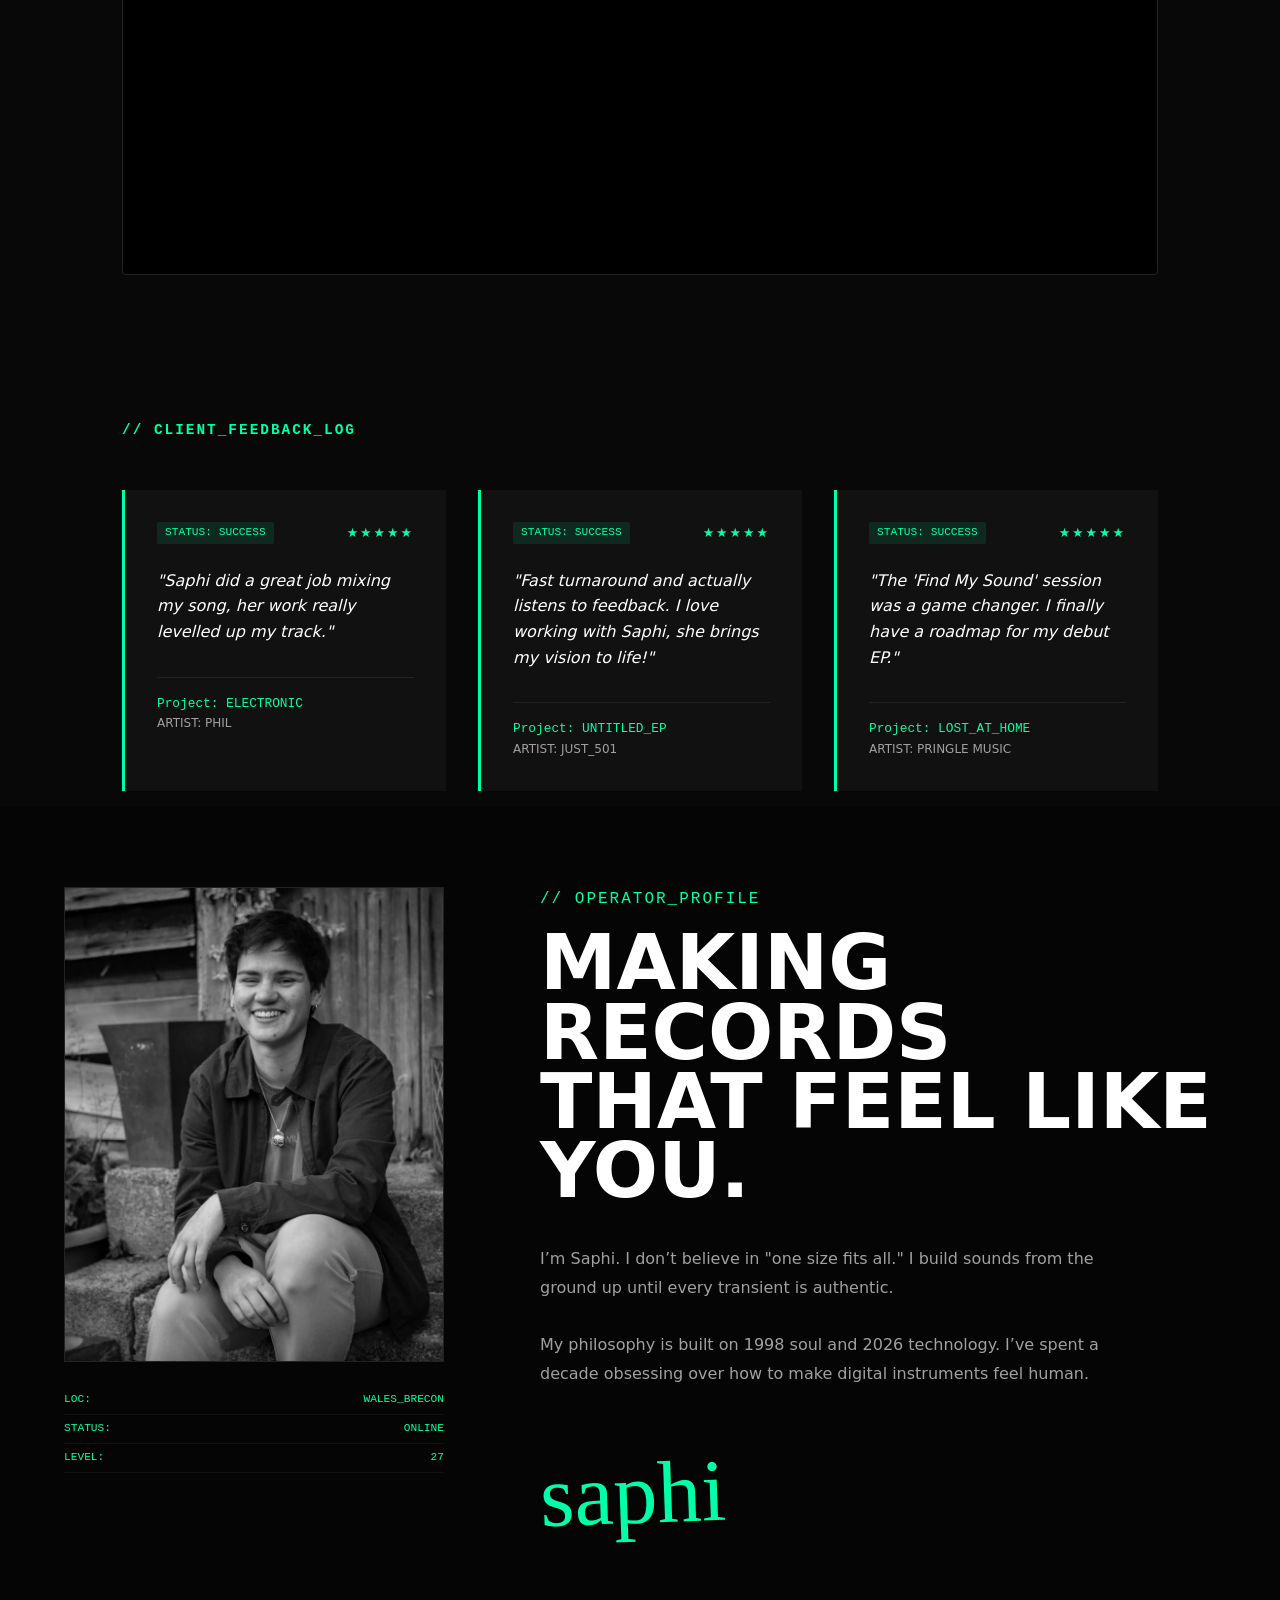
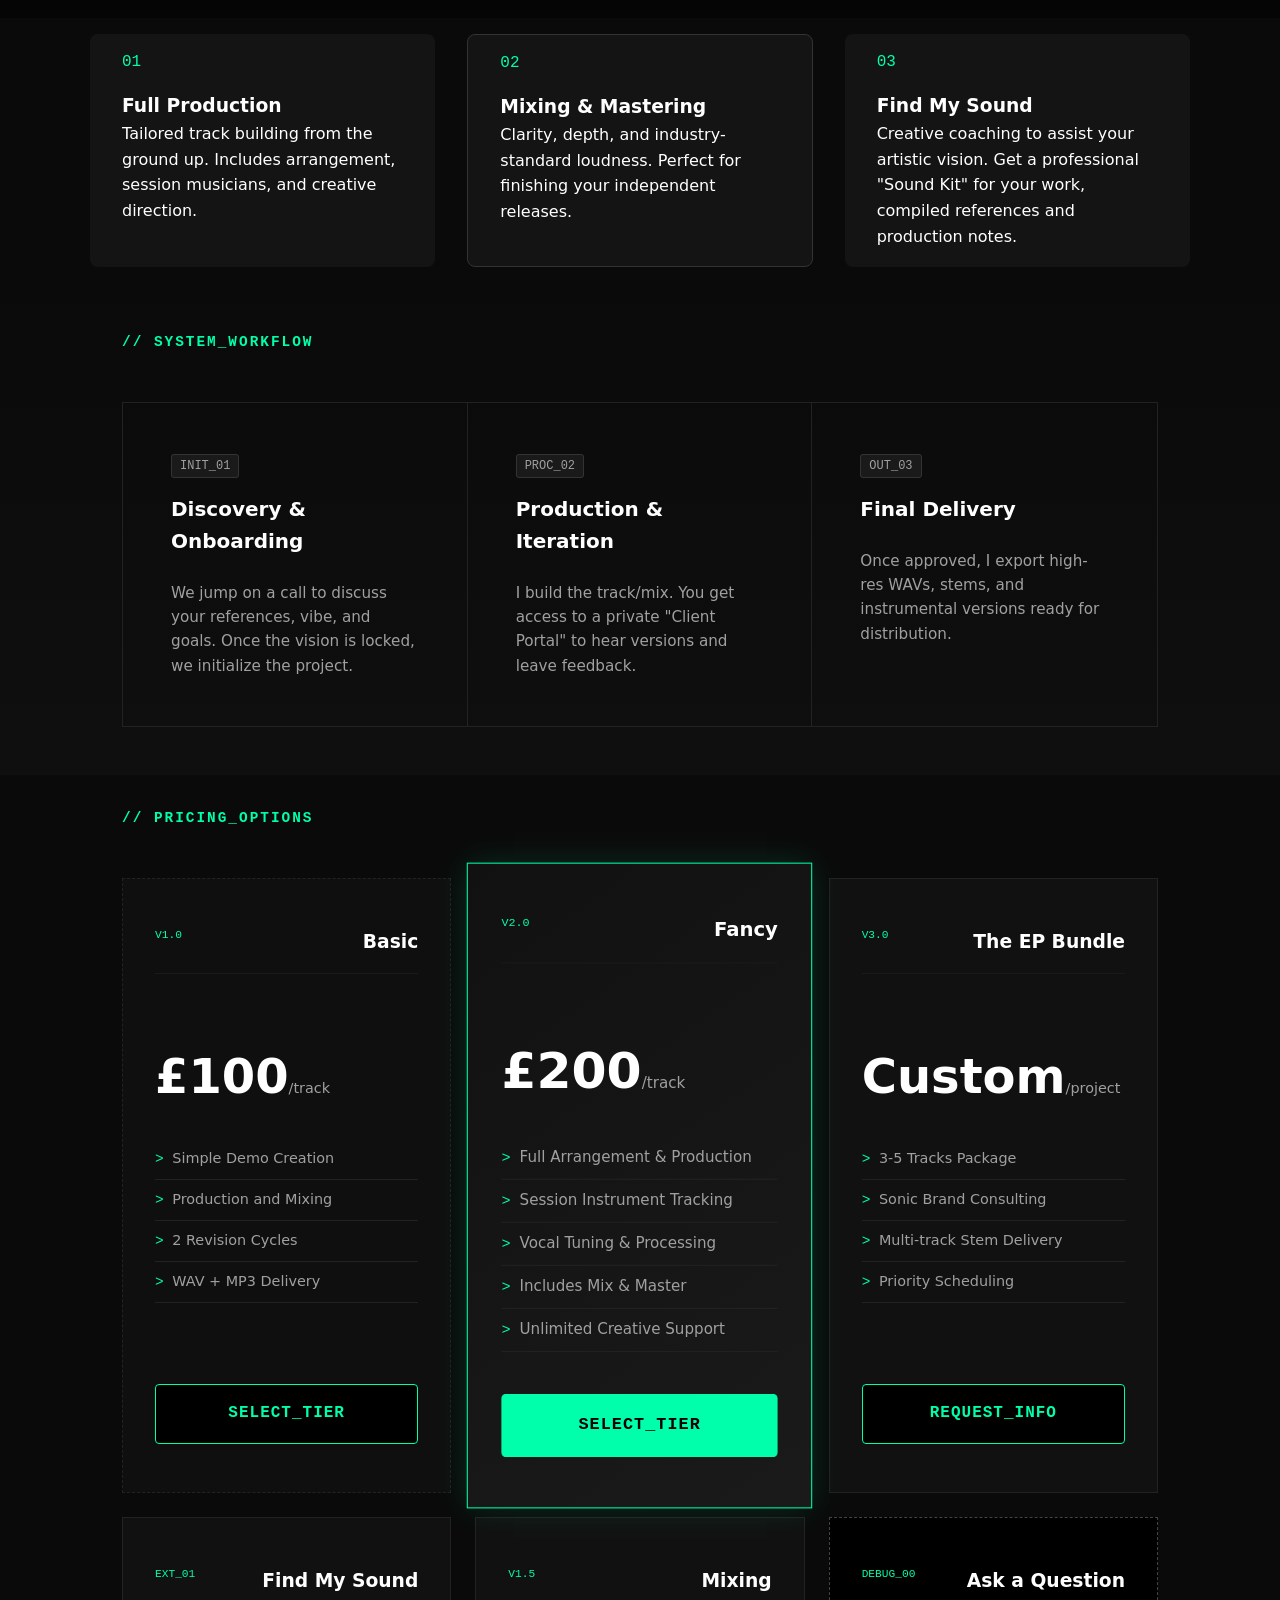
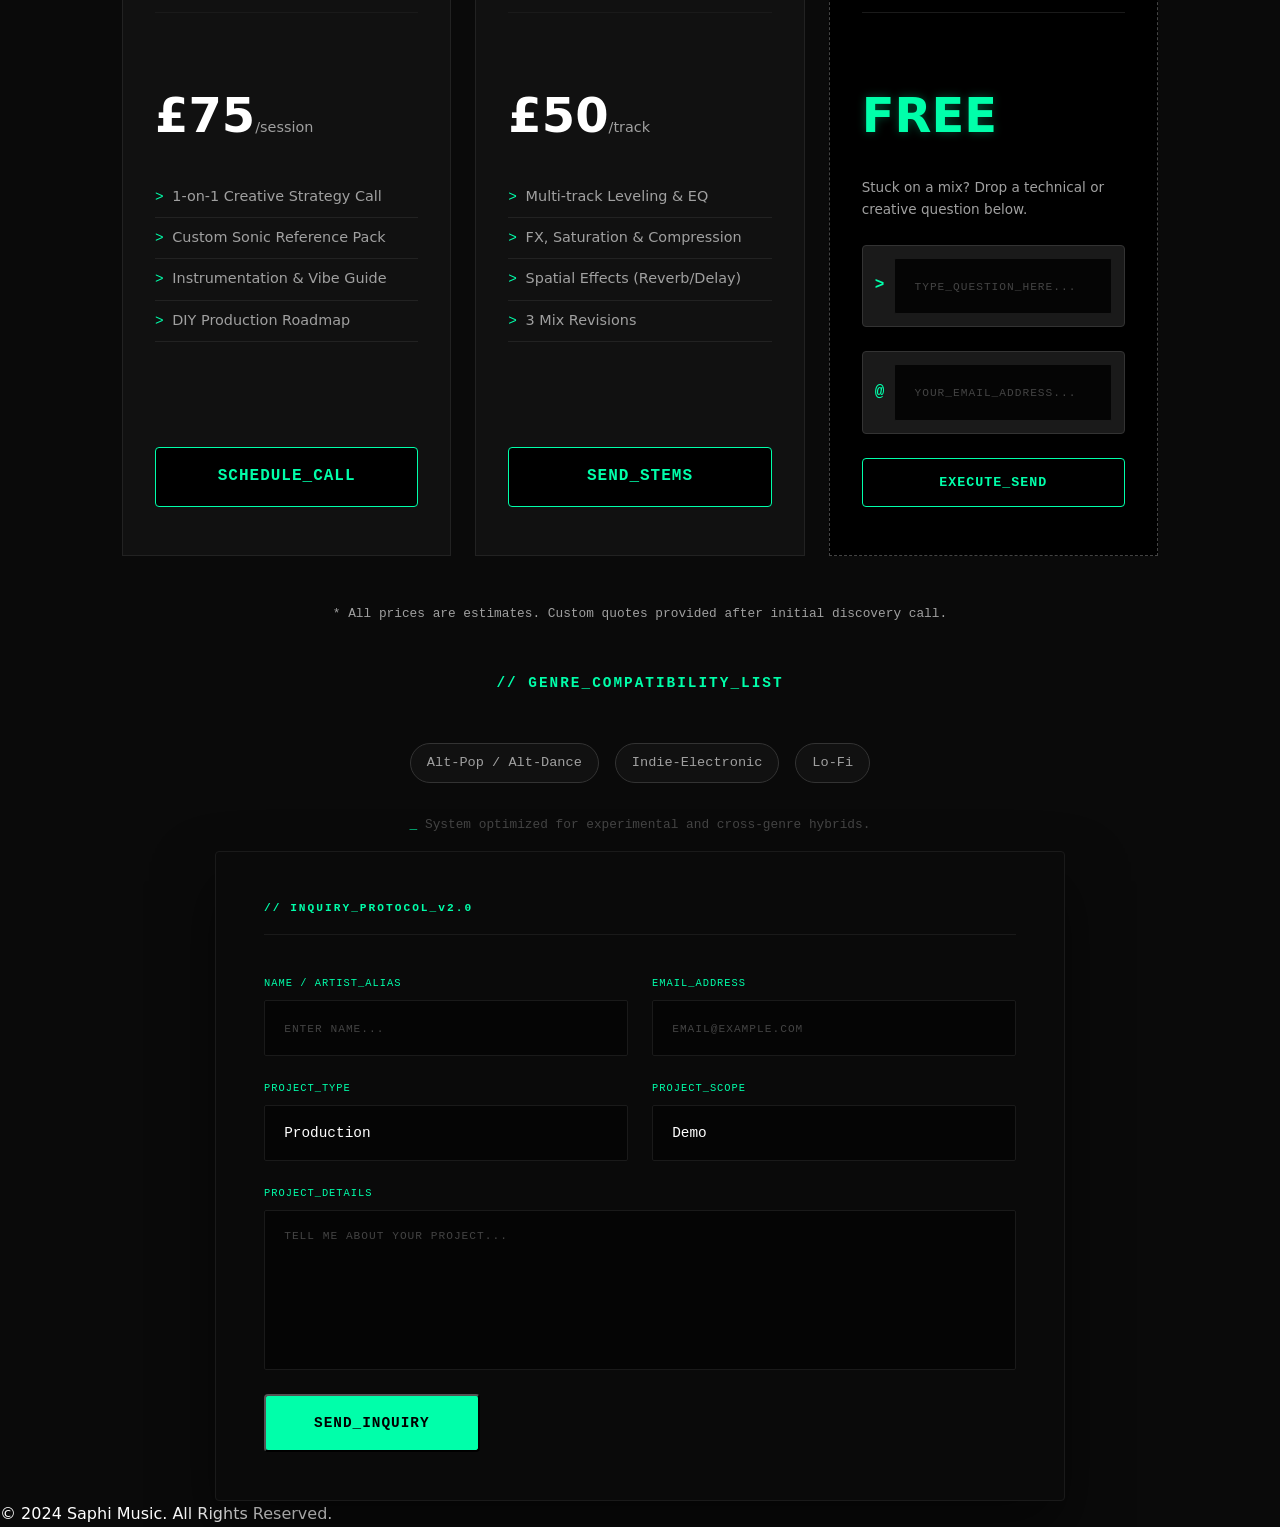
==== commit 9d1f8a8c: "order" ====
--- a/production/index.html
+++ b/production/index.html
@@ -34,7 +34,9 @@
             <a href="#portfolio" class="btn-secondary">HEAR_THE_SOUND</a>
         </div>
 </header>
-<section id="portfolio" class="portfolio">
+
+    <section id="portfolio" class="portfolio">
+    <div class="container">
 <div class="comparison-title">
 <h2 class="section-label">// PRODUCTION_LOG</h2>
 </div>
@@ -65,14 +67,13 @@
             </div>
         </div>
     </div>
-</div>
-    </div>
-    <div class="container">
-        <h2 class="section-label">// SELECTED_WORKS</h2>
+    <h2 class="section-label">// SELECTED_WORKS</h2>
         
         <div class="player-wrapper">
             <iframe data-testid="embed-iframe" style="border-radius:12px" src="https://open.spotify.com/embed/playlist/3nKj9opu9vvpmKMPOjK2pk?utm_source=generator&theme=0" width="100%" height="352" frameBorder="0" allowfullscreen="" allow="autoplay; clipboard-write; encrypted-media; fullscreen; picture-in-picture" loading="lazy"></iframe>
         </div>
+</div>
+    </div>
 </section>
 <section class="reviews">
     <div class="container">
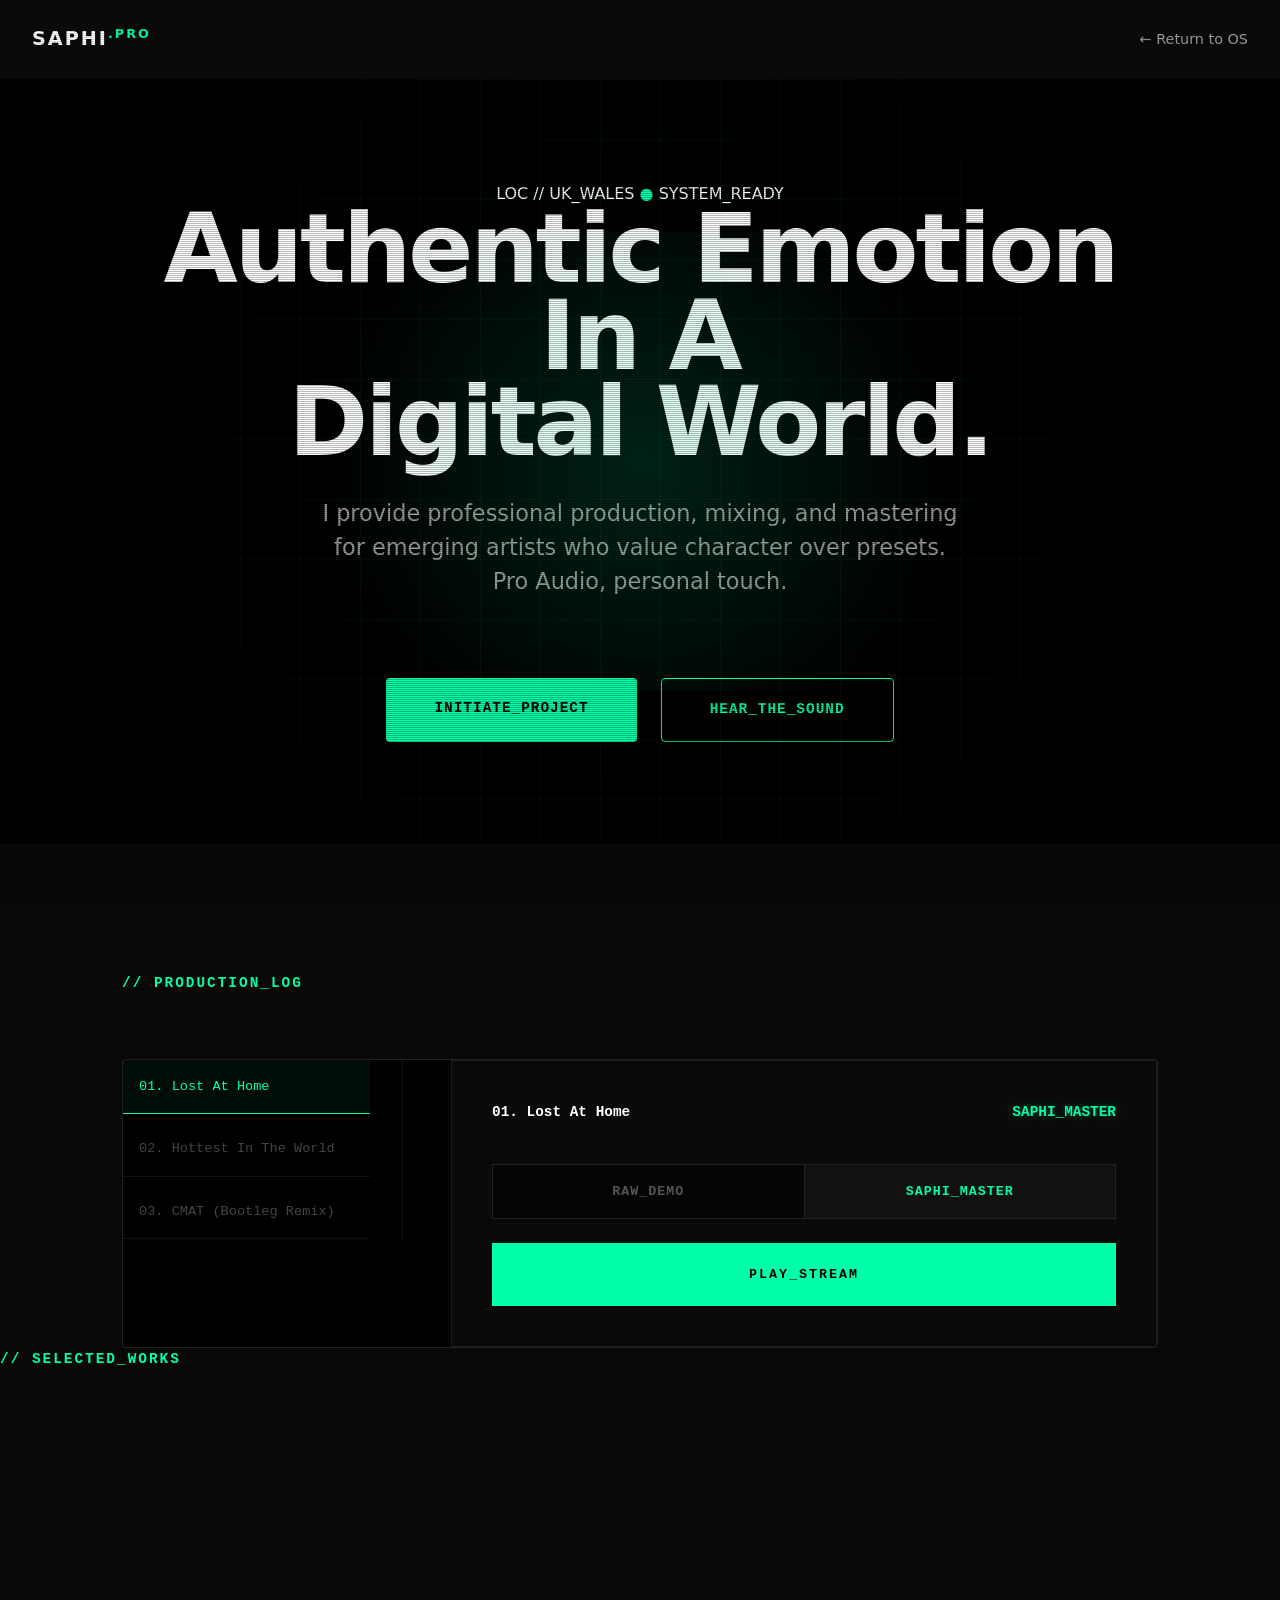
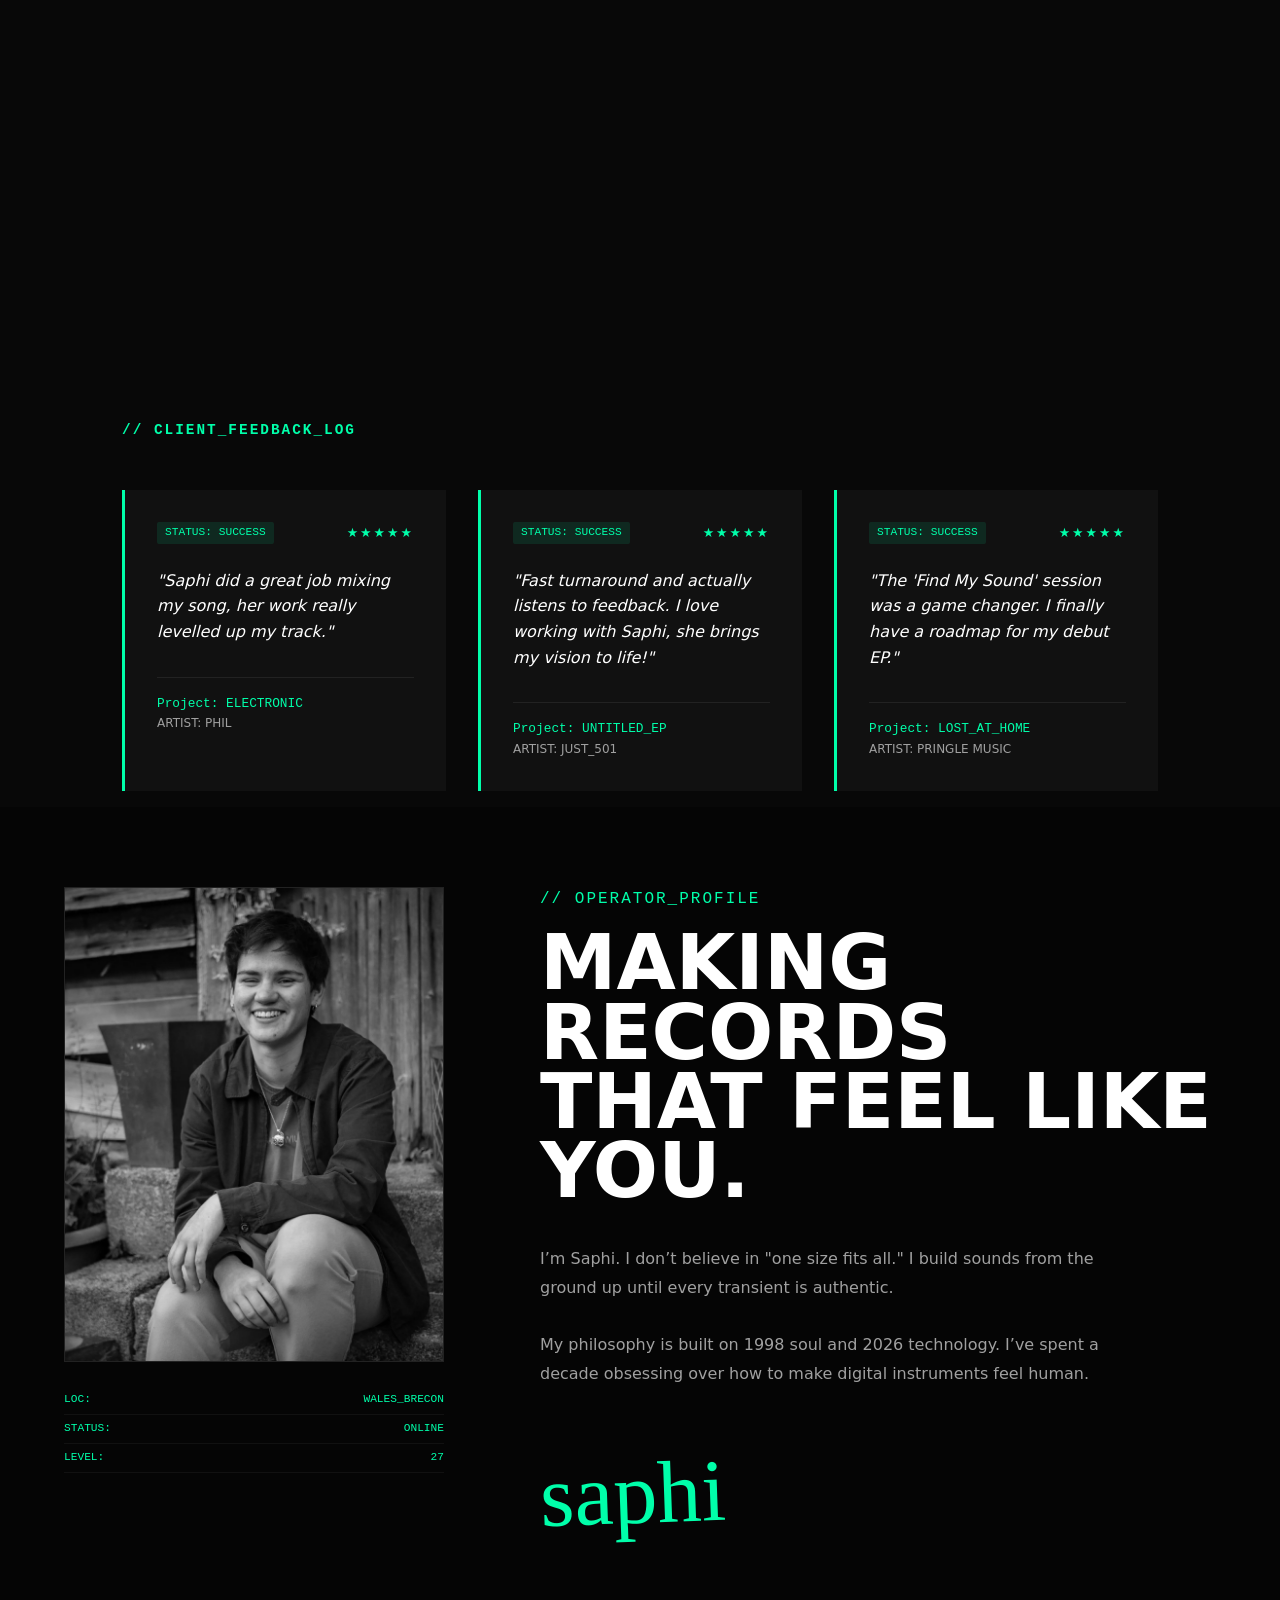
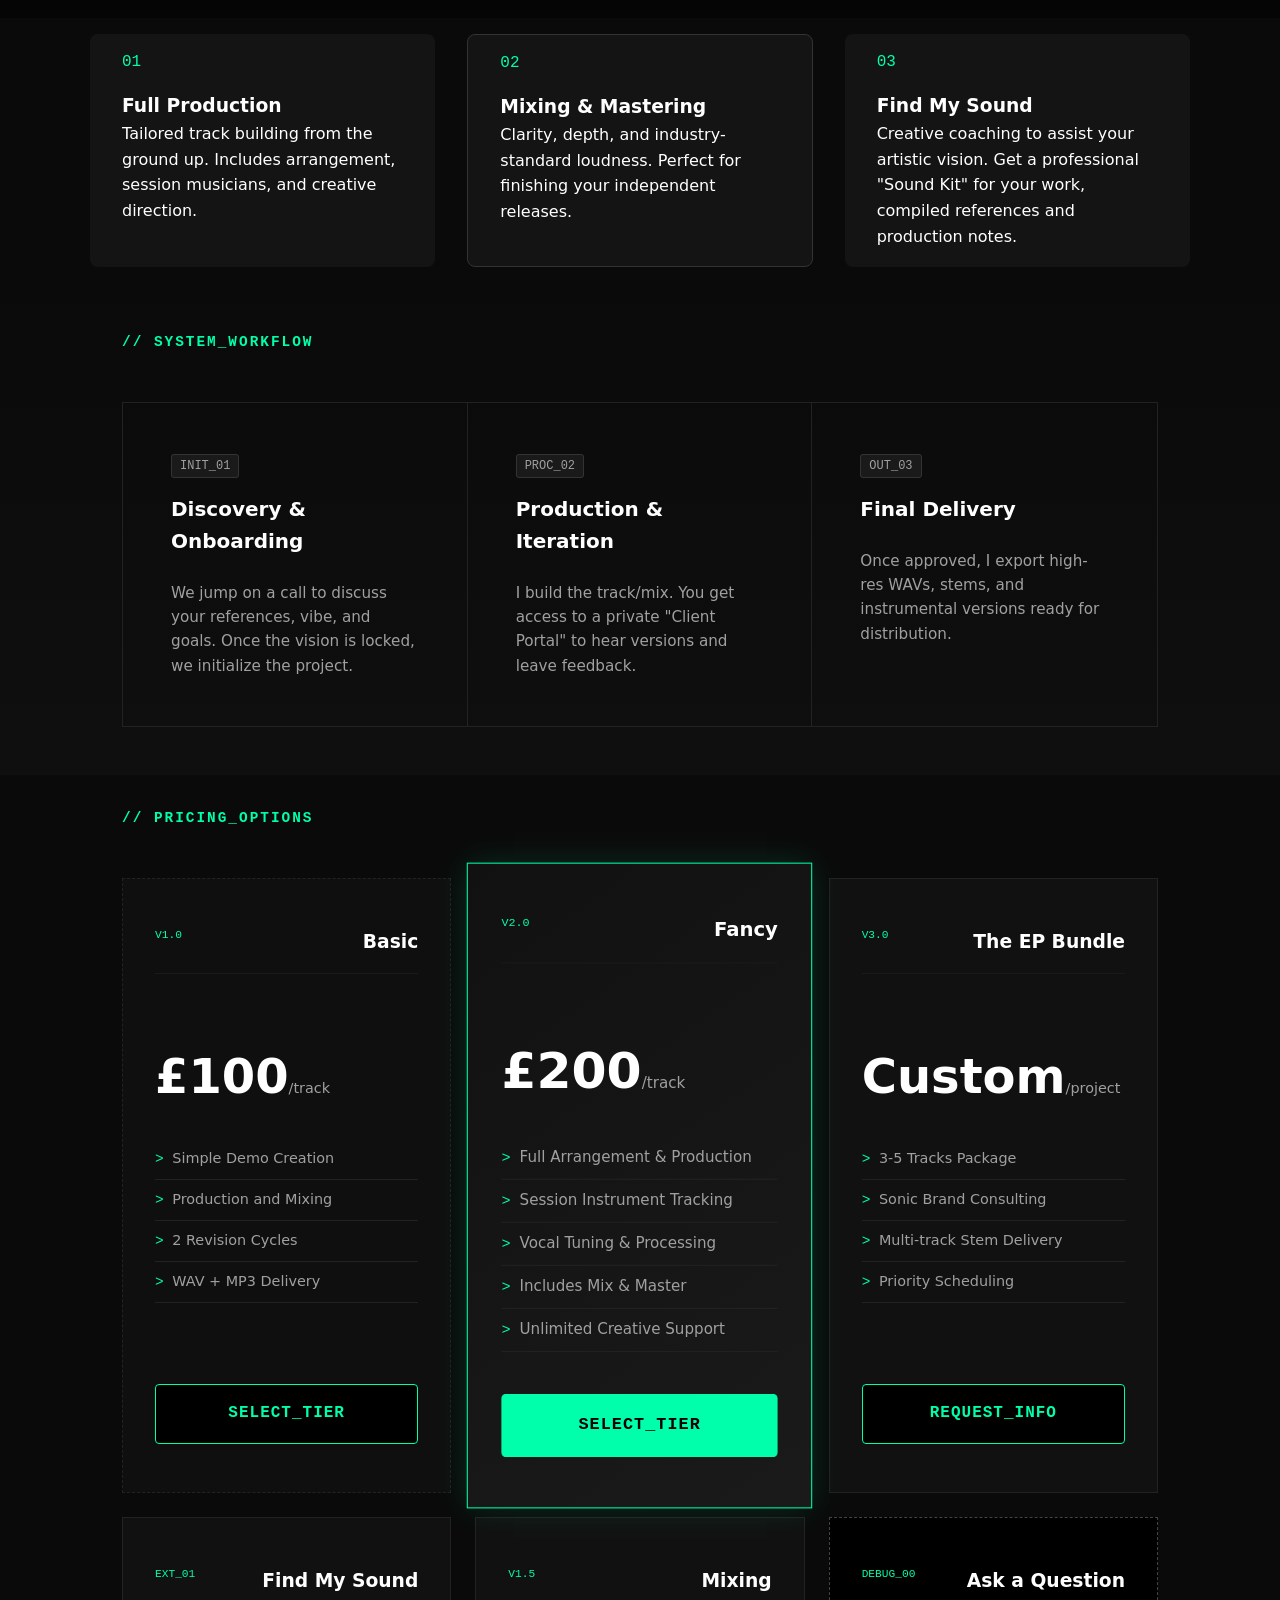
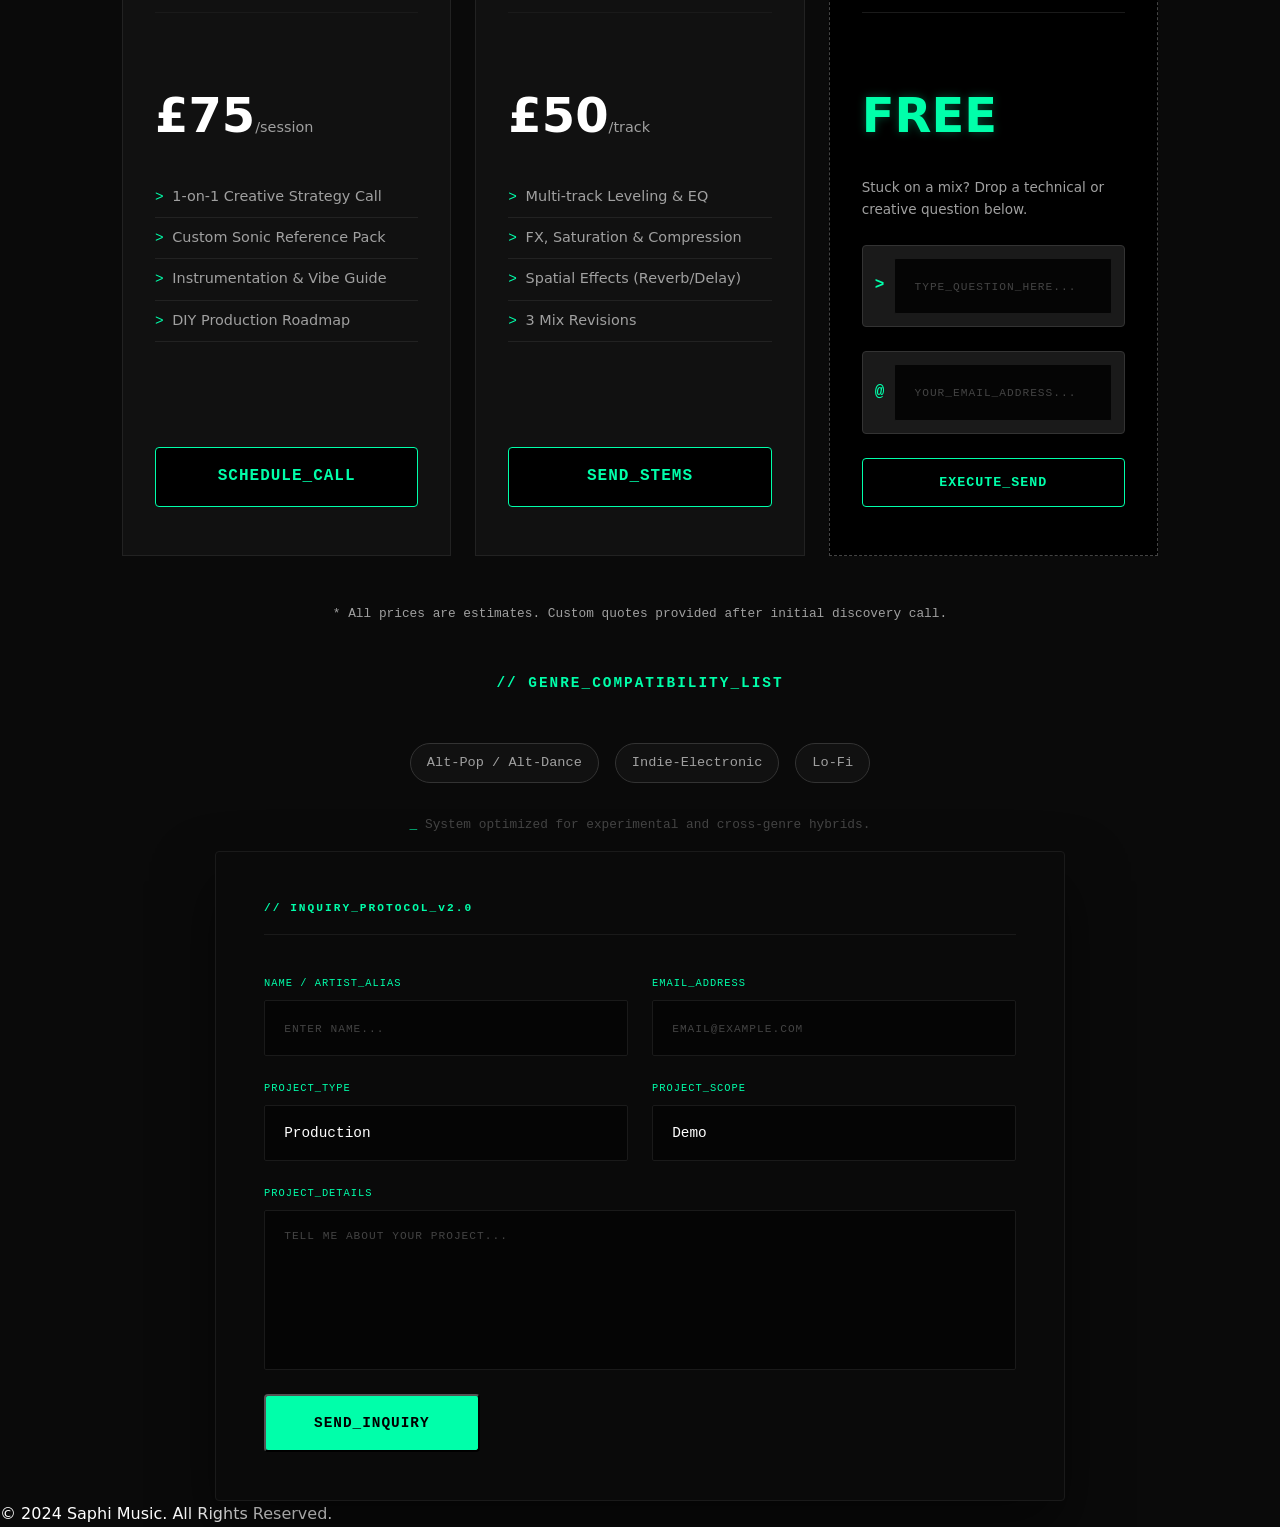
==== commit 191dc76b: "again" ====
--- a/production/index.html
+++ b/production/index.html
@@ -67,13 +67,13 @@
             </div>
         </div>
     </div>
+</div>
+    </div>
     <h2 class="section-label">// SELECTED_WORKS</h2>
         
         <div class="player-wrapper">
             <iframe data-testid="embed-iframe" style="border-radius:12px" src="https://open.spotify.com/embed/playlist/3nKj9opu9vvpmKMPOjK2pk?utm_source=generator&theme=0" width="100%" height="352" frameBorder="0" allowfullscreen="" allow="autoplay; clipboard-write; encrypted-media; fullscreen; picture-in-picture" loading="lazy"></iframe>
         </div>
-</div>
-    </div>
 </section>
 <section class="reviews">
     <div class="container">
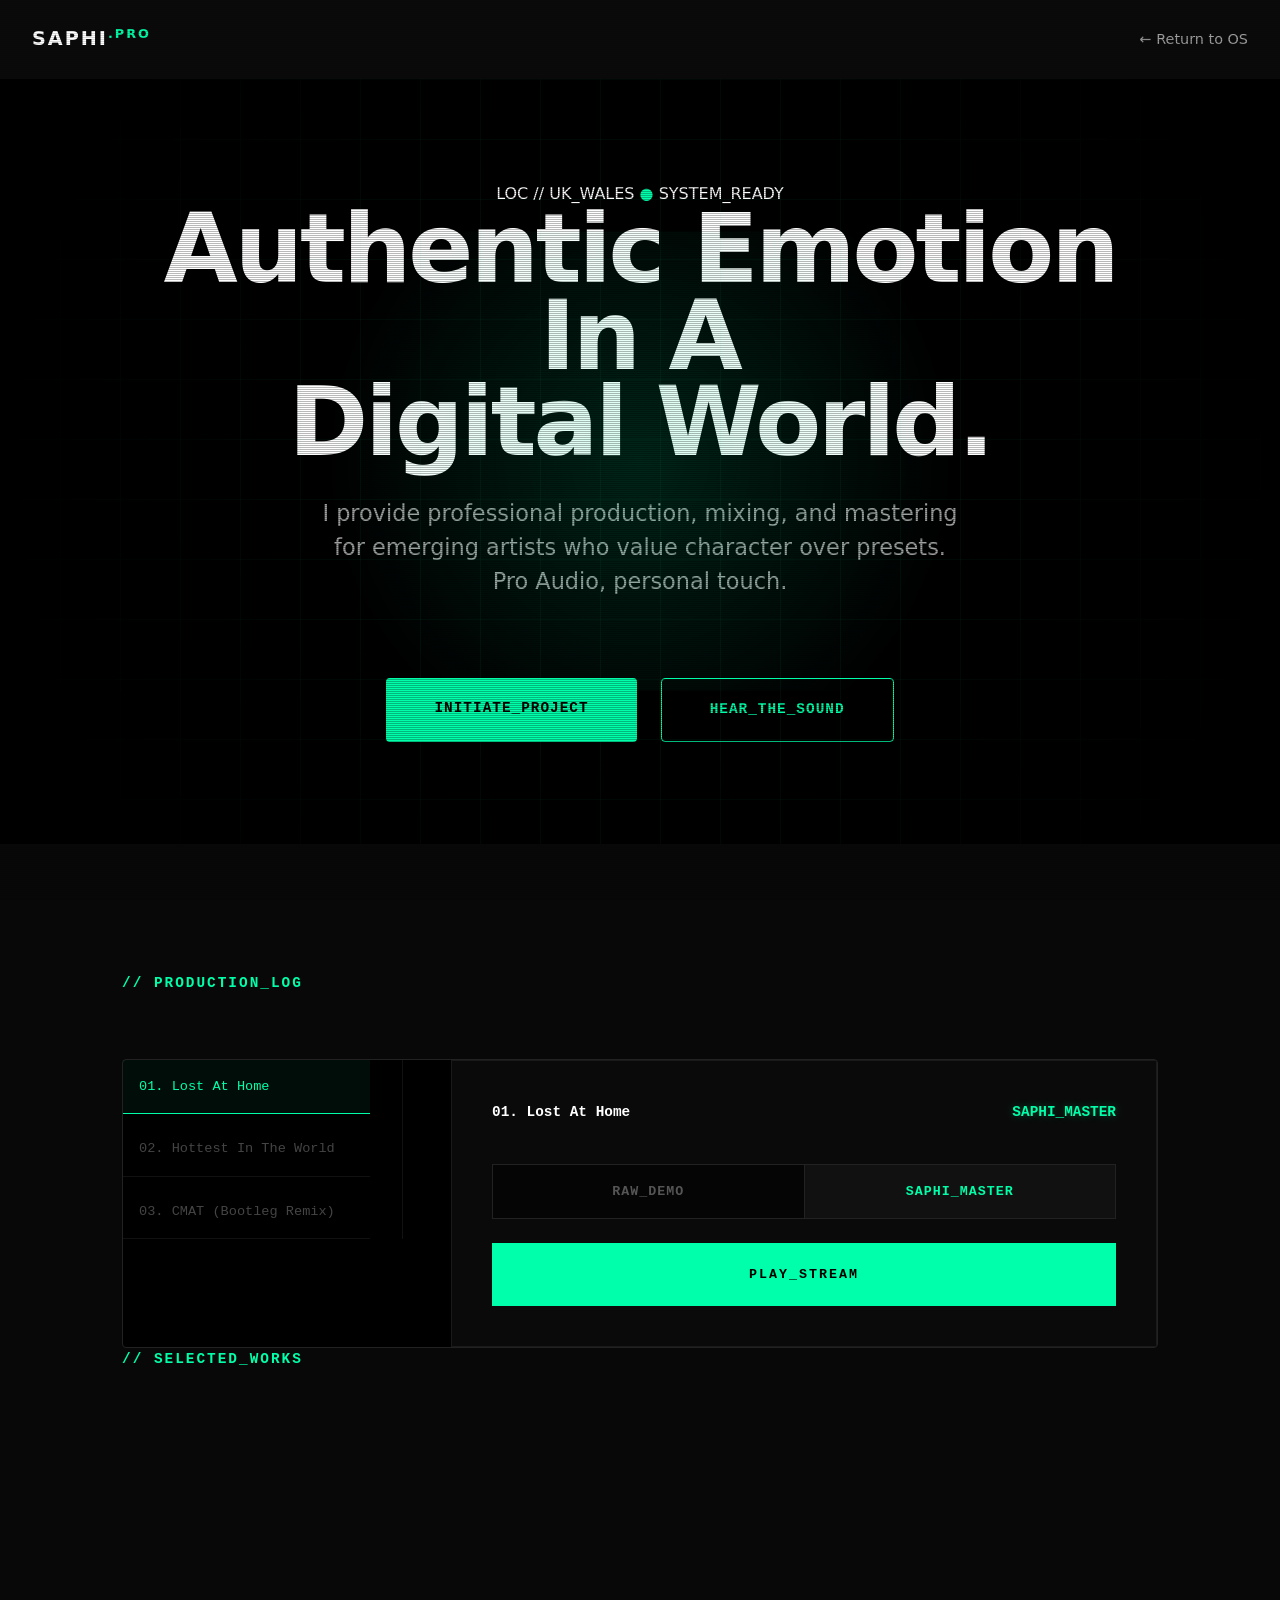
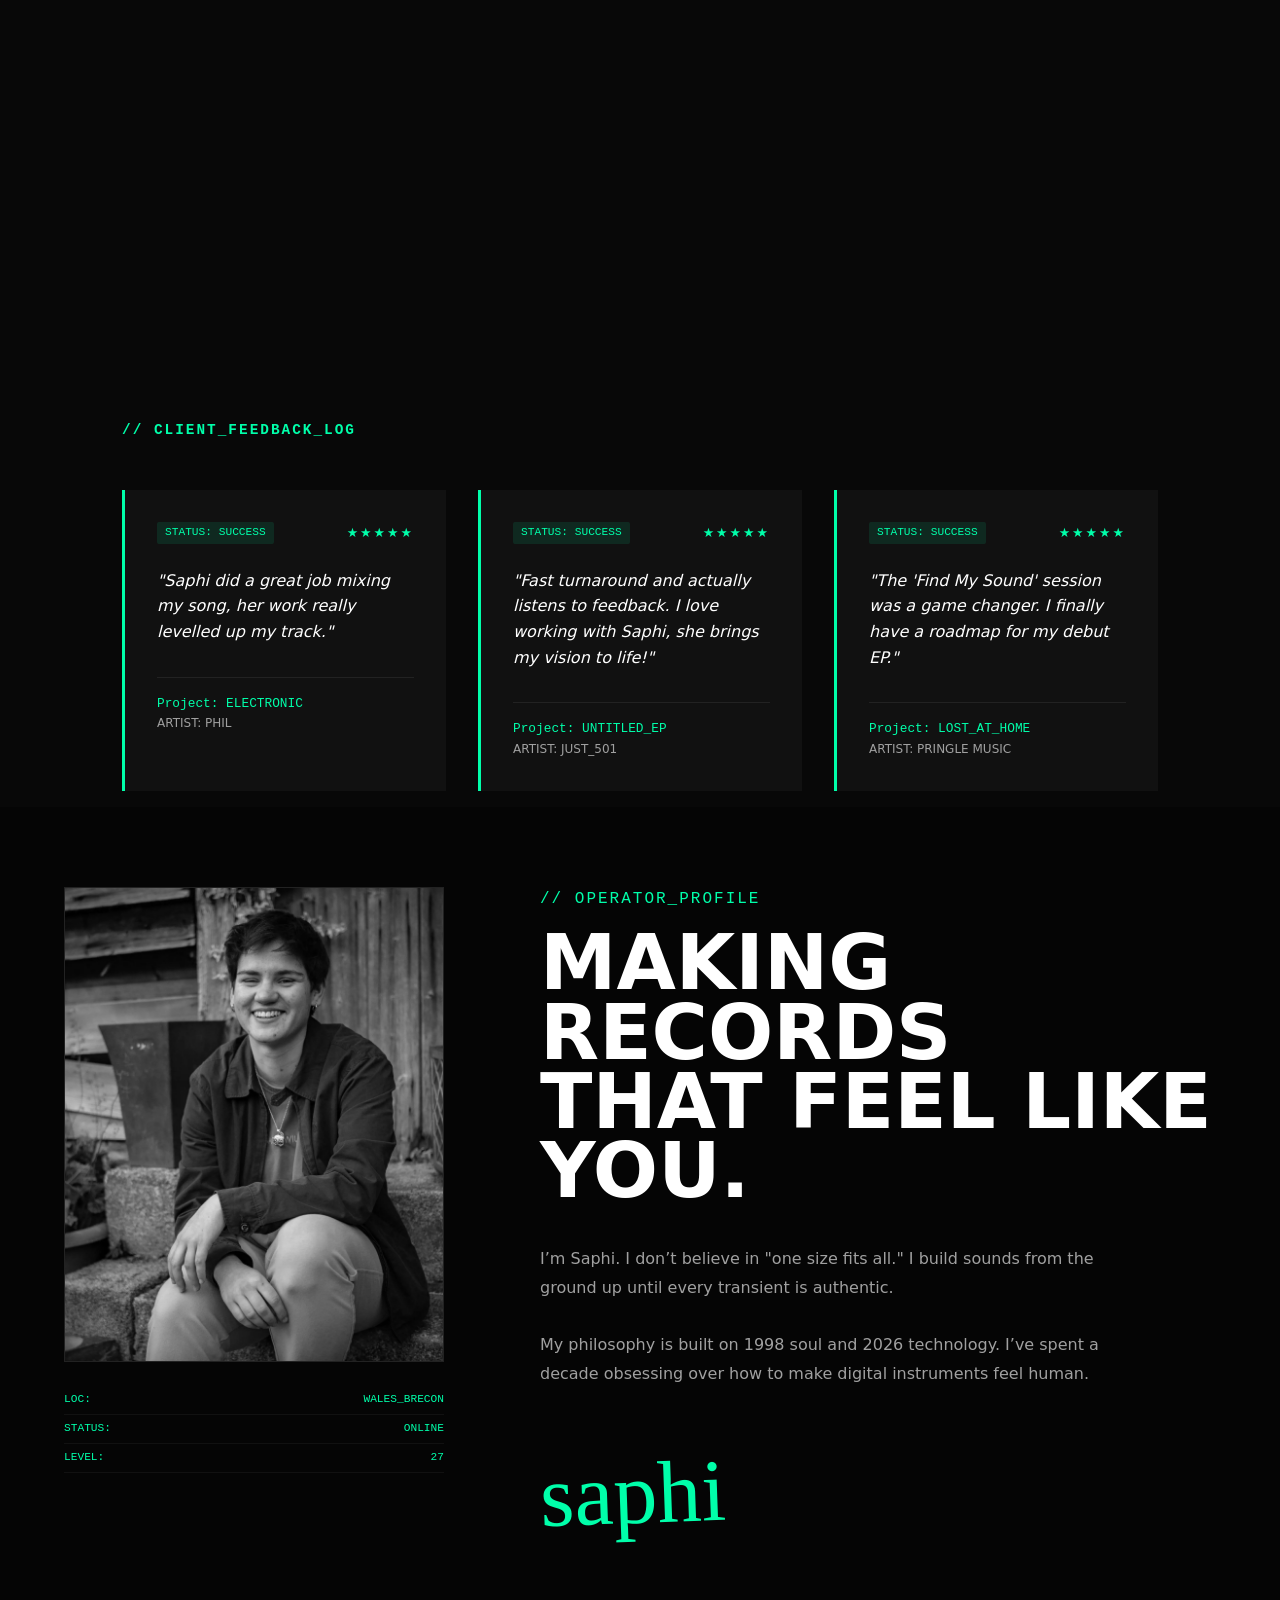
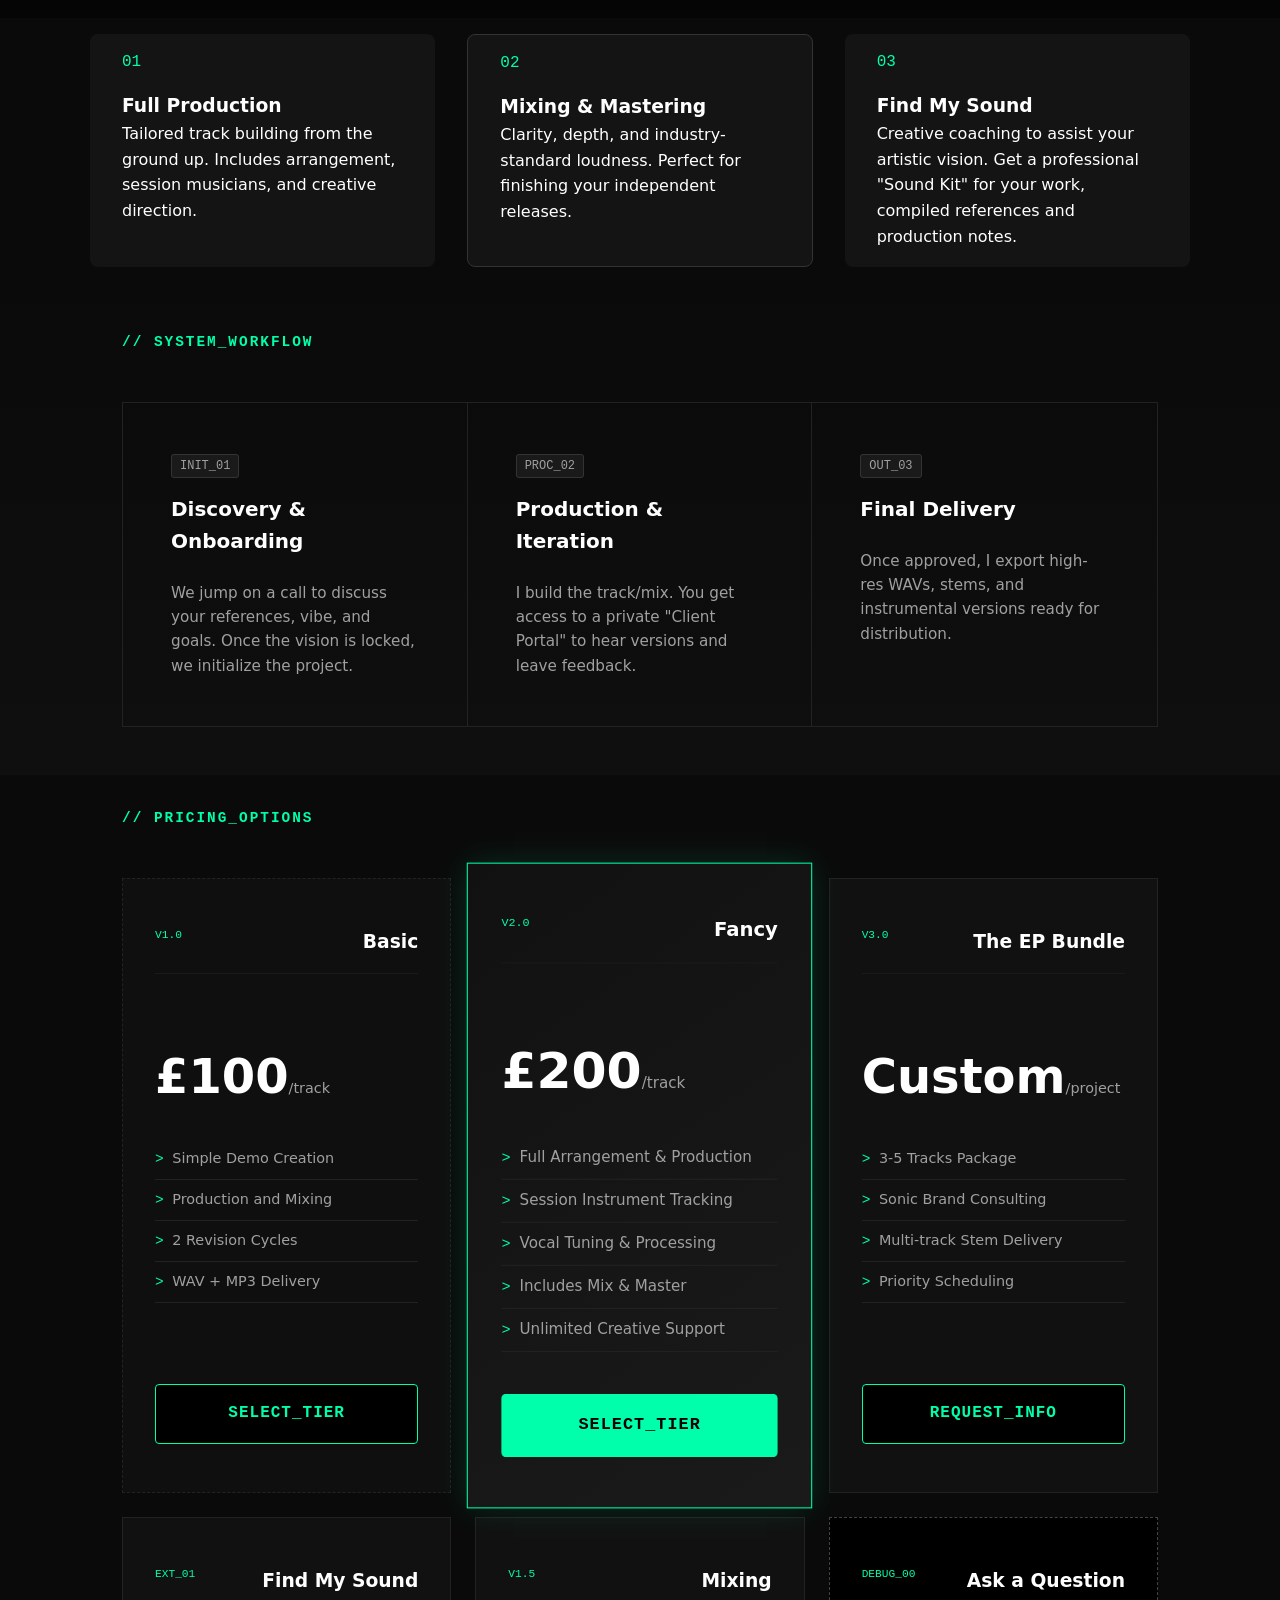
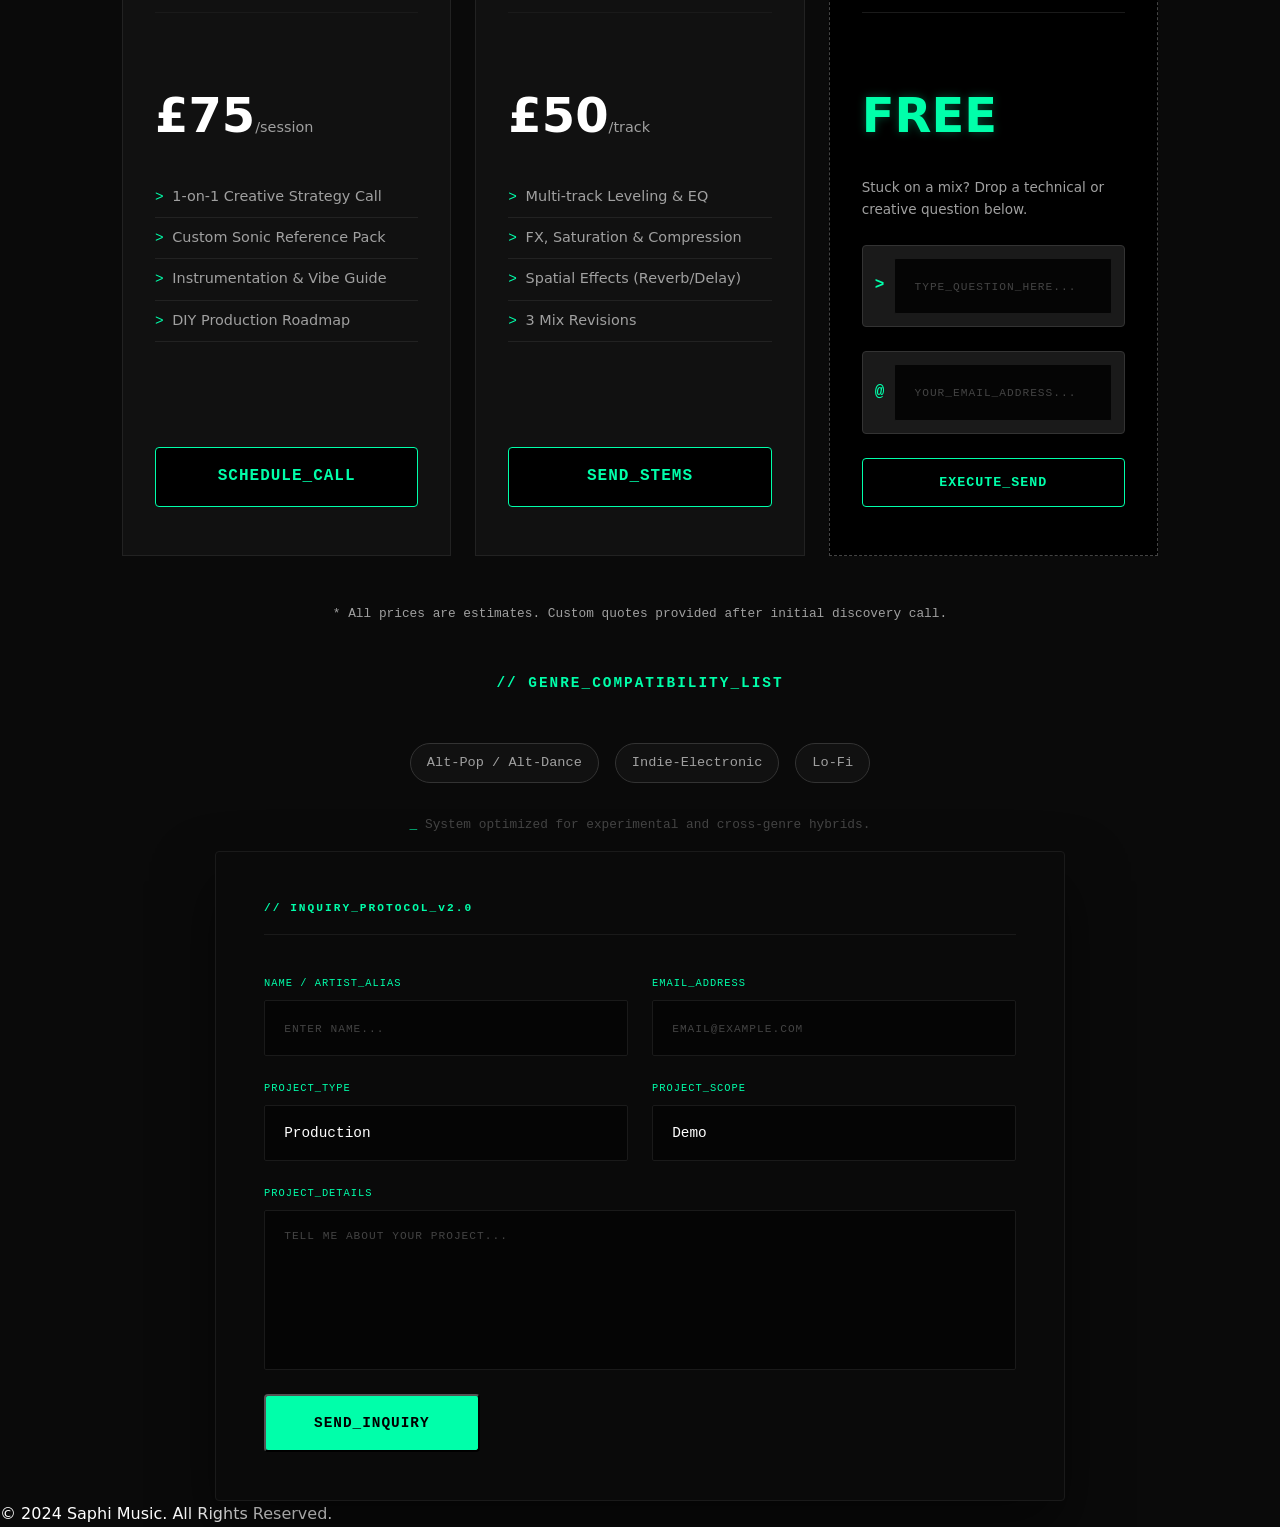
==== commit 4b14f936: "3" ====
--- a/production/index.html
+++ b/production/index.html
@@ -67,13 +67,13 @@
             </div>
         </div>
     </div>
-</div>
     </div>
     <h2 class="section-label">// SELECTED_WORKS</h2>
         
         <div class="player-wrapper">
             <iframe data-testid="embed-iframe" style="border-radius:12px" src="https://open.spotify.com/embed/playlist/3nKj9opu9vvpmKMPOjK2pk?utm_source=generator&theme=0" width="100%" height="352" frameBorder="0" allowfullscreen="" allow="autoplay; clipboard-write; encrypted-media; fullscreen; picture-in-picture" loading="lazy"></iframe>
         </div>
+</div>
 </section>
 <section class="reviews">
     <div class="container">
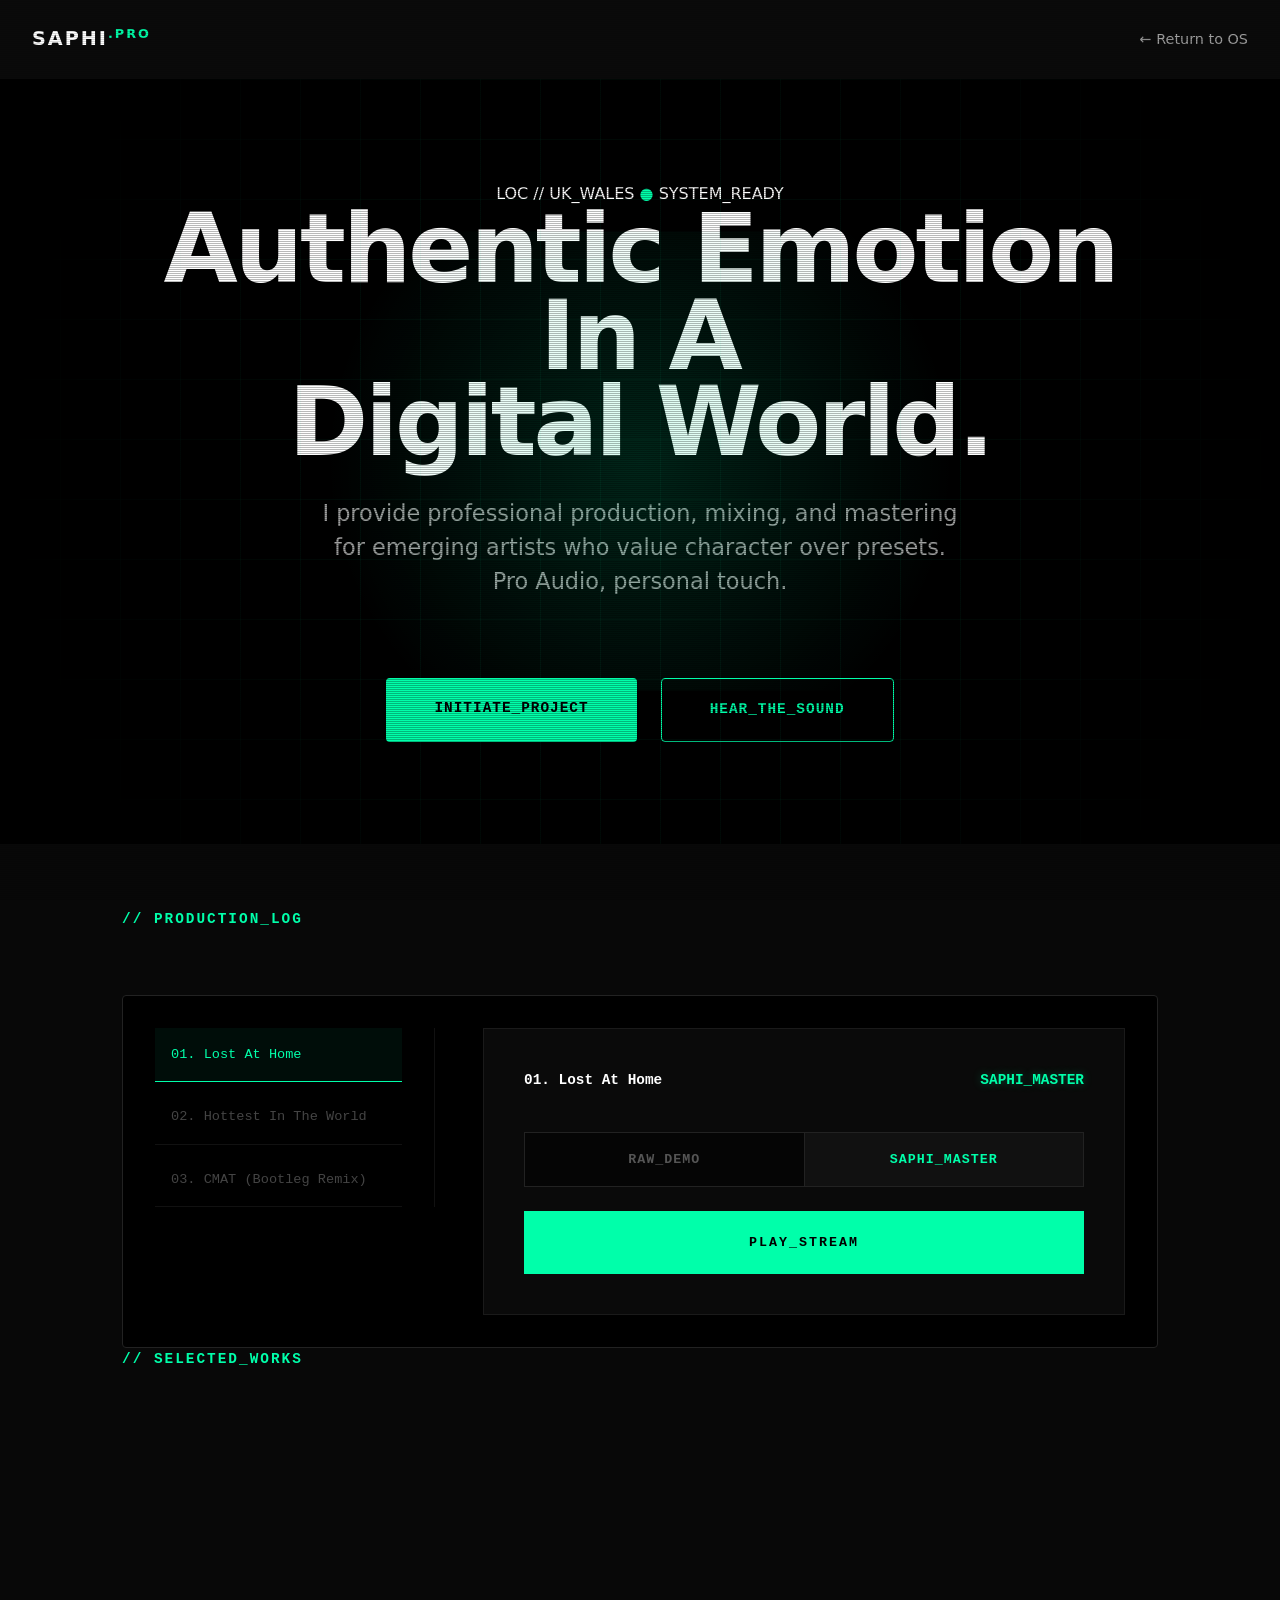
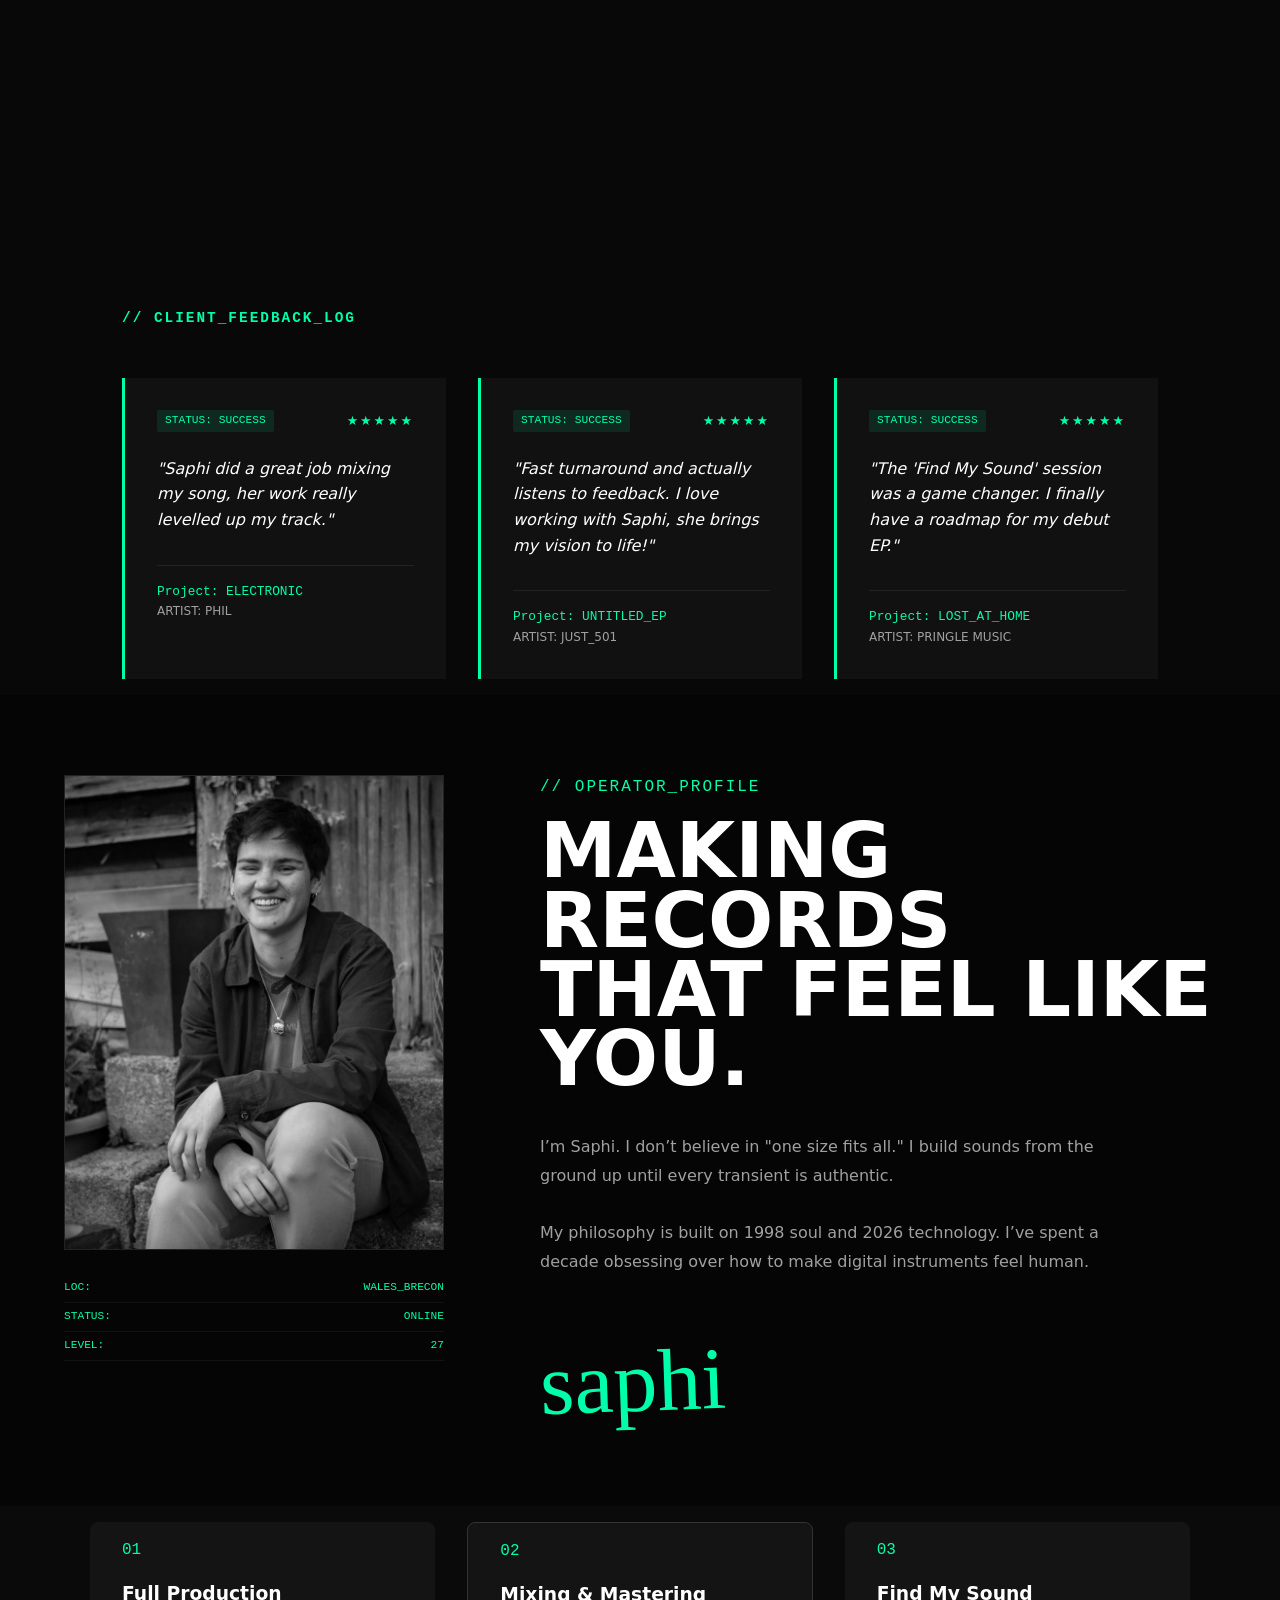
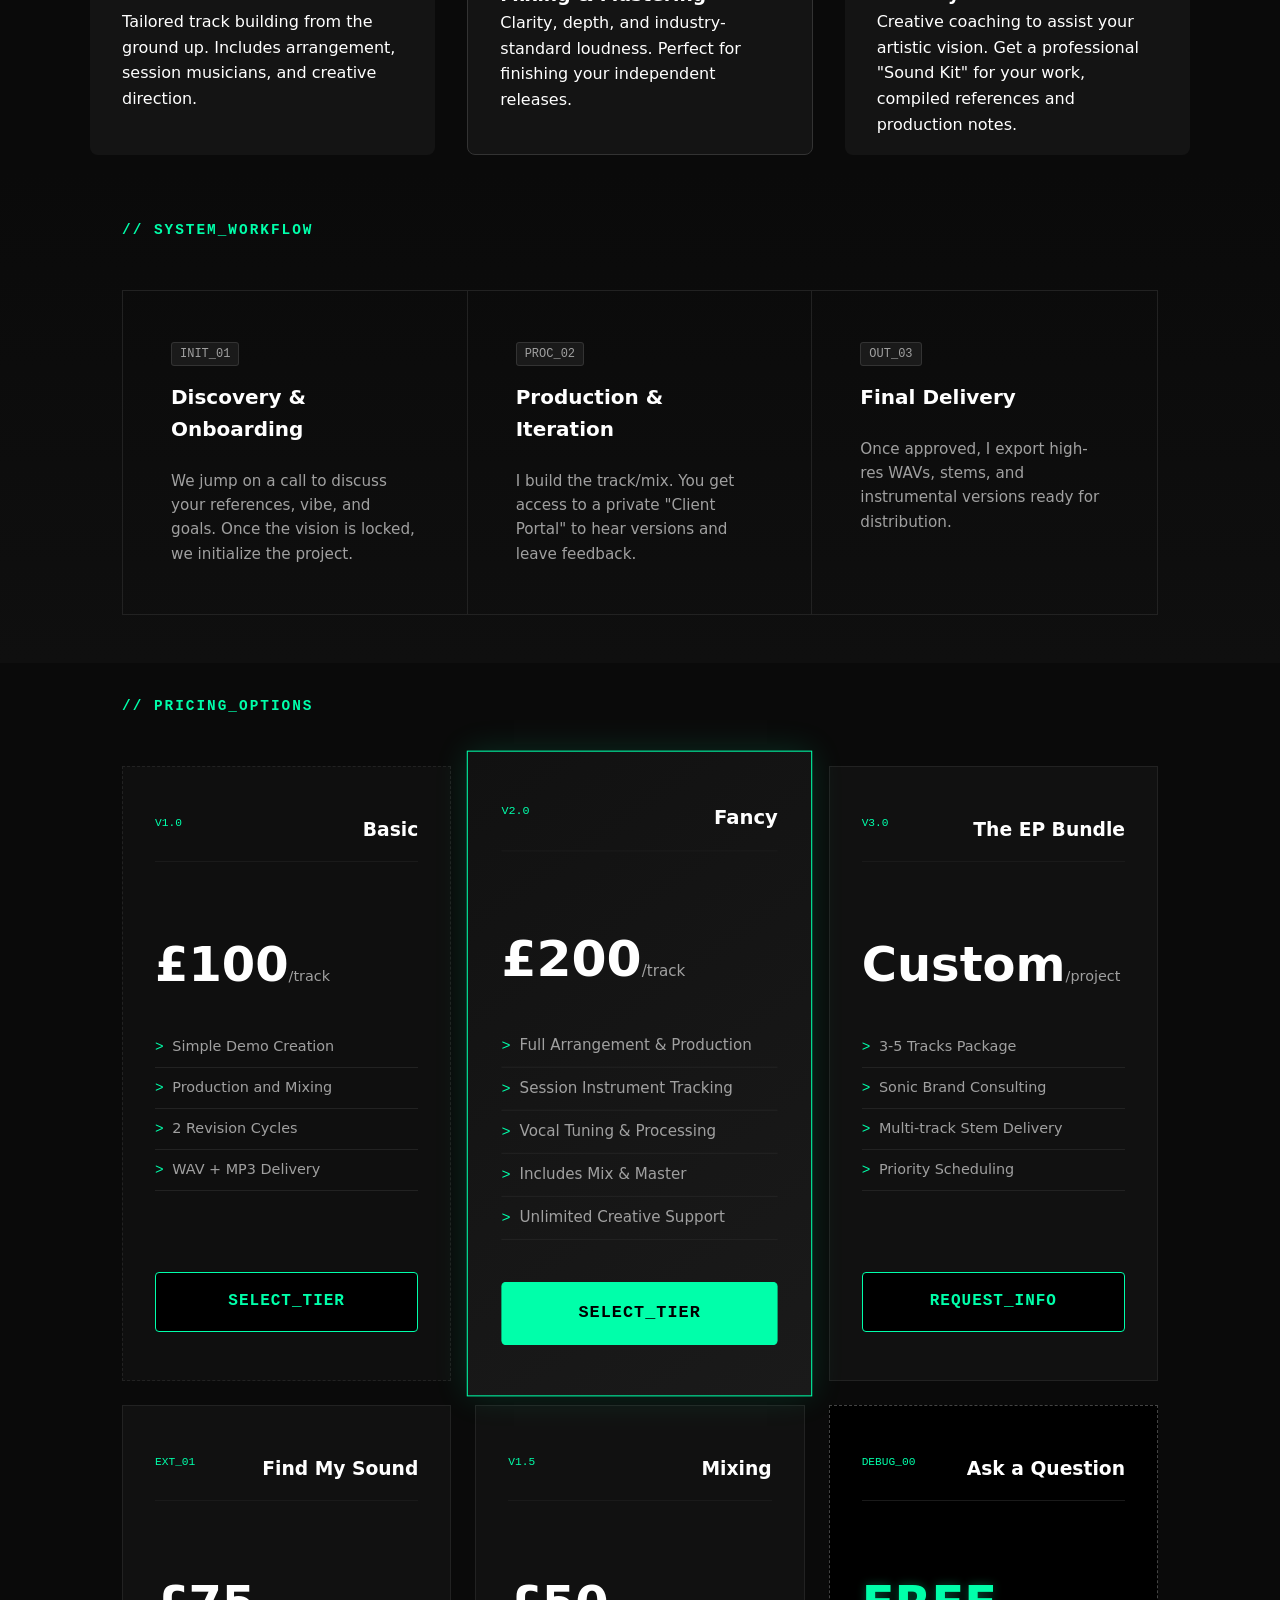
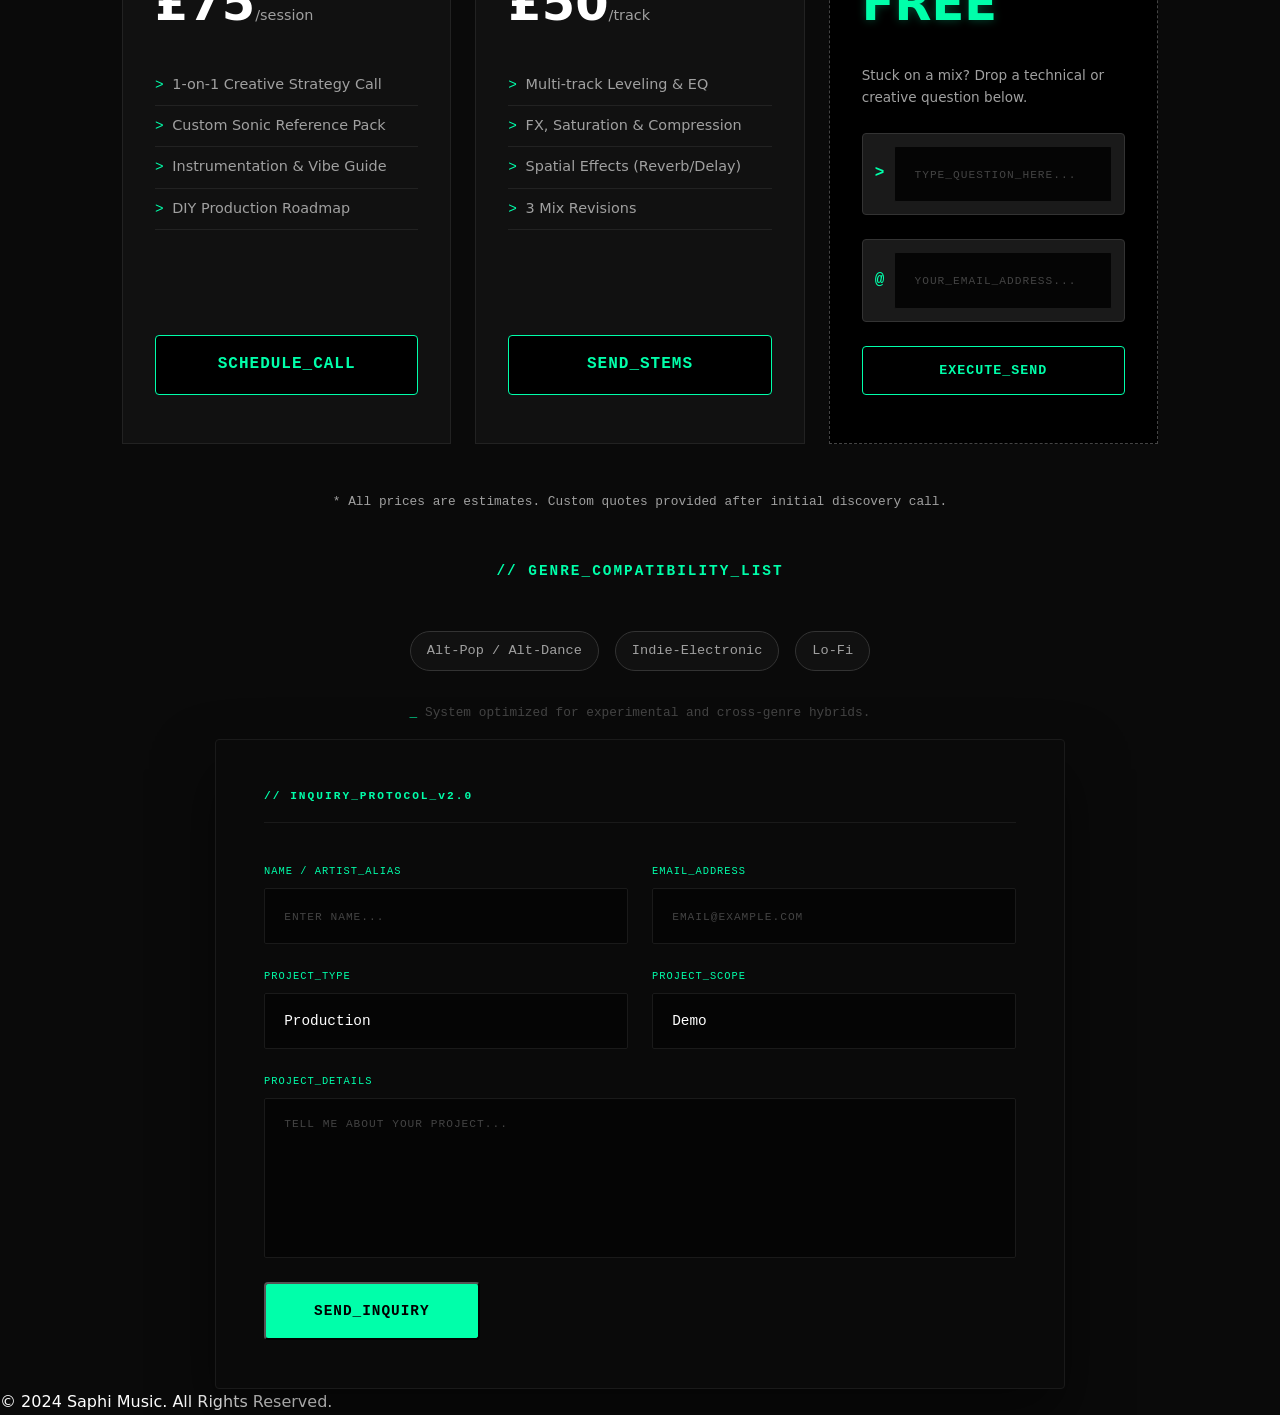
==== commit bad1cbb8: "padding" ====
--- a/production/index.html
+++ b/production/index.html
@@ -68,8 +68,8 @@
         </div>
     </div>
     </div>
+    
     <h2 class="section-label">// SELECTED_WORKS</h2>
-        
         <div class="player-wrapper">
             <iframe data-testid="embed-iframe" style="border-radius:12px" src="https://open.spotify.com/embed/playlist/3nKj9opu9vvpmKMPOjK2pk?utm_source=generator&theme=0" width="100%" height="352" frameBorder="0" allowfullscreen="" allow="autoplay; clipboard-write; encrypted-media; fullscreen; picture-in-picture" loading="lazy"></iframe>
         </div>
--- a/production/production.css
+++ b/production/production.css
@@ -207,10 +207,10 @@
     }
 }
 /* --- Portfolio & Spotify --- */
-.portfolio { padding: 8rem 0; background: #080808; }
+.portfolio { padding: 4rem 0; background: #080808; }
 
 .player-wrapper {
-    margin-bottom: 6rem;
+    margin-bottom: 3rem;
     filter: drop-shadow(0 0 20px rgba(0, 255, 170, 0.1));
 }
 
@@ -218,14 +218,14 @@
 .comparison-module {
     background: #000;
     border: 1px solid #222;
-    padding: 0;
+    padding: 2rem;
     border-radius: 4px;
     margin-top: 4rem;
 }
 
 .comparison-title { 
     font-size: 2rem; 
-    margin-bottom: 0.5rem; 
+    margin-bottom: 1rem; 
     letter-spacing: -1px;
 }
 
